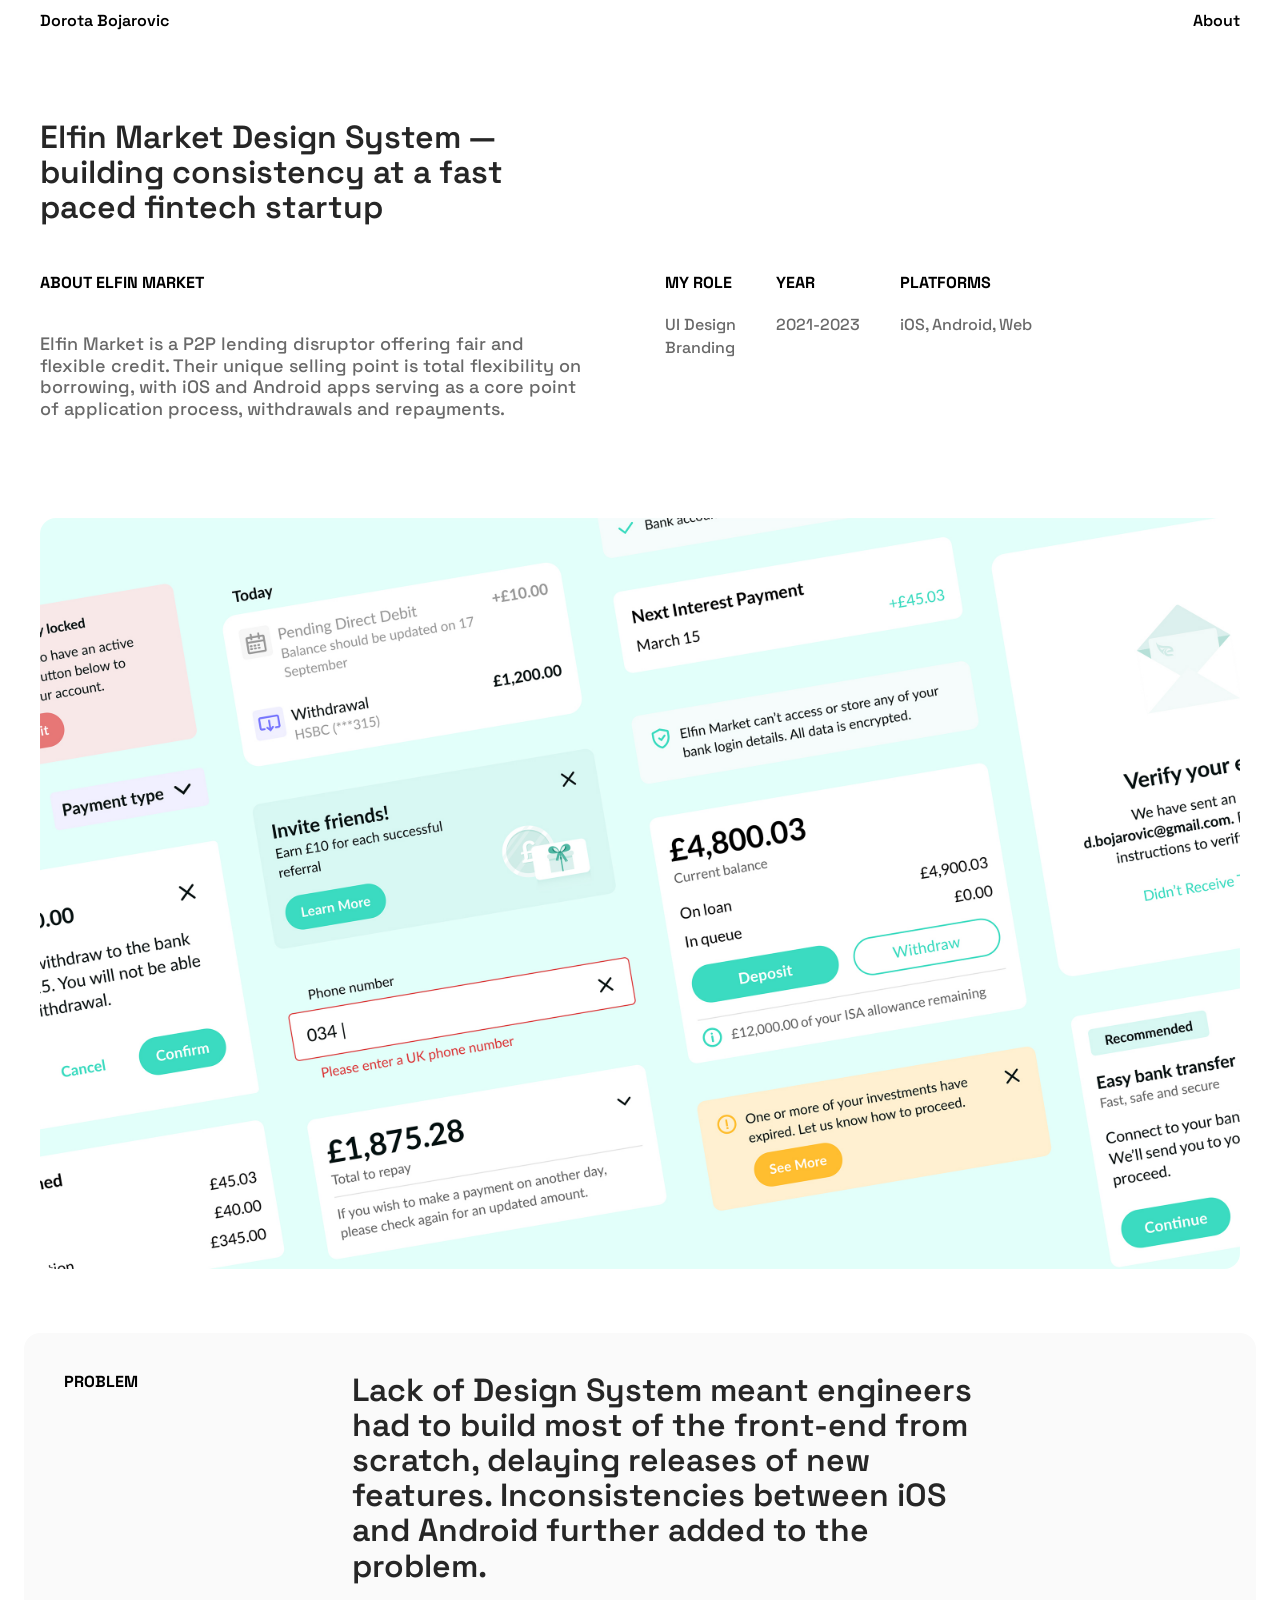
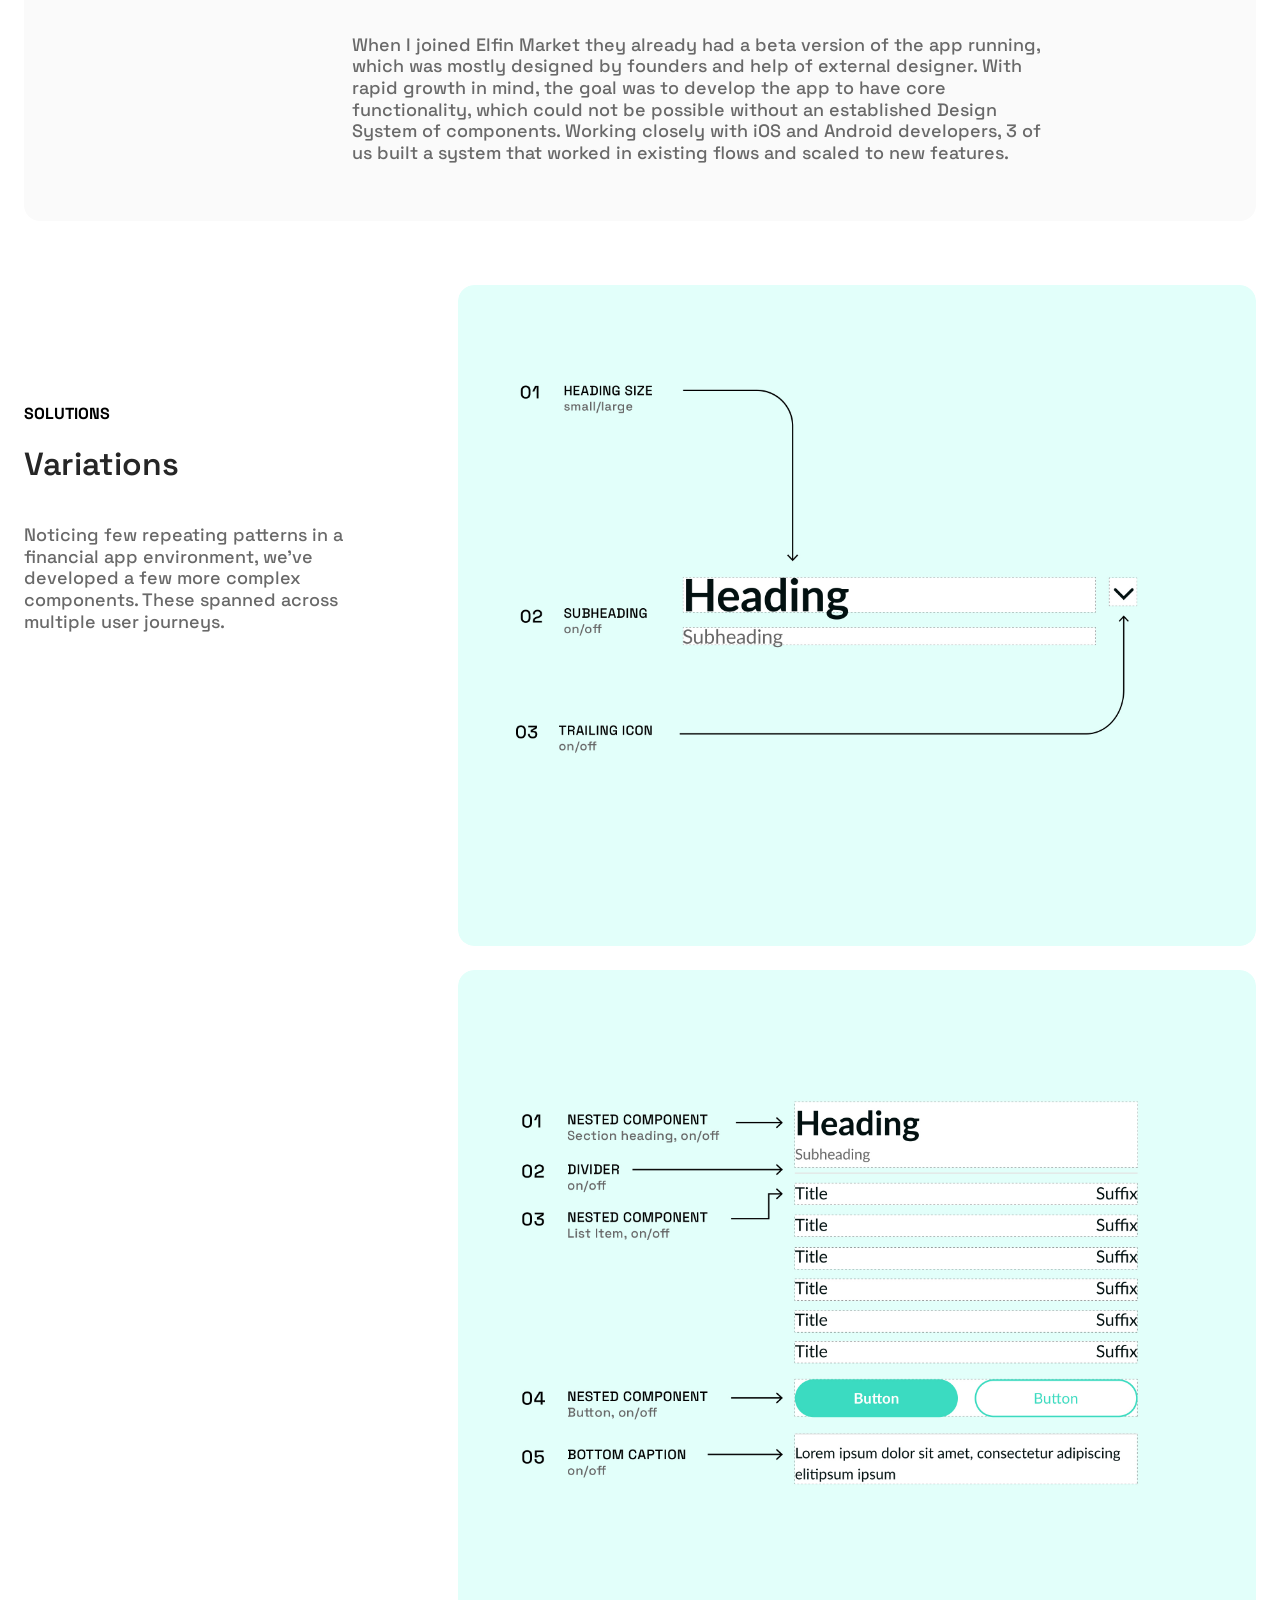
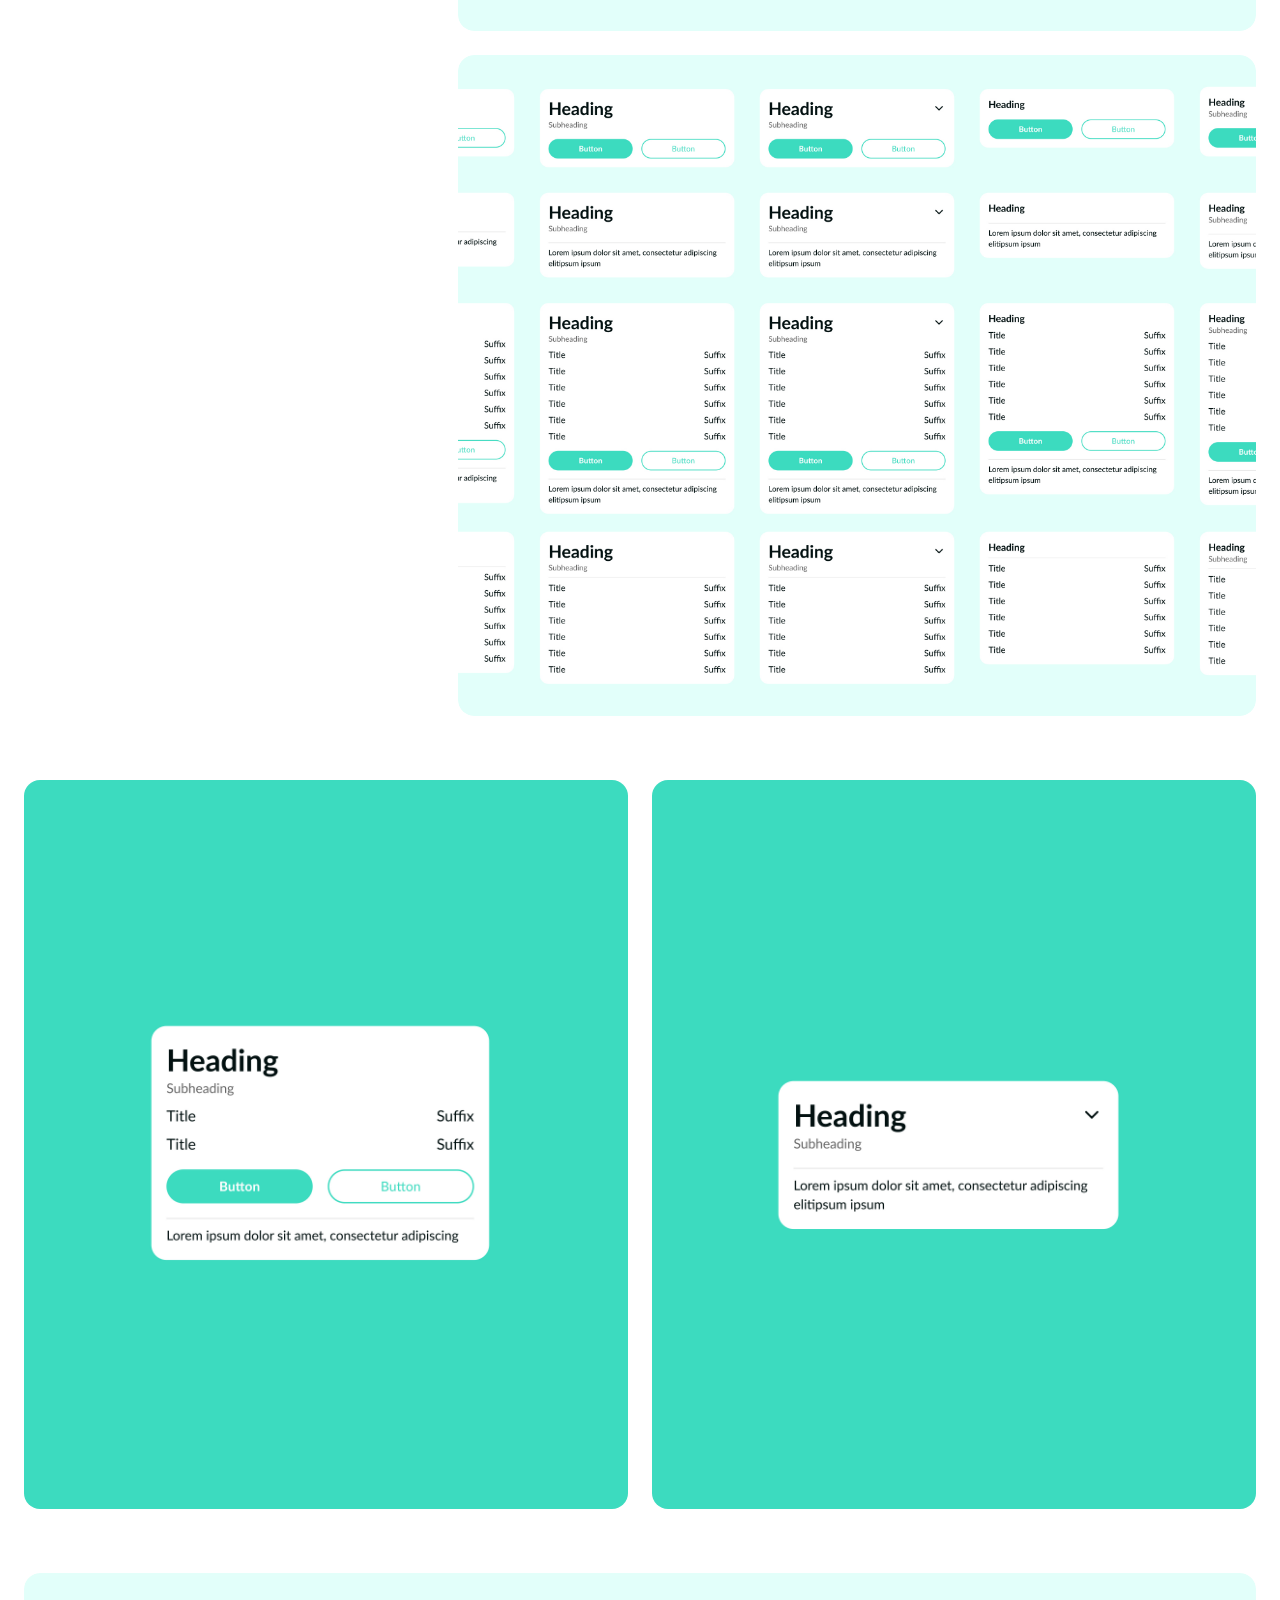
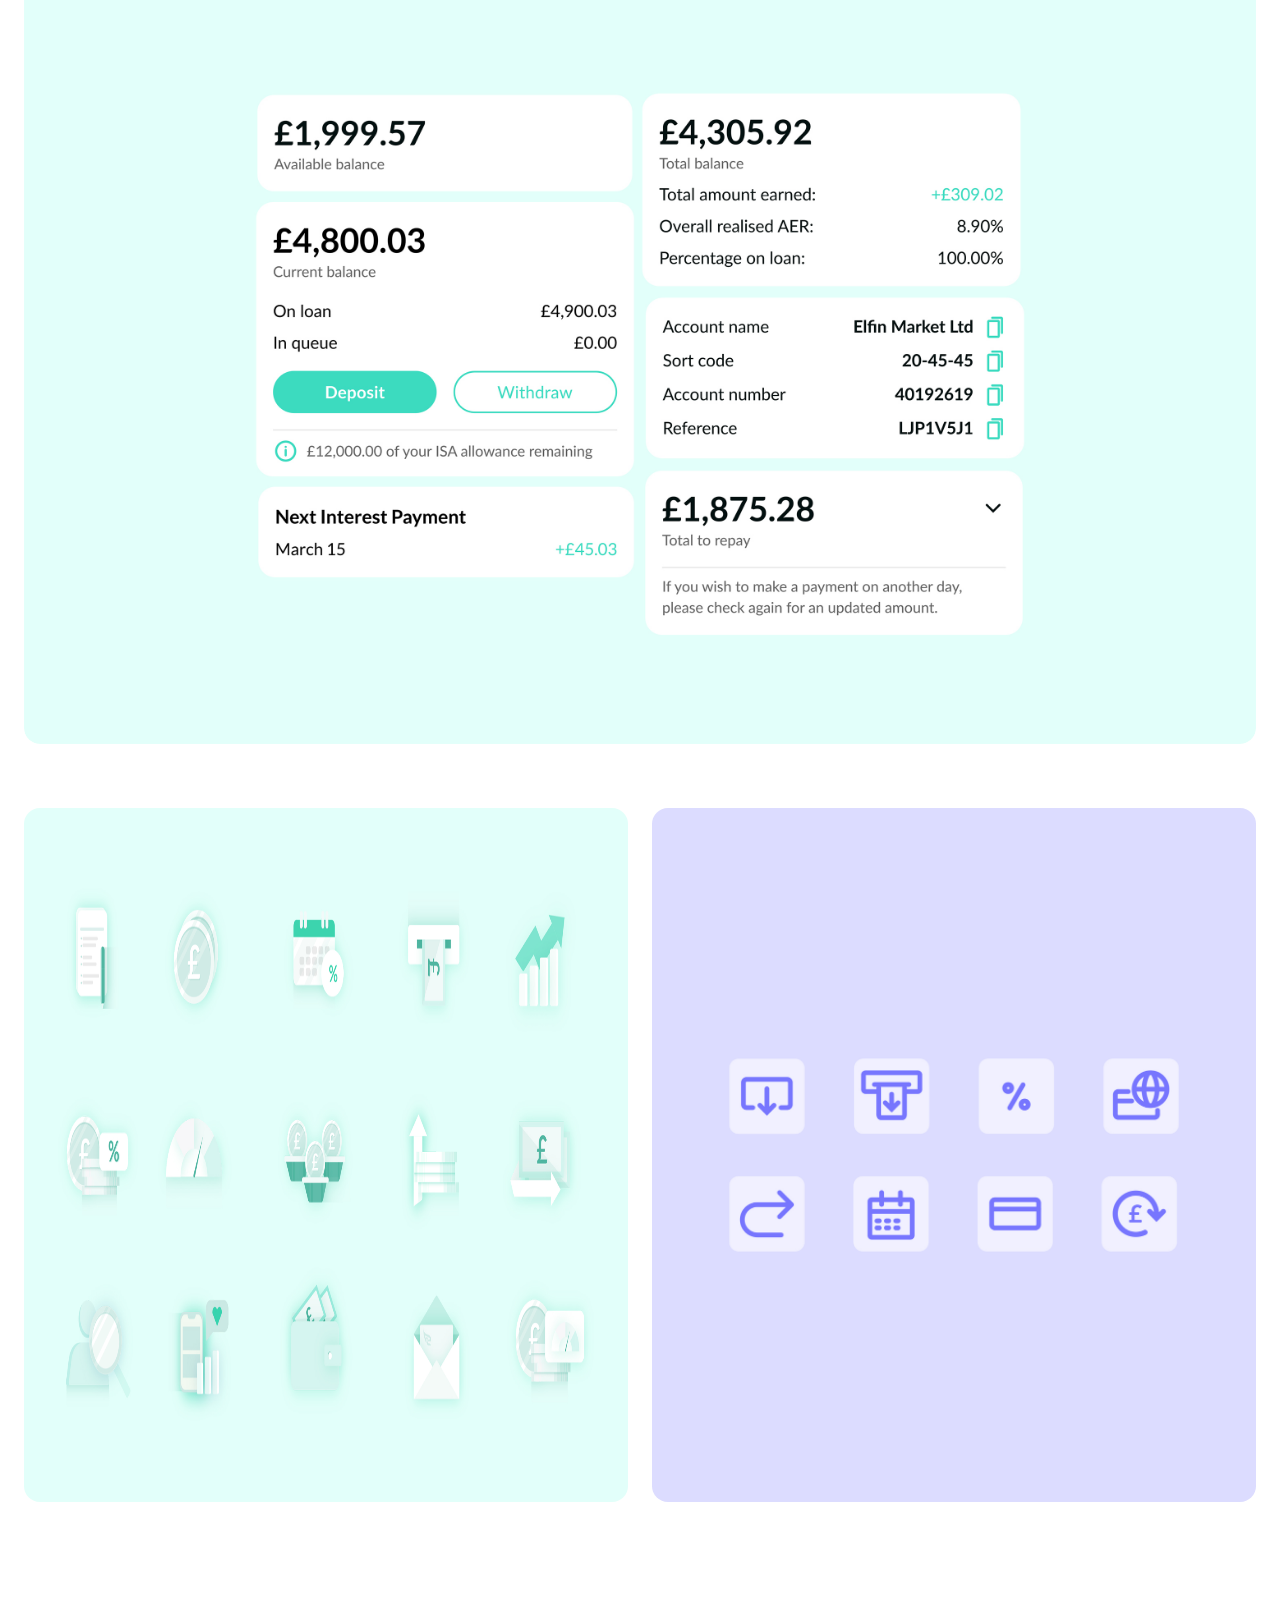
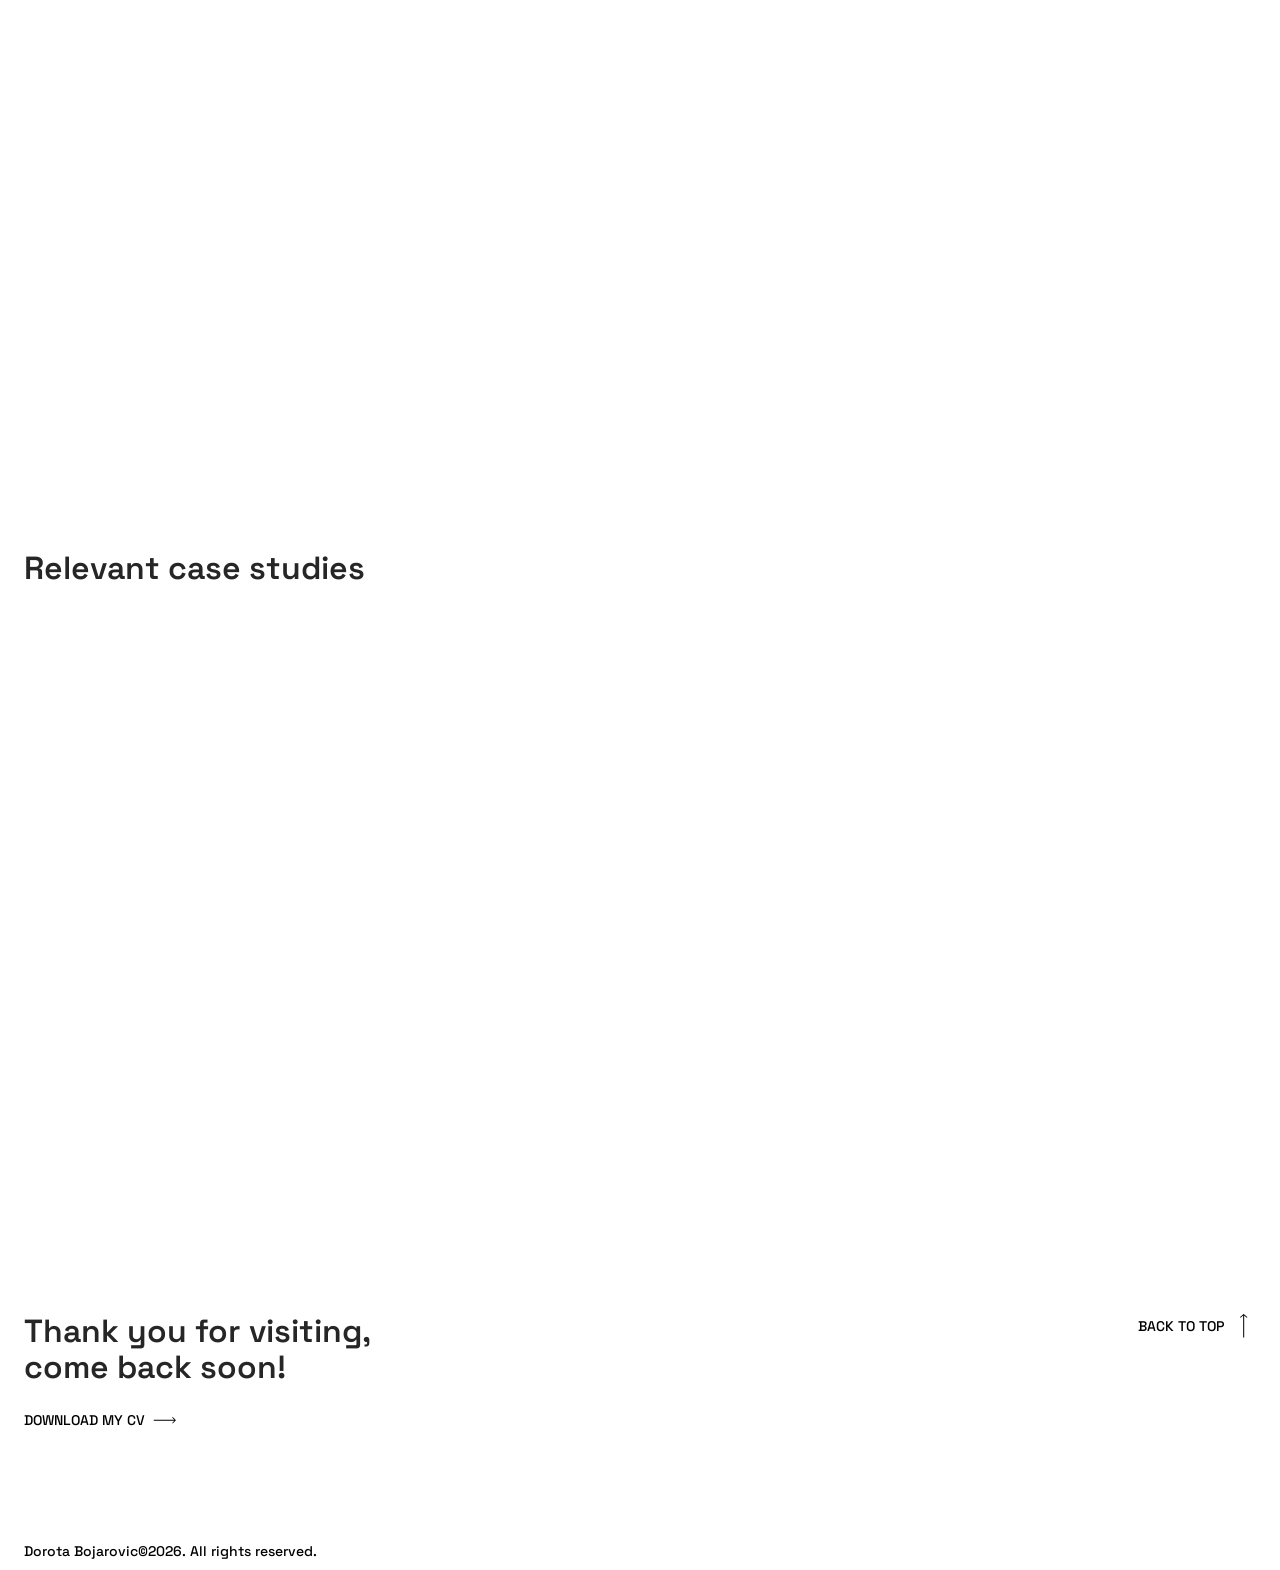
==== design-system.html @ 251085e8 "Add text-b2 utility class and apply to all cs-problem__item-desc elements Co-Authored-By: Claude Son" ====
<!DOCTYPE html>
<html lang="en">
  <head>
    <meta charset="UTF-8" />
    <meta name="viewport" content="width=device-width, initial-scale=1" />
    <meta name="theme-color" content="#ffffff">
    <meta name="apple-mobile-web-app-status-bar-style" content="default">
    <title>Elfin Market Design System — Dorota Bojarovic</title>
    <meta name="description" content="Building and evolving Elfin Market's design system as the product scaled from 4,000 to 24,000 customers.">
    <meta property="og:title" content="Elfin Market Design System — Dorota Bojarovic">
    <meta property="og:description" content="Building and evolving Elfin Market's design system as the product scaled from 4,000 to 24,000 customers.">
    <meta property="og:url" content="https://dorota.co/design-system">
    <meta property="og:type" content="website">
    <link rel="preconnect" href="https://fonts.googleapis.com" />
    <link rel="preconnect" href="https://fonts.gstatic.com" crossorigin />
    <link
      href="https://fonts.googleapis.com/css2?family=Space+Grotesk:wght@500;600&display=swap"
      rel="stylesheet"
    />
    <link rel="icon" type="image/png" href="favicon.png" />
    <link rel="stylesheet" href="style.css" />
    <link rel="stylesheet" href="transactions.css" />
    <link rel="stylesheet" href="case-studies.css" />
    <script defer src="/_vercel/insights/script.js"></script>
  </head>
  <body>
    <div class="frame">

      <header class="header">
        <div class="header__left">
          <a href="index.html" class="text-h3 header__logo">Dorota Bojarovic</a>
        </div>
        <div class="header__right">
          <p class="text-h3">About</p>
        </div>
      </header>

      <main class="cs-page">

        <!-- Introduction -->
        <section class="cs-intro">
          <h1 class="text-h1 cs-intro__title">
            Elfin Market Design System — building consistency at a fast paced fintech startup
          </h1>
          <div class="cs-intro__columns">
            <div class="cs-intro__left">
              <p class="cs-section-label">ABOUT ELFIN MARKET</p>
              <p class="text-b1">
                Elfin Market is a P2P lending disruptor offering fair and flexible credit.
                Their unique selling point is total flexibility on borrowing, with iOS and
                Android apps serving as a core point of application process, withdrawals
                and repayments.
              </p>
            </div>
            <div class="cs-intro__right">
              <div class="cs-meta-block">
                <p class="cs-section-label">MY ROLE</p>
                <ul class="cs-meta-values">
                  <li>UI Design</li>
                  <li>Branding</li>
                </ul>
              </div>
              <div class="cs-meta-block">
                <p class="cs-section-label">YEAR</p>
                <ul class="cs-meta-values">
                  <li>2021-2023</li>
                </ul>
              </div>
              <div class="cs-meta-block">
                <p class="cs-section-label">PLATFORMS</p>
                <ul class="cs-meta-values">
                  <li>iOS, Android, Web</li>
                </ul>
              </div>
            </div>
          </div>
        </section>

        <!-- Hero -->
        <div class="cs-hero">
          <div class="cs-hero__inner">
            <img
              class="cs-hero__img"
              src="images/design-system/DS-1-hero.jpg"
              alt="Elfin Market Design System hero"
            />
          </div>
        </div>

        <!-- Content -->
        <div class="cs-content">

          <!-- Problem -->
          <div class="cs-card cs-card--problem">
            <div class="cs-problem__cols">
              <div class="cs-problem__col-label">
                <p class="cs-section-label">PROBLEM</p>
              </div>
              <div class="cs-problem__col-body">
                <div class="cs-problem">
                  <h2 class="text-h1 cs-problem__heading">
                    Lack of Design System meant engineers had to build most of the
                    front-end from scratch, delaying releases of new features.
                    Inconsistencies between iOS and Android further added to the problem.
                  </h2>
                  <p class="text-b1">
                    When I joined Elfin Market they already had a beta version of the app
                    running, which was mostly designed by founders and help of external
                    designer. With rapid growth in mind, the goal was to develop the app
                    to have core functionality, which could not be possible without an
                    established Design System of components. Working closely with iOS and
                    Android developers, 3 of us built a system that worked in existing
                    flows and scaled to new features.
                  </p>
                </div>
              </div>
            </div>
          </div>

          <!-- Solutions — Variations (sticky sidebar) -->
          <div class="cs-solution cs-solution--sidebar">
            <div class="cs-solution__left">
              <p class="cs-section-label cs-solution__num">SOLUTIONS</p>
              <h3 class="text-h1 cs-solution__title">Variations</h3>
              <p class="text-b1">
                Noticing few repeating patterns in a financial app environment,
                we've developed a few more complex components. These spanned
                across multiple user journeys.
              </p>
            </div>
            <div class="cs-solution__right">
              <div class="cs-media-wrap">
                <img class="cs-img" src="images/design-system/DS-2.jpg" alt="" />
              </div>
              <div class="cs-media-wrap">
                <img class="cs-img" src="images/design-system/DS-3.jpg" alt="" />
              </div>
              <div class="cs-media-wrap">
                <img class="cs-img" src="images/design-system/DS-4.jpg" alt="" />
              </div>
            </div>
          </div>

          <!-- 2-column grid (tall, 564×800) -->
          <div class="cs-grid-2">
            <div class="cs-grid-2__item">
              <img src="images/design-system/DS-5-1.jpg" alt="" />
            </div>
            <div class="cs-grid-2__item">
              <img src="images/design-system/DS-6-1.jpg" alt="" />
            </div>
          </div>

          <!-- Full-width image -->
          <div class="cs-img-wrap">
            <img class="cs-img" src="images/design-system/DS-7.jpg" alt="" />
          </div>

          <!-- 2-column grid (shorter, 564×600) -->
          <div class="cs-grid-2">
            <div class="cs-grid-2__item">
              <img src="images/design-system/DS-8.jpg" alt="" />
            </div>
            <div class="cs-grid-2__item">
              <img src="images/design-system/DS-9.jpg" alt="" />
            </div>
          </div>

          <!-- Impact -->
          <div class="cs-card cs-card--problem">
            <div class="cs-problem__cols">
              <div class="cs-problem__col-label">
                <p class="cs-section-label">IMPACT</p>
              </div>
              <div class="cs-problem__col-body">
                <div class="cs-problem">
                  <h2 class="text-h1 cs-problem__heading">
                    Establishing a solid foundation for Elfin Market's product was
                    crucial for their plans of expansion. A few key wins:
                  </h2>
                  <ul class="cs-problem__list">
                    <li class="cs-problem__item">
                      <div class="cs-problem__item-header">
                        <span class="cs-problem__num">01</span>
                        <span class="cs-problem__item-title">Consistency</span>
                      </div>
                      <p class="text-b2 cs-problem__item-desc">
                        Visually defined colors, typography, spacing, icons and images
                        established Elfin Market's brand and increased trust.
                      </p>
                    </li>
                    <li class="cs-problem__item">
                      <div class="cs-problem__item-header">
                        <span class="cs-problem__num">02</span>
                        <span class="cs-problem__item-title">Efficiency</span>
                      </div>
                      <p class="text-b2 cs-problem__item-desc">
                        Using mostly prebuilt components meant we could ship features
                        much faster.
                      </p>
                    </li>
                    <li class="cs-problem__item">
                      <div class="cs-problem__item-header">
                        <span class="cs-problem__num">03</span>
                        <span class="cs-problem__item-title">Code and design alignment</span>
                      </div>
                      <p class="text-b2 cs-problem__item-desc">
                        Having one source of truth on Figma meant less miscommunication.
                      </p>
                    </li>
                  </ul>
                </div>
              </div>
            </div>
          </div>

          <!-- Relevant case studies -->
          <div class="cs-related">
            <h2 class="text-h1 cs-related__heading">Relevant case studies</h2>
            <div class="cs-related__grid">
              <article class="cs-related__card">
                <a class="cs-related__img-wrap" href="transactions.html">
                  <img
                    src="images/borrower-transactions.png"
                    alt=""
                    class="cs-related__img"
                  />
                  <img
                    src="images/borrower-transactions-hover.jpg"
                    alt=""
                    class="cs-related__hover-img"
                  />
                </a>
                <div class="cs-related__text">
                  <h3 class="cs-related__title">
                    <a href="transactions.html">Borrower transactions: redesign and refine</a>
                  </h3>
                  <p class="text-b1 cs-related__desc">
                    Improved UI and UX for better accessibility and added filtering
                    for seeing borrowing and repayment breakdowns
                  </p>
                </div>
              </article>
              <article class="cs-related__card">
                <a class="cs-related__img-wrap" href="early-repayments.html">
                  <img
                    src="images/early-repayments.png"
                    alt=""
                    class="cs-related__img"
                  />
                  <img
                    src="images/early-repayments-hover.jpg"
                    alt=""
                    class="cs-related__hover-img"
                  />
                </a>
                <div class="cs-related__text">
                  <h3 class="cs-related__title">
                    <a href="early-repayments.html">Early repayments: improved way of repaying the loans</a>
                  </h3>
                  <p class="text-b1 cs-related__desc">
                    Implemented instant bank payments to repayment flow and improved
                    UI, leading to less customer frustration and customer support tickets
                  </p>
                </div>
              </article>
            </div>
          </div>

        </div><!-- /cs-content -->

        <footer class="footer">
          <div class="footer__row">
            <div class="footer__left">
              <div class="heading-block">
                <p class="text-h1">Thank you for visiting, come back soon!</p>
              </div>
              <a class="button-link" href="assets/dorota-bojarovic-cv.pdf">
                <span class="text-button">Download my CV</span>
                <span class="icon icon--chevron-right" aria-hidden="true">
                  <img src="images/chevron-right.svg" alt="" width="24" height="24" />
                </span>
              </a>
            </div>
            <a class="button-link footer__back" href="#">
              <span class="text-button">Back to top</span>
              <span class="icon icon--chevron-top" aria-hidden="true">
                <img src="images/chevron-top.svg" alt="" width="24" height="24" />
              </span>
            </a>
          </div>
          <div class="footer__legal-row">
            <p class="text-h5">Dorota Bojarovic©2026. All rights reserved.</p>
          </div>
        </footer>

      </main>
    </div>

    <div class="close-cursor" id="closeCursor" aria-hidden="true">
      <span class="close-cursor__label">CLOSE</span>
      <svg class="close-cursor__icon" width="7" height="7" viewBox="0 0 7 7" fill="none" xmlns="http://www.w3.org/2000/svg">
        <line x1="0.5" y1="0.5" x2="6.5" y2="6.5" stroke="white" stroke-width="1.2" stroke-linecap="round"/>
        <line x1="6.5" y1="0.5" x2="0.5" y2="6.5" stroke="white" stroke-width="1.2" stroke-linecap="round"/>
      </svg>
    </div>
    <script src="script.js"></script>
    <script>
      (function () {
        var header = document.querySelector(".header");
        if (!header) return;
        function syncHeaderBackground() {
          header.classList.toggle("header--scrolled", window.scrollY > 0);
        }
        syncHeaderBackground();
        window.addEventListener("scroll", syncHeaderBackground, { passive: true });
      })();
    </script>
  </body>
</html>
---- style.css ----
/* Design tokens from Figma (Portfolio Website — 1440w) */

:root {
  --color-yellow-white: #ffffff;
  --color-yellow-primary: #fffb91;
  --color-yellow-primary-80: #fffedb;
  --color-yellow-grey-80: #262626;
  --color-yellow-grey-50: #696969;
  --color-black-solid: #000000;
  --item-spacing-20: 20px;
  --item-spacing-md: 16px;
  --item-spacing-xl: 32px;
  --item-spacing-2xl: 40px;
  --font-size-32: 32px;
  --font-size-24: 24px;
  --font-size-18: 18px;
  --font-size-16: 16px;
  --font-size-14: 14px;
  --line-height-22-4: 22.4px;
  --font-family-font-1: "Space Grotesk", sans-serif;
  --font-weight-600: 600;
}

*,
*::before,
*::after {
  box-sizing: border-box;
}

html {
  overflow-x: auto;
}

body {
  margin: 0;
  background: var(--color-yellow-white);
  font-family: var(--font-family-font-1);
  color: var(--color-black-solid);
  -webkit-font-smoothing: antialiased;
}

/* H1 — 32 / semibold 600 / 1.1 / grey-80 */
.text-h1 {
  margin: 0;
  font-family: var(--font-family-font-1);
  font-weight: var(--font-weight-600);
  font-size: var(--font-size-32);
  line-height: 1.1;
  color: var(--color-yellow-grey-80);
}

.text-h1--prewrap {
  font-family: var(--font-family-font-1);
  font-weight: var(--font-weight-600);
  font-size: var(--font-size-32);
  line-height: 1.1;
  color: var(--color-yellow-grey-80);
}

.text-h1--prewrap p {
  margin: 0;
}

/* H2 — 24 / semibold 600 / 1.1 (H1 stand-in ≤1023px) */
.text-h2 {
  margin: 0;
  font-family: var(--font-family-font-1);
  font-weight: var(--font-weight-600);
  font-size: var(--font-size-24);
  line-height: 1.1;
  color: var(--color-yellow-grey-80);
}

/* H3 — 16 / semibold 600 / 1.1 */
.text-h3 {
  margin: 0;
  font-family: var(--font-family-font-1);
  font-weight: var(--font-weight-600);
  font-size: var(--font-size-16);
  line-height: 1.1;
  color: var(--color-black-solid);
}

.text-h3--black {
  color: var(--color-black-solid);
}

/* H4 — 14 / semibold 600 / 1.1 (project card date line) */
.text-h4 {
  margin: 0;
  font-family: var(--font-family-font-1);
  font-weight: var(--font-weight-600);
  font-size: var(--font-size-14);
  line-height: 1.1;
  color: var(--color-black-solid);
  white-space: nowrap;
}

/* B1 — Figma: size 18, line height 120%, Medium, grey-50 */
.text-b1 {
  font-family: var(--font-family-font-1);
  font-weight: 500;
  font-size: var(--font-size-18);
  line-height: 120%;
  color: var(--color-yellow-grey-50);
}

.text-b1 p {
  margin: 0;
  font-size: inherit;
  line-height: inherit;
}

.text-b2 {
  font-size: 16px;
  line-height: 150%;
}

/* Button / filter label — 14 / Medium / 1.1 / uppercase */
.text-button {
  font-family: var(--font-family-font-1);
  font-weight: 500;
  font-size: var(--font-size-14);
  line-height: 1.1;
  color: var(--color-black-solid);
  text-transform: uppercase;
  white-space: nowrap;
}

.text-filter {
  margin: 0;
  font-family: var(--font-family-font-1);
  font-weight: 500;
  font-size: var(--font-size-14);
  line-height: 1.1;
  color: var(--color-black-solid);
  text-transform: uppercase;
  white-space: nowrap;
}

/* H5 / footer legal — 14 / Medium / line-height 22.4 */
.text-h5 {
  margin: 0;
  font-family: var(--font-family-font-1);
  font-weight: 500;
  font-size: var(--font-size-14);
  line-height: var(--line-height-22-4);
  color: var(--color-black-solid);
  white-space: nowrap;
}

.button-link {
  display: inline-flex;
  align-items: center;
  gap: 8px;
  text-decoration: none;
  color: inherit;
}

.icon {
  display: flex;
  flex-direction: column;
  align-items: center;
  justify-content: center;
  width: 24px;
  height: 24px;
  flex-shrink: 0;
  overflow: hidden;
}

.icon--chevron-right {
  flex-direction: column;
}

.icon--chevron-right img {
  display: block;
  width: 23.5px;
  height: 7.364px;
  max-width: none;
}

.icon--chevron-top img {
  display: block;
  width: 24px;
  height: 24px;
}

/* Page shell — fluid width; breakpoint layouts below (Figma: 1920 / 1440 / 1024 / 768 / 422) */
.frame {
  position: relative;
  width: 100%;
  min-width: 0;
  max-width: 1920px;
  margin: 0 auto;
  min-height: 100vh;
  background: var(--color-yellow-white);
  display: flex;
  flex-direction: column;
  align-items: stretch;
}

/* Header — fixed; transparent at top, white when scrolled */
.header {
  position: fixed;
  top: 0;
  left: 0;
  right: 0;
  z-index: 2;
  display: flex;
  width: 100%;
  max-width: 1920px;
  margin-left: auto;
  margin-right: auto;
  align-items: center;
  justify-content: space-between;
  padding: 10.41px 40px 10.39px;
  overflow: hidden;
  background-color: transparent;
  transition: background-color 0.2s ease;
}

.header--scrolled {
  background-color: var(--color-yellow-white);
}

.header__logo {
  font-size: var(--font-size-16);
  line-height: 1.1;
  text-decoration: none;
  color: inherit;
}

/* Body — node 17:1099 */
.body {
  display: flex;
  flex-direction: column;
  align-items: center;
  min-height: 1200px;
  width: 100%;
  overflow: hidden;
  background: var(--color-yellow-white);
  flex: 1 1 auto;
}

.section {
  width: 100%;
}

/* Section 1 — node 17:1100 */
.section--hero {
  display: flex;
  height: 600px;
  align-items: center;
  justify-content: center;
  background: var(--color-yellow-primary);
  overflow: hidden;
}

.section-hero__container {
  flex: 1 1 0;
  min-width: 0;
  max-width: 1280px;
  display: flex;
  flex-direction: column;
  align-items: flex-start;
  gap: var(--item-spacing-2xl);
  padding: 0 40px;
  overflow: hidden;
}

.section-hero__copy-wrap {
  display: flex;
  flex-direction: column;
  align-items: flex-start;
  max-width: 700px;
  width: 100%;
}

.heading-block {
  display: flex;
  flex-direction: column;
  align-items: flex-start;
  width: 100%;
}

/* Section 2 — node 17:1106 */
.section--case-studies {
  display: flex;
  flex-direction: column;
  align-items: center;
  justify-content: center;
  gap: var(--item-spacing-2xl);
  max-width: 1280px;
  width: 100%;
  padding: 80px 40px;
  overflow: hidden;
}

.section-title {
  display: flex;
  flex-direction: column;
  align-items: flex-start;
  gap: var(--item-spacing-20);
  width: 100%;
  overflow: hidden;
}

.section-title__subtitle-wrap {
  display: flex;
  flex-direction: column;
  align-items: flex-start;
  max-width: 700px;
  width: 100%;
}

.project-list {
  display: flex;
  flex-direction: column;
  align-items: flex-start;
  gap: var(--item-spacing-2xl);
  width: 100%;
}

.filter-tab-group {
  display: flex;
  align-items: center;
  gap: var(--item-spacing-md);
}

.filter-tab {
  display: flex;
  height: 31px;
  align-items: center;
  justify-content: center;
  padding: 8px 16px;
  border-radius: 4px;
  flex-shrink: 0;
}

.filter-tab--active {
  background: var(--color-yellow-primary);
}

.filter-tab--inactive {
  background: var(--color-yellow-primary-80);
}

/* Project card — node 15:783 pattern */
.project-card {
  display: flex;
  align-items: flex-start;
  gap: var(--item-spacing-2xl);
  width: 100%;
}

.project-card__image {
  flex: 1 1 0;
  min-width: 0;
  height: 360px;
  border-radius: 16px;
  overflow: hidden;
  display: flex;
  align-items: flex-start;
}

.project-card__image-inner {
  position: relative;
  flex: 1 1 0;
  min-width: 0;
  height: 100%;
}

.project-card__image-inner img {
  position: absolute;
  inset: 0;
  width: 100%;
  height: 100%;
  object-fit: cover;
  pointer-events: none;
}

.project-card__content {
  flex: 1 1 0;
  min-width: 0;
  display: flex;
  flex-direction: column;
  align-items: flex-start;
  justify-content: center;
  gap: var(--item-spacing-md);
  padding-left: 24px;
  overflow: hidden;
  align-self: stretch;
}

.project-card__vertical {
  display: flex;
  flex-direction: column;
  align-items: flex-start;
  justify-content: center;
  gap: var(--item-spacing-xl);
  width: 100%;
}

.project-card__title {
  width: 100%;
}

.project-card__body {
  display: flex;
  flex-direction: column;
  align-items: flex-start;
  max-width: 500px;
  width: 100%;
}

/* Footer — node 15:1075 (instance on 1440w) */
.footer {
  display: flex;
  flex-direction: column;
  align-items: center;
  justify-content: center;
  gap: var(--item-spacing-2xl);
  width: 100%;
  overflow: hidden;
  background: var(--color-yellow-white);
}

.footer__row {
  display: flex;
  align-items: flex-start;
  justify-content: space-between;
  width: 100%;
  padding: 67px 24px;
}

.footer__left {
  display: flex;
  flex-direction: column;
  align-items: flex-start;
  gap: 24px;
  width: 400px;
}

.footer__back {
  flex-shrink: 0;
}

.footer__legal-row {
  display: flex;
  align-items: center;
  width: 100%;
  padding: 0 24px 8px;
  overflow: hidden;
}

/* Same tier as tablet/mobile layout (max-width 1023px): H1 copy uses H2 scale */
@media (max-width: 1023px) {
  .text-h1,
  .text-h1--prewrap {
    font-size: var(--font-size-24);
  }
}

/* ---------------------------------------------------------------------------
   Responsive (Figma frames — metadata already reviewed, no live MCP):
   1920w 16:650 | 1440w 17:1098 | 1024w 17:1320 | 768w 17:1431 | 422w 17:1713
   Base = 1440w. Then: min-width 1920 → 1920 header inset.
   max 1439 & min 1024 → 1024 (40px gutters, row cards).
   max 1023 & min 768 → 768 (24px gutters, stacked cards, list gap 44).
   max 767 → 422 (24px gutters, copy max 374, tabs wrap min-height 70, gap 44).
   --------------------------------------------------------------------------- */

/* 1920w: column 1280px centred; x=320 outer inset → header aligns at 320+40=360 */
@media (min-width: 1920px) {
  .header {
    padding: 10.41px 360px 10.39px;
  }
}

/* 1440w: default rules above (centred 1280, header 40px, row cards). */

/* 1024w: section/hero full width; inner padding 40px; cards stay row 360px tall */
@media (max-width: 1439px) and (min-width: 1024px) {
  .section-hero__container {
    max-width: none;
    width: 100%;
    padding: 0 40px;
  }

  .section--case-studies {
    max-width: none;
    width: 100%;
    padding: 80px 40px;
  }

  .project-card__image {
    height: 360px;
  }
}

/* 768w: 24px gutters; stacked cards; filter→first card gap 44px in Figma (y 31→75) */
@media (max-width: 1023px) and (min-width: 768px) {
  .header {
    padding: 10.41px 24px 10.39px;
  }

  .section-hero__container {
    max-width: none;
    width: 100%;
    padding: 0 24px;
  }

  .section--case-studies {
    max-width: none;
    width: 100%;
    padding: 80px 24px;
  }

  .section-hero__copy-wrap {
    max-width: none;
    width: 100%;
  }

  .section-title__subtitle-wrap {
    max-width: none;
    width: 100%;
  }

  .project-list {
    gap: 44px;
  }

  .project-card {
    flex-direction: column;
    align-items: stretch;
    gap: 24px;
  }

  .project-card__image {
    flex: none;
    width: 100%;
    height: 360px;
  }

  .project-card__content {
    flex: none;
    width: 100%;
    padding-left: 0;
    align-self: auto;
  }

  .project-card__body {
    max-width: 100%;
  }

  .footer__row {
    flex-direction: column;
    align-items: flex-start;
    gap: 40px;
  }

  .footer__left {
    width: 100%;
    max-width: 400px;
  }

  .body {
    min-height: 0;
  }
}

/* 422w: narrow column; filter group 70px tall (two rows) */
@media (max-width: 767px) {
  .header {
    padding: 10.41px 24px 10.39px;
  }

  .section-hero__container {
    max-width: none;
    width: 100%;
    padding: 0 24px;
  }

  .section--case-studies {
    max-width: none;
    width: 100%;
    padding: 80px 24px;
  }

  .section-hero__copy-wrap {
    max-width: none;
    width: 100%;
  }

  .section-title__subtitle-wrap {
    max-width: none;
    width: 100%;
  }

  .filter-tab-group {
    flex-wrap: wrap;
    width: 100%;
    min-height: 70px;
    align-content: flex-start;
    row-gap: 16px;
  }

  .project-list {
    gap: 44px;
  }

  .project-card {
    flex-direction: column;
    align-items: stretch;
    gap: 24px;
  }

  .project-card__image {
    flex: none;
    width: 100%;
    height: 360px;
  }

  .project-card__content {
    flex: none;
    width: 100%;
    padding-left: 0;
    align-self: auto;
  }

  .project-card__body {
    max-width: 100%;
  }

  .footer__row {
    flex-direction: column;
    align-items: flex-start;
    gap: 40px;
  }

  .footer__left {
    width: 100%;
    max-width: none;
  }

  .footer__back {
    align-self: flex-start;
  }

  .text-h5 {
    white-space: normal;
  }

  .body {
    min-height: 0;
  }
}

/* Filter tab interaction */
.filter-tab {
  cursor: pointer;
}

.project-card[hidden] {
  display: none;
}

@keyframes card-fade-in {
  from { opacity: 0; }
  to   { opacity: 1; }
}

.project-card--visible {
  animation: card-fade-in 300ms ease both;
}

/* Project card hover image swap */
.project-card__hover-img {
  position: absolute;
  inset: 0;
  width: 100%;
  height: 100%;
  object-fit: cover;
  opacity: 0;
}

.project-card__image:hover .project-card__hover-img {
  opacity: 1;
  animation: hover-zoom 800ms cubic-bezier(0.25, 0.46, 0.45, 0.94) forwards;
}

@keyframes hover-zoom {
  from { transform: scale(1); }
  to   { transform: scale(1.05); }
}

/* Scroll entrance animation */
.card-animate {
  opacity: 0;
  transform: translateY(20px);
}

.card-animate--visible {
  opacity: 1;
  transform: translateY(0);
  transition: opacity 600ms ease-out, transform 600ms ease-out;
  transition-delay: 100ms;
}

.card-animate--body.card-animate--visible {
  transition-delay: 250ms;
}

/* ─── About trigger ─────────────────────────────────────────────────────── */

.header__right .text-h3 {
  cursor: pointer;
}

/* ─── About Overlay ─────────────────────────────────────────────────────── */

.about-overlay {
  position: fixed;
  top: 0;
  left: 0;
  right: 0;
  bottom: 0;
  width: 100%;
  height: 100vh;
  min-height: 100vh;
  z-index: 100;
  display: none;
  flex-direction: column;
  align-items: center;
  justify-content: center;
  background-color: #fffb91;
  cursor: none;
  overflow: hidden;
}

.about-overlay--open {
  display: flex;
}

.about-overlay__header {
  position: absolute;
  top: 0;
  left: 0;
  right: 0;
  z-index: 1;
  display: flex;
  align-items: center;
  justify-content: space-between;
  padding: 10.41px 40px 10.39px;
}

.about-overlay__inner {
  width: 100%;
  max-width: 1280px;
  padding: 0 40px;
  display: flex;
  justify-content: space-between;
  align-items: flex-start;
}

.about-overlay__left {
  flex: 1;
  min-width: 0;
  max-width: 600px;
  display: flex;
  flex-direction: column;
  gap: 24px;
}

.about-overlay__heading {
  margin: 0;
  font-family: var(--font-family-font-1);
  font-weight: 700;
  font-size: 24px;
  line-height: 1.1;
  color: #262626;
}

.about-overlay__body {
  font-family: var(--font-family-font-1);
  font-weight: 500;
  font-size: 18px;
  line-height: 1.4;
  color: #262626;
}

.about-overlay__body p {
  margin: 0;
}

.about-overlay__body p + p {
  margin-top: 25px;
}

.about-overlay__cv {
  cursor: pointer;
}

.about-overlay__right {
  flex-shrink: 0;
  display: flex;
  flex-direction: column;
  gap: 20px;
  font-family: var(--font-family-font-1);
  font-weight: 600;
  font-size: 16px;
  line-height: 1.1;
  color: #262626;
  white-space: nowrap;
}

.about-overlay__entry {
  display: flex;
  flex-direction: column;
  gap: 8px;
}

@media (max-width: 767px) {
  .about-overlay {
    justify-content: flex-start;
    overflow-y: auto;
    padding-top: 72px;
    padding-bottom: 40px;
  }

  .about-overlay__header {
    padding: 10.41px 24px 10.39px;
  }

  .about-overlay__inner {
    flex-direction: column;
    gap: 32px;
    padding: 0 24px;
  }

  .about-overlay__left {
    max-width: 100%;
  }

  .about-overlay__heading {
    font-size: 20px;
  }

  .about-overlay__body {
    font-size: 16px;
  }

  .about-overlay__right {
    white-space: normal;
    font-size: 14px;
  }
}

/* Custom cursor trailer */
.cursor-trailer {
  position: fixed;
  top: 0;
  left: 0;
  width: 10px;
  height: 10px;
  background: var(--color-black-solid);
  border-radius: 50%;
  pointer-events: none;
  z-index: 9999;
  will-change: transform;
}

/* Close cursor — shown only when About overlay is open */
.close-cursor {
  position: fixed;
  top: 0;
  left: 0;
  width: 72px;
  height: 23px;
  background: var(--color-black-solid);
  border-radius: 50px;
  display: none;
  align-items: center;
  padding: 0 8px;
  gap: 6px;
  pointer-events: none;
  z-index: 200;
  will-change: transform;
}

.close-cursor--visible {
  display: flex;
}

.close-cursor__label {
  font-family: var(--font-family-font-1);
  font-weight: 600;
  font-size: 11px;
  line-height: 1;
  color: #fff;
  text-transform: uppercase;
  letter-spacing: 0.04em;
  white-space: nowrap;
}

.close-cursor__icon {
  flex-shrink: 0;
}
---- transactions.css ----
/* transactions.css — Case Study: Borrower Transactions
   Relies on custom properties and typography classes from style.css.
   Base layout: 1440w Figma frame. */

/* ─── Page shell ─────────────────────────────────────────────────────────── */

.cs-page {
  display: flex;
  flex-direction: column;
  align-items: center;
  width: 100%;
  background: var(--color-yellow-white);
}

/* ─── Shared label (CONTEXT / PROBLEM / SOLUTION / IMPACT / MY ROLE …) ─── */

.cs-section-label {
  margin: 0;
  font-family: var(--font-family-font-1);
  font-weight: 700;
  font-size: var(--font-size-16);
  line-height: 1.1;
  color: var(--color-black-solid);
  text-transform: uppercase;
  white-space: nowrap;
}

/* ─── Introduction ───────────────────────────────────────────────────────── */

.cs-intro {
  width: 100%;
  max-width: 1200px;
  display: flex;
  flex-direction: column;
  gap: 48px;
  padding: 120px 40px 0;
}

.cs-intro__title {
  margin: 0;
}

.cs-intro__columns {
  display: flex;
  align-items: flex-start;
  gap: 80px;
}

.cs-intro__left {
  flex: 0 0 545px;
  display: flex;
  flex-direction: column;
  gap: 24px;
}

.cs-intro__right {
  display: flex;
  align-items: flex-start;
  gap: 40px;
}

.cs-meta-block {
  display: flex;
  flex-direction: column;
  gap: 24px;
}

.cs-meta-values {
  list-style: none;
  margin: 0;
  padding: 0;
  display: flex;
  flex-direction: column;
  gap: 4px;
}

.cs-meta-values li {
  font-family: var(--font-family-font-1);
  font-weight: 500;
  font-size: var(--font-size-16);
  line-height: 1.2;
  color: var(--color-yellow-grey-50);
}

/* ─── Hero ───────────────────────────────────────────────────────────────── */

.cs-hero {
  width: 100%;
  padding: 80px 40px 0;
}

.cs-hero__inner {
  width: 100%;
  border-radius: 16px;
  overflow: hidden;
  background: var(--color-yellow-primary);
  display: flex;
  align-items: center;
  justify-content: center;
}

.cs-hero__img {
  display: block;
  width: 100%;
  height: auto;
}

/* ─── Content wrapper ────────────────────────────────────────────────────── */

.cs-content {
  width: 100%;
  max-width: 1200px;
  display: flex;
  flex-direction: column;
  gap: 64px;
  padding: 64px 24px 0;
}

/* ─── Section cards ──────────────────────────────────────────────────────── */

.cs-card {
  background: #fafafa;
  border-radius: 16px;
  padding: 56px 40px;
}

.cs-card__inner {
  display: flex;
  flex-direction: column;
  gap: 32px;
}

/* Problem two-column layout */
.cs-card--problem {
  padding: 40px;
}

.cs-problem__cols {
  display: flex;
  align-items: flex-start;
  gap: 0;
}

.cs-problem__col-label {
  flex: 0 0 25%;
}

.cs-problem__col-body {
  flex: 0 0 75%;
  max-width: 700px;
}

/* ─── Problem list ───────────────────────────────────────────────────────── */

.cs-problem {
  display: flex;
  flex-direction: column;
  gap: 32px;
}

.cs-problem__heading {
  margin: 0;
  max-width: 652px;
}

.cs-problem__list {
  list-style: none;
  margin: 0;
  padding: 0;
  display: flex;
  flex-direction: column;
  gap: 32px;
}

.cs-problem__item {
  display: flex;
  flex-direction: column;
  gap: 8px;
}

.cs-problem__item-header {
  display: flex;
  align-items: baseline;
  gap: 16px;
}

.cs-problem__num {
  font-family: var(--font-family-font-1);
  font-weight: 700;
  font-size: var(--font-size-24);
  line-height: 1.1;
  color: var(--color-yellow-grey-80);
  flex-shrink: 0;
}

.cs-problem__item-title {
  font-family: var(--font-family-font-1);
  font-weight: 700;
  font-size: var(--font-size-24);
  line-height: 1.1;
  color: var(--color-yellow-grey-80);
}

.cs-problem__item-desc {
  margin: 0;
  font-family: var(--font-family-font-1);
  font-weight: 500;
  color: var(--color-yellow-grey-50);
  max-width: 678px;
}

/* ─── Image / video containers ───────────────────────────────────────────── */

.cs-img-wrap {
  width: 100%;
  border-radius: 16px;
  overflow: hidden;
}

.cs-img-wrap--centered {
  max-width: 1000px;
  align-self: center;
}

.cs-img,
.cs-media-wrap video {
  display: block;
  width: 100%;
  height: auto;
  border-radius: 16px;
}

.cs-media-wrap {
  border-radius: 16px;
  overflow: hidden;
}

/* ─── Solution intro (no-bg card) ────────────────────────────────────────── */

.cs-solution-intro {
  display: flex;
  flex-direction: column;
  gap: 16px;
  border-radius: 16px;
  padding: 39px 40px 40px;
  max-width: 900px;
  margin: 0 auto;
}

.cs-solution-intro .text-h1 {
  margin: 0;
}

/* ─── Solution 01 — sticky sidebar layout ────────────────────────────────── */

.cs-solution--sidebar {
  display: flex;
  gap: 54px;
  align-items: flex-start;
}

.cs-solution__left {
  flex: 0 0 488px;
  position: sticky;
  top: 80px;
  display: flex;
  flex-direction: column;
  gap: 24px;
  padding-top: 120px;
}

.cs-solution__num {
  white-space: nowrap;
}

.cs-solution__title {
  margin: 0;
}

.cs-solution__right {
  flex: 0 0 610px;
  display: flex;
  flex-direction: column;
  gap: 24px;
}

/* ─── Solution 02 / 03 — stacked layout ─────────────────────────────────── */

.cs-solution--stacked {
  display: flex;
  flex-direction: column;
  gap: 12px;
}

.cs-solution-intro--numbered {
  padding: 39px 40px 40px;
}

.cs-solution-intro--numbered .cs-solution__title {
  margin-top: 10px;
}

/* ─── 3×2 image grid ─────────────────────────────────────────────────────── */

.cs-grid-3 {
  display: grid;
  grid-template-columns: repeat(3, 1fr);
  gap: 10px;
}

.cs-grid-3__item {
  border-radius: 16px;
  overflow: hidden;
}

.cs-grid-3__item img {
  display: block;
  width: 100%;
  height: auto;
}

/* ─── Impact card ────────────────────────────────────────────────────────── */

.cs-card--impact {
  padding: 80px 40px;
}

.cs-impact {
  display: flex;
  align-items: center;
  gap: 24px;
}

.cs-impact__left {
  flex: 1 1 0;
  display: flex;
  flex-direction: column;
  gap: 24px;
}

.cs-impact__left .text-h1 {
  margin: 0;
}

.cs-impact__right {
  flex: 0 0 524px;
  border-radius: 16px;
  overflow: hidden;
  height: 600px;
}

.cs-impact__right video {
  display: block;
  width: 524px;
  height: 600px;
  object-fit: cover;
  border-radius: 16px;
}

/* ─── Relevant case studies ──────────────────────────────────────────────── */

.cs-related {
  display: flex;
  flex-direction: column;
  gap: 24px;
  padding: 40px 0 80px;
}

.cs-related__heading {
  margin: 0;
}

.cs-related__grid {
  display: grid;
  grid-template-columns: repeat(2, 1fr);
  gap: 24px;
}

.cs-related__card {
  display: flex;
  flex-direction: column;
  gap: 32px;
}

.cs-related__img-wrap {
  position: relative;
  border-radius: 16px;
  overflow: hidden;
  height: 400px;
}

.cs-related__img {
  display: block;
  width: 100%;
  height: 100%;
  object-fit: cover;
}

.cs-related__hover-img {
  position: absolute;
  inset: 0;
  width: 100%;
  height: 100%;
  object-fit: cover;
  opacity: 0;
}

.cs-related__img-wrap:hover .cs-related__hover-img {
  opacity: 1;
  animation: hover-zoom 800ms cubic-bezier(0.25, 0.46, 0.45, 0.94) forwards;
}

.cs-related__text {
  display: flex;
  flex-direction: column;
  gap: 8px;
}

.cs-related__title {
  margin: 0;
  font-family: var(--font-family-font-1);
  font-weight: 700;
  font-size: var(--font-size-24);
  line-height: 1.1;
  color: var(--color-yellow-grey-80);
}

.cs-related__desc {
  margin: 0;
}

/* ─── Responsive ─────────────────────────────────────────────────────────── */

/* 1024w */
@media (max-width: 1439px) and (min-width: 1024px) {
  .cs-intro {
    max-width: none;
    padding: 120px 40px 0;
  }

  .cs-content {
    max-width: none;
  }

  .cs-solution__left {
    flex: 0 0 380px;
  }

  .cs-solution__right {
    flex: 1 1 0;
  }
}

/* 768w */
@media (max-width: 1023px) and (min-width: 768px) {
  .cs-intro {
    max-width: none;
    padding: 80px 24px 0;
  }

  .cs-intro__columns {
    flex-direction: column;
    gap: 40px;
  }

  .cs-intro__left {
    flex: none;
    width: 100%;
  }

  .cs-hero {
    padding: 48px 24px 0;
  }

  .cs-content {
    max-width: none;
    padding: 48px 24px 0;
    gap: 48px;
  }

  .cs-solution--sidebar {
    flex-direction: column;
    gap: 32px;
  }

  .cs-solution__left {
    flex: none;
    width: 100%;
    position: static;
    padding-top: 0;
  }

  .cs-solution__right {
    flex: none;
    width: 100%;
  }

  .cs-impact {
    flex-direction: column;
    align-items: stretch;
  }

  .cs-impact__right {
    flex: none;
    width: 100%;
  }

  .cs-related__img-wrap {
    height: 280px;
  }
}

/* 422w (mobile) */
@media (max-width: 767px) {
  .cs-intro {
    padding: 80px 24px 0;
  }

  .cs-intro__columns {
    flex-direction: column;
    gap: 40px;
  }

  .cs-intro__left {
    flex: none;
    width: 100%;
  }

  .cs-intro__right {
    flex-wrap: wrap;
    gap: 24px;
  }

  .cs-hero {
    padding: 40px 24px 0;
  }

  .cs-content {
    padding: 40px 24px 0;
    gap: 40px;
  }

  .cs-card {
    padding: 24px;
  }

  .cs-card--impact {
    padding: 40px 24px;
  }

  .cs-solution-intro {
    padding: 24px;
  }

  .cs-solution--sidebar {
    flex-direction: column;
    gap: 32px;
  }

  .cs-solution__left {
    flex: none;
    width: 100%;
    position: static;
    padding-top: 0;
  }

  .cs-solution__right {
    flex: none;
    width: 100%;
  }

  .cs-grid-3 {
    grid-template-columns: repeat(2, 1fr);
    gap: 8px;
  }

  .cs-impact {
    flex-direction: column;
    align-items: stretch;
  }

  .cs-impact__right {
    flex: none;
    width: 100%;
  }

  .cs-related__grid {
    grid-template-columns: 1fr;
  }

  .cs-related__img-wrap {
    height: 220px;
  }

  .cs-related {
    padding-bottom: 40px;
  }
}
---- case-studies.css ----
/* case-studies.css — shared additions for Design System, Early Repayments, Elfin Website
   Relies on style.css + transactions.css base classes. */

/* ─── Intro title max-width ─────────────────────────────────────────────── */

.cs-intro__title {
  max-width: 560px;
}

/* ─── 2-column image grid ────────────────────────────────────────────────── */

.cs-grid-2 {
  display: grid;
  grid-template-columns: repeat(2, 1fr);
  gap: 24px;
}

.cs-grid-2__item {
  border-radius: 16px;
  overflow: hidden;
  display: flex;
}

.cs-grid-2__item img {
  display: block;
  width: 100%;
  height: auto;
}

.cs-grid-2__item video {
  display: block;
  flex: 1;
  width: 100%;
  height: 100%;
  object-fit: cover;
}

/* ─── Centred 900 px text block — no card background ────────────────────── */

.cs-centered-section {
  max-width: 900px;
  width: 100%;
  margin: 0 auto;
  display: flex;
  flex-direction: column;
  gap: 34px;
}

.cs-centered-section .text-h1 {
  margin: 0;
}

/* ─── Full-width yellow background section (ER Solutions intro) ──────────── */

.cs-solutions-bg {
  width: 100%;
  background: var(--color-yellow-primary);
  display: flex;
  flex-direction: column;
  align-items: center;
}

.cs-solutions-bg__inner {
  width: 100%;
  max-width: 1200px;
  padding: 40px 24px 24px;
  display: flex;
  flex-direction: column;
  gap: 16px;
}

.cs-solutions-bg__inner .text-h1 {
  margin: 0;
}

.cs-solutions-bg__image {
  width: 100%;
  max-width: 1200px;
  padding: 0 0 40px;
}

.cs-solutions-bg__image img {
  display: block;
  width: 100%;
  height: auto;
}

/* ─── "Focus of this case study" pill badge ─────────────────────────────── */

.cs-phase-badge {
  display: inline-block;
  padding: 4px 10px;
  border-radius: 40px;
  background: var(--color-yellow-primary);
  font-family: var(--font-family-font-1);
  font-weight: 500;
  font-size: var(--font-size-14);
  line-height: 1.6;
  color: var(--color-black-solid);
  margin-bottom: 12px;
}

/* ─── Side-by-side text columns (ER Solution 01 sub-section) ─────────────── */

.cs-text-cols {
  display: flex;
  gap: 12px;
}

.cs-text-cols__col {
  flex: 1 1 0;
  min-width: 0;
}

/* ─── Equal-split sidebar (ER Solution 02: 564 / 564 px) ────────────────── */

.cs-solution--equal {
  gap: 24px;
}

.cs-solution--equal .cs-solution__left {
  flex: 0 0 564px;
}

.cs-solution--equal .cs-solution__right {
  flex: 0 0 564px;
}

/* ─── Full-width text + 2-col body block (DS-reveal pattern) ────────────── */

.cs-full-section {
  width: 100%;
  display: flex;
  flex-direction: column;
  gap: 34px;
}

.cs-full-section__heading {
  margin: 0;
}

/* ─── Link resets for anchor-tag wrappers ────────────────────────────────── */

a.cs-related__img-wrap {
  display: block;
  text-decoration: none;
}

.cs-related__title a {
  text-decoration: none;
  color: inherit;
}

.cs-related__title a:hover {
  text-decoration: underline;
}

/* ─── Responsive ─────────────────────────────────────────────────────────── */

@media (max-width: 1023px) and (min-width: 768px) {
  .cs-solutions-bg__inner {
    padding-left: 24px;
    padding-right: 24px;
  }
}

@media (max-width: 767px) {
  .cs-grid-2 {
    grid-template-columns: 1fr;
  }

  .cs-text-cols {
    flex-direction: column;
  }

  .cs-solutions-bg__inner {
    padding-left: 24px;
    padding-right: 24px;
  }
}
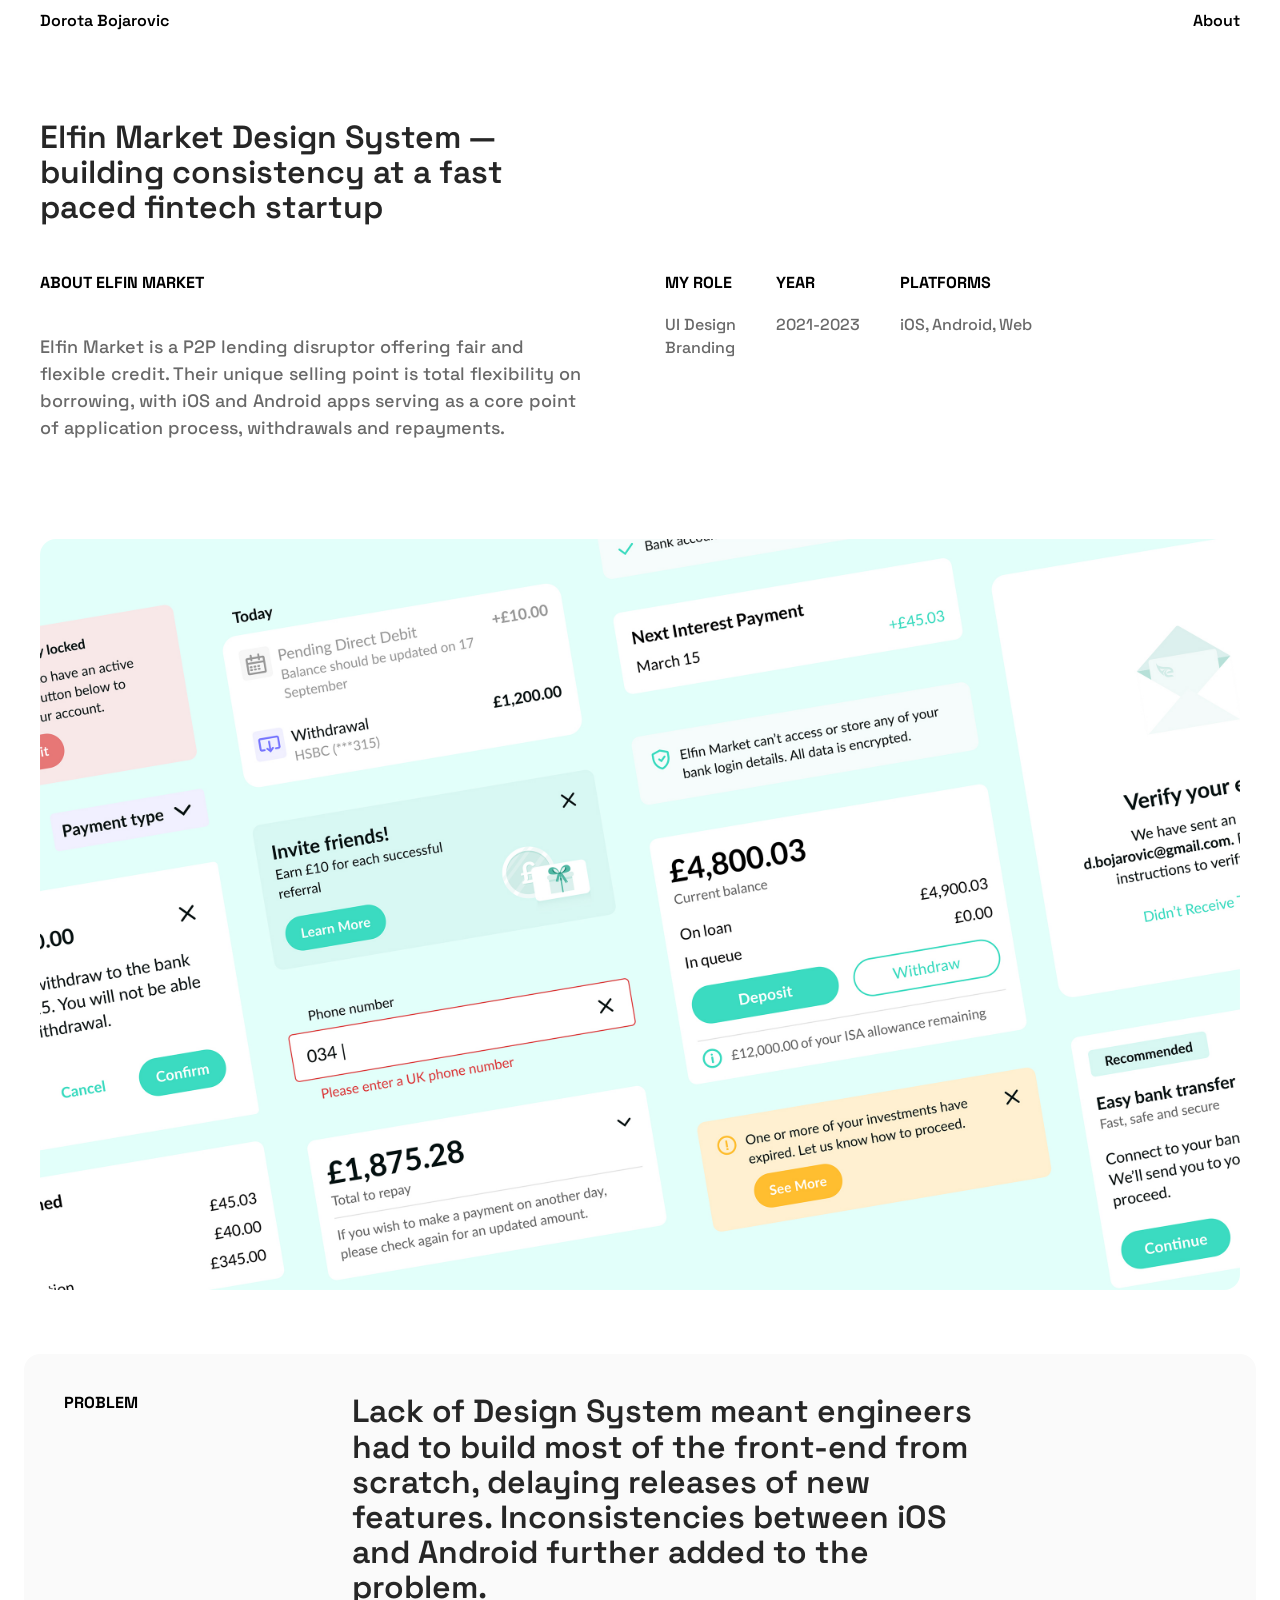
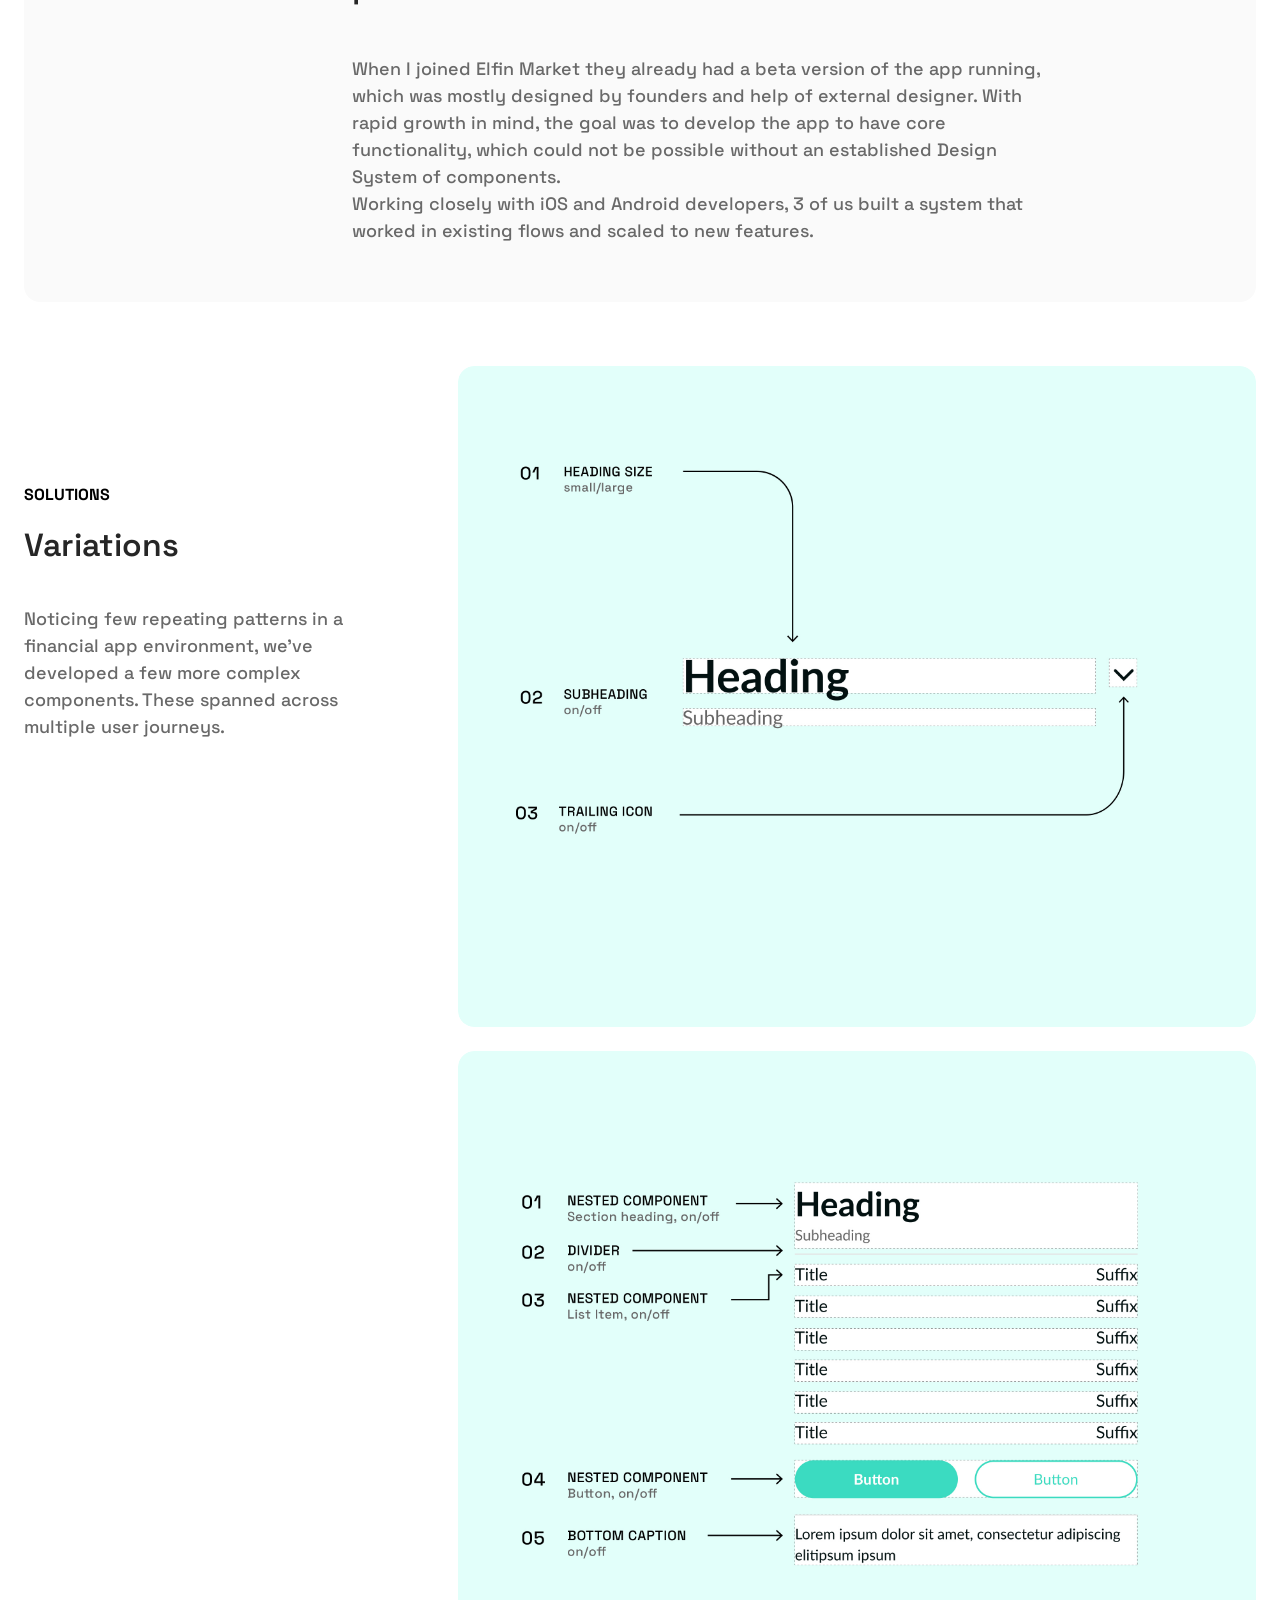
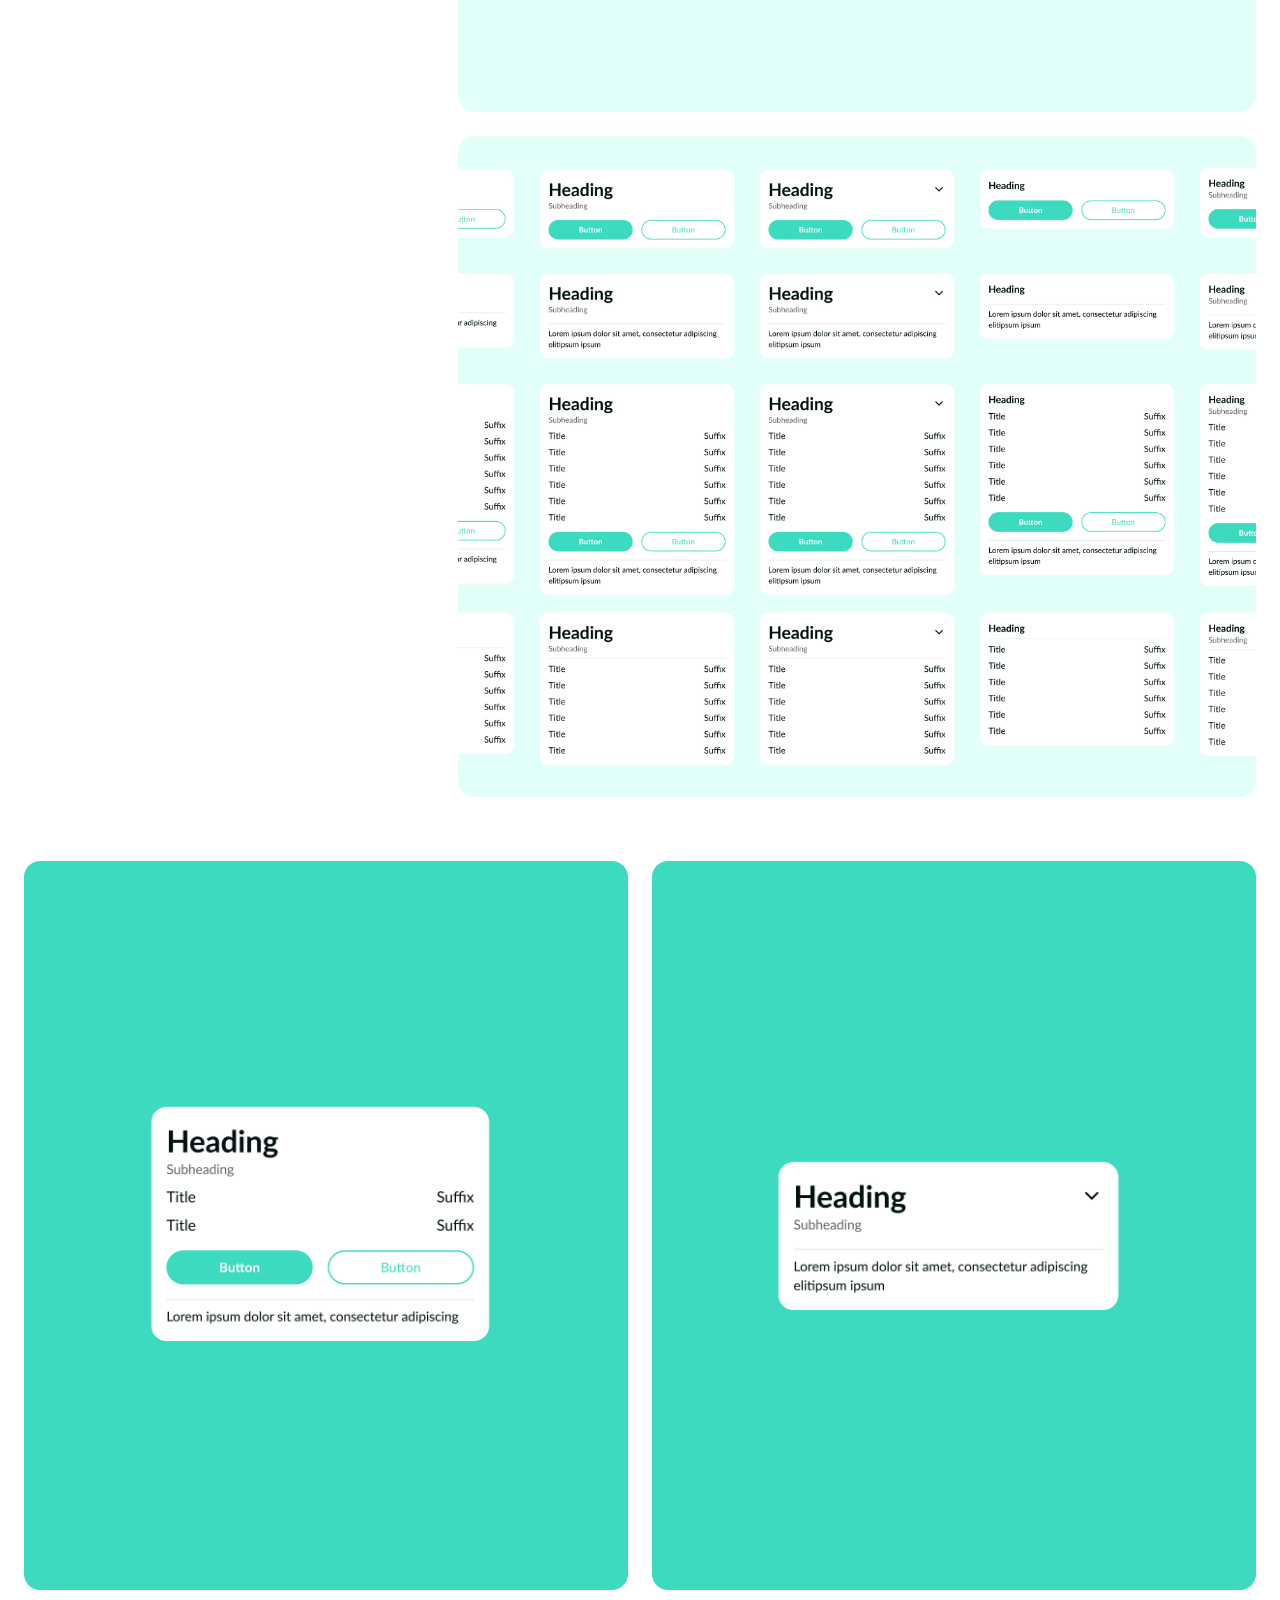
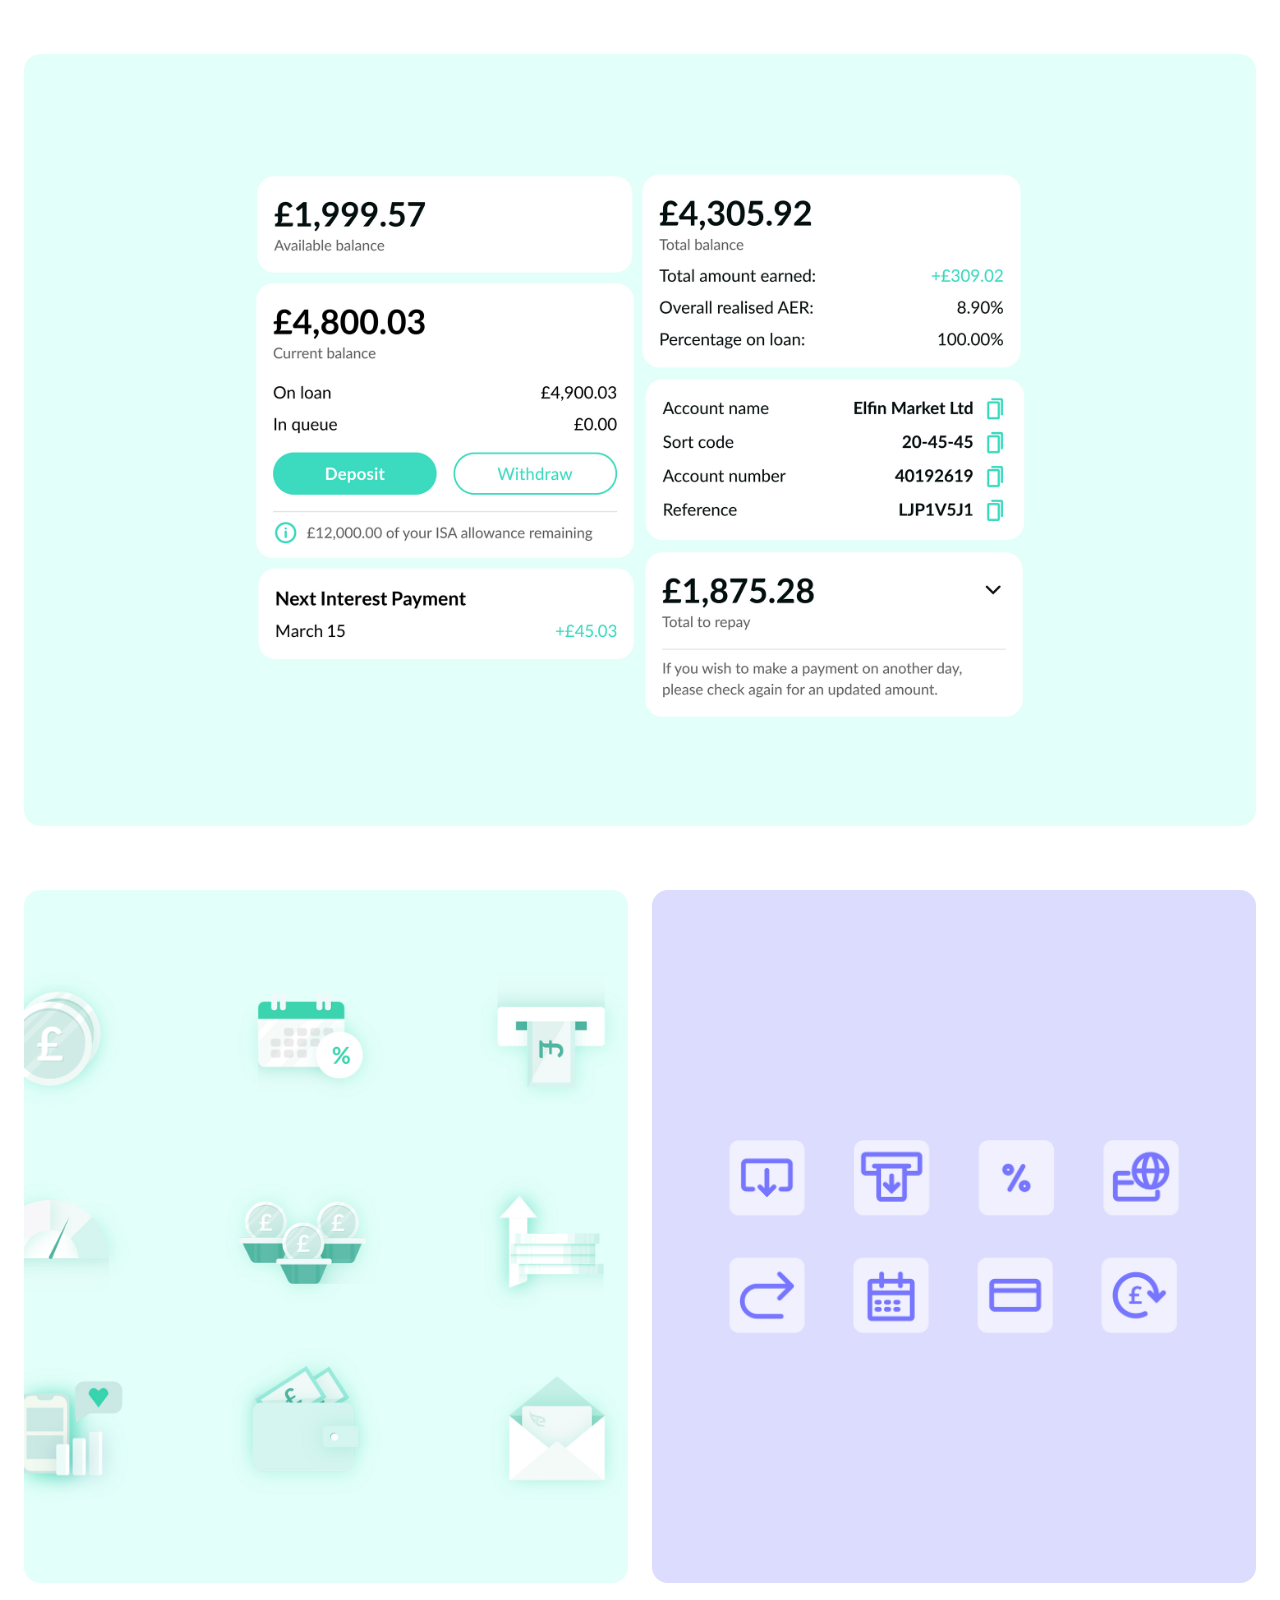
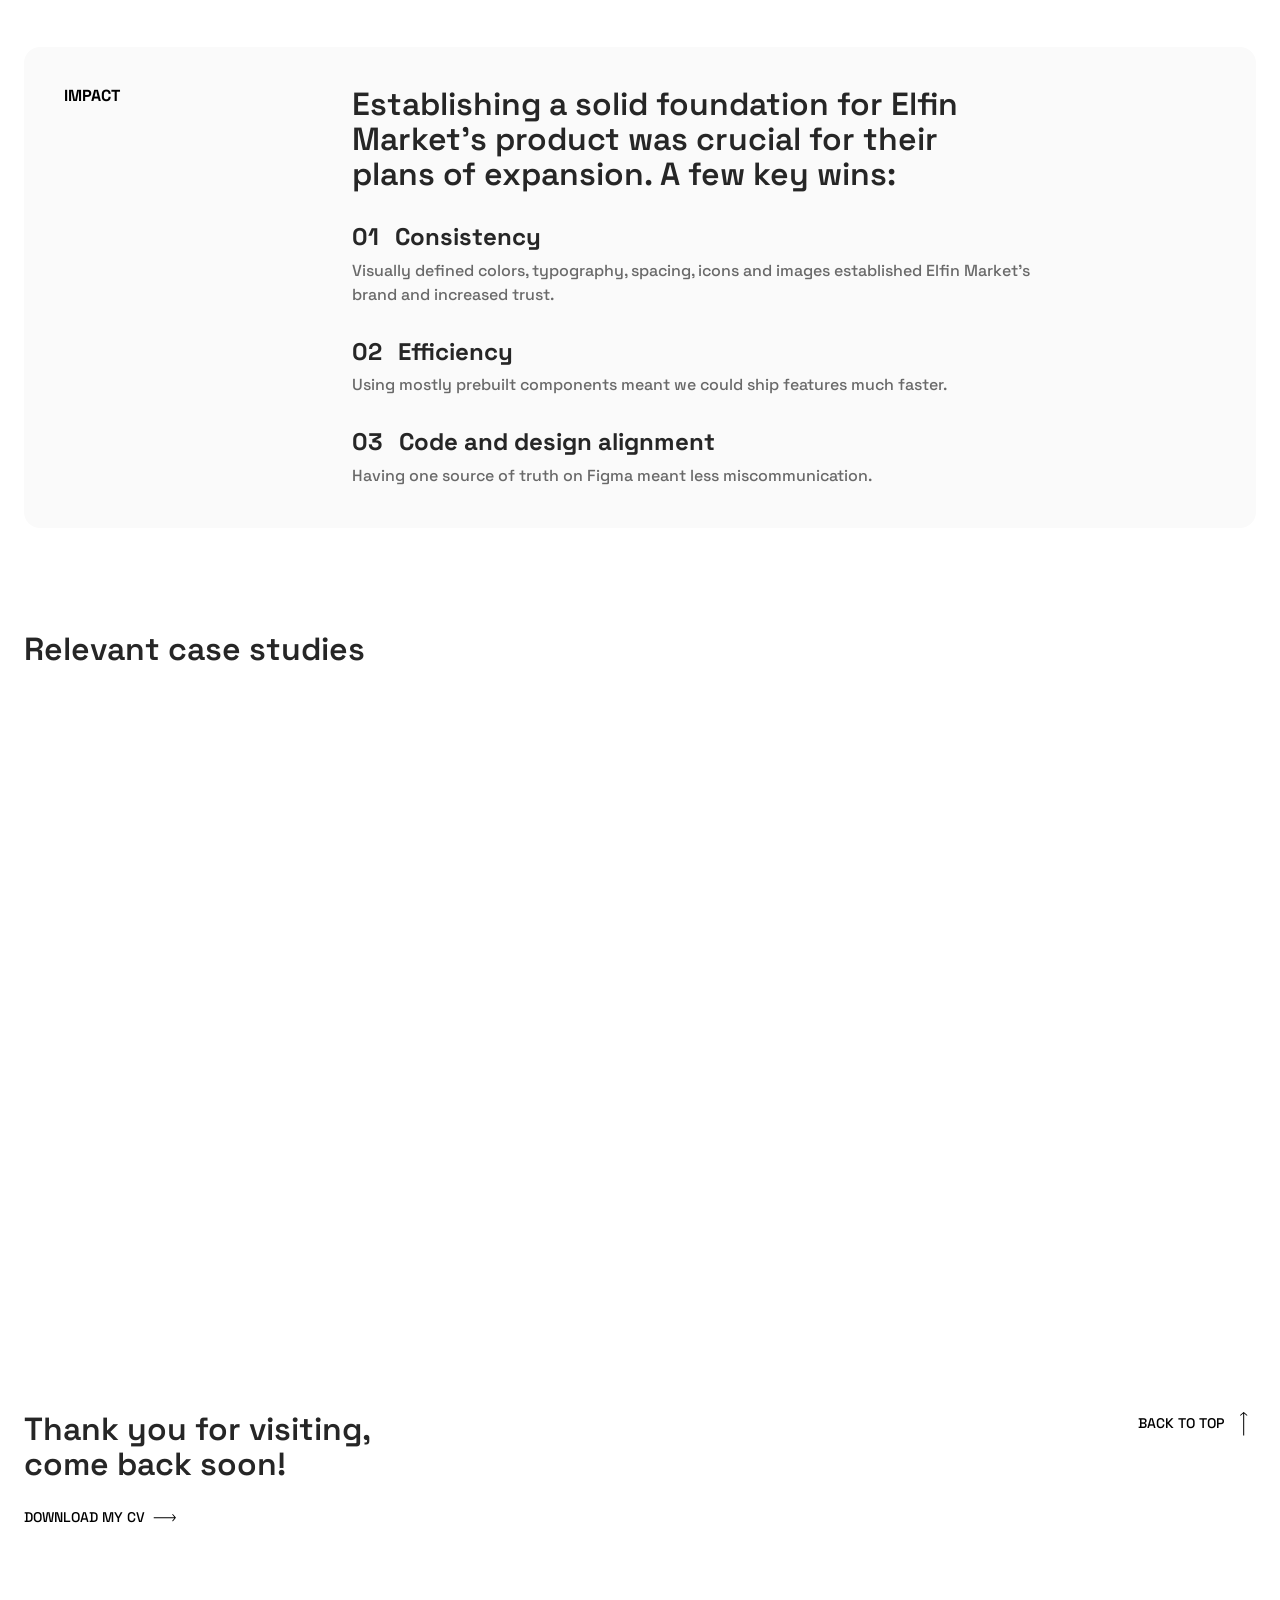
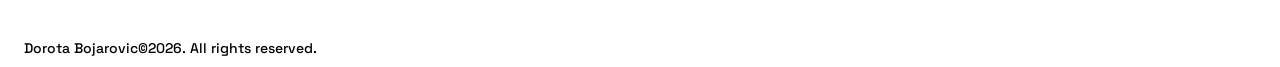
==== commit 2e56e1a2: "Design System page: add br in problem text, hover image swap, fix DS-8 cover Co-Authored-By: Claude " ====
--- a/design-system.html
+++ b/design-system.html
@@ -108,7 +108,7 @@
                     running, which was mostly designed by founders and help of external
                     designer. With rapid growth in mind, the goal was to develop the app
                     to have core functionality, which could not be possible without an
-                    established Design System of components. Working closely with iOS and
+                    established Design System of components.<br> Working closely with iOS and
                     Android developers, 3 of us built a system that worked in existing
                     flows and scaled to new features.
                   </p>
@@ -143,11 +143,13 @@
 
           <!-- 2-column grid (tall, 564×800) -->
           <div class="cs-grid-2">
-            <div class="cs-grid-2__item">
-              <img src="images/design-system/DS-5-1.jpg" alt="" />
-            </div>
-            <div class="cs-grid-2__item">
-              <img src="images/design-system/DS-6-1.jpg" alt="" />
+            <div class="cs-grid-2__item cs-img-swap">
+              <img class="cs-img-swap__default" src="images/design-system/DS-5-1.jpg" alt="" />
+              <img class="cs-img-swap__hover" src="images/design-system/DS-5-2.jpg" alt="" />
+            </div>
+            <div class="cs-grid-2__item cs-img-swap">
+              <img class="cs-img-swap__default" src="images/design-system/DS-6-1.jpg" alt="" />
+              <img class="cs-img-swap__hover" src="images/design-system/DS-6-2.jpg" alt="" />
             </div>
           </div>
 
@@ -159,7 +161,7 @@
           <!-- 2-column grid (shorter, 564×600) -->
           <div class="cs-grid-2">
             <div class="cs-grid-2__item">
-              <img src="images/design-system/DS-8.jpg" alt="" />
+              <img class="cs-img--cover" src="images/design-system/DS-8.jpg" alt="" />
             </div>
             <div class="cs-grid-2__item">
               <img src="images/design-system/DS-9.jpg" alt="" />
--- a/style.css
+++ b/style.css
@@ -101,7 +101,7 @@
   font-family: var(--font-family-font-1);
   font-weight: 500;
   font-size: var(--font-size-18);
-  line-height: 120%;
+  line-height: 150%;
   color: var(--color-yellow-grey-50);
 }
 
@@ -125,6 +125,22 @@
   color: var(--color-black-solid);
   text-transform: uppercase;
   white-space: nowrap;
+  position: relative;
+}
+
+.text-button::after {
+  content: '';
+  position: absolute;
+  bottom: -1px;
+  left: 0;
+  width: 0;
+  height: 1px;
+  background: currentColor;
+  transition: width 300ms ease;
+}
+
+.button-link:hover .text-button::after {
+  width: 100%;
 }
 
 .text-filter {
@@ -343,6 +359,11 @@
 
 .filter-tab--inactive {
   background: var(--color-yellow-primary-80);
+  transition: background 200ms ease;
+}
+
+.filter-tab--inactive:hover {
+  background: var(--color-yellow-primary);
 }
 
 /* Project card — node 15:783 pattern */
@@ -715,6 +736,22 @@
 
 .header__right .text-h3 {
   cursor: pointer;
+  position: relative;
+}
+
+.header__right .text-h3::after {
+  content: '';
+  position: absolute;
+  bottom: -1px;
+  left: 0;
+  width: 0;
+  height: 1px;
+  background: currentColor;
+  transition: width 300ms ease;
+}
+
+.header__right .text-h3:hover::after {
+  width: 100%;
 }
 
 /* ─── About Overlay ─────────────────────────────────────────────────────── */
--- a/transactions.css
+++ b/transactions.css
@@ -290,14 +290,17 @@
   display: flex;
   flex-direction: column;
   gap: 12px;
-}
-
-.cs-solution-intro--numbered {
-  padding: 39px 40px 40px;
-}
-
-.cs-solution-intro--numbered .cs-solution__title {
-  margin-top: 10px;
+  padding-top: 40px;
+  padding-bottom: 40px;
+}
+
+.cs-solution--stacked .cs-centered-section {
+  padding-top: 40px;
+}
+
+.cs-solution--stacked .cs-img-wrap,
+.cs-solution--stacked .cs-grid-3 {
+  margin-top: 40px;
 }
 
 /* ─── 3×2 image grid ─────────────────────────────────────────────────────── */
@@ -425,6 +428,15 @@
   color: var(--color-yellow-grey-80);
 }
 
+.cs-related__title a {
+  text-decoration: none;
+  color: inherit;
+}
+
+.cs-related__title a:hover {
+  text-decoration: underline;
+}
+
 .cs-related__desc {
   margin: 0;
 }
--- a/case-studies.css
+++ b/case-studies.css
@@ -35,6 +35,35 @@
   object-fit: cover;
 }
 
+/* Image cover fill — used on DS-8 to match neighbour height */
+.cs-img--cover {
+  height: 100%;
+  object-fit: cover;
+}
+
+/* Instant hover image swap */
+.cs-img-swap {
+  position: relative;
+}
+
+.cs-img-swap__hover {
+  position: absolute;
+  top: 0;
+  left: 0;
+  width: 100%;
+  height: 100%;
+  object-fit: cover;
+  opacity: 0;
+}
+
+.cs-img-swap:hover .cs-img-swap__default {
+  opacity: 0;
+}
+
+.cs-img-swap:hover .cs-img-swap__hover {
+  opacity: 1;
+}
+
 /* ─── Centred 900 px text block — no card background ────────────────────── */
 
 .cs-centered-section {
@@ -43,11 +72,18 @@
   margin: 0 auto;
   display: flex;
   flex-direction: column;
-  gap: 34px;
+}
+
+.cs-centered-section .cs-section-label {
+  margin-bottom: 8px;
 }
 
 .cs-centered-section .text-h1 {
-  margin: 0;
+  margin: 0 0 24px;
+}
+
+.cs-centered-section > :last-child {
+  margin-bottom: 0;
 }
 
 /* ─── Full-width yellow background section (ER Solutions intro) ──────────── */
@@ -62,21 +98,29 @@
 
 .cs-solutions-bg__inner {
   width: 100%;
+  max-width: 900px;
+  margin: 0 auto;
+  padding: 40px 24px 0;
+  display: flex;
+  flex-direction: column;
+}
+
+.cs-solutions-bg__inner .cs-section-label {
+  margin-bottom: 8px;
+}
+
+.cs-solutions-bg__inner .text-h1 {
+  margin: 0 0 24px;
+}
+
+.cs-solutions-bg__inner > :last-child {
+  margin-bottom: 0;
+}
+
+.cs-solutions-bg__image {
+  width: 100%;
   max-width: 1200px;
-  padding: 40px 24px 24px;
-  display: flex;
-  flex-direction: column;
-  gap: 16px;
-}
-
-.cs-solutions-bg__inner .text-h1 {
-  margin: 0;
-}
-
-.cs-solutions-bg__image {
-  width: 100%;
-  max-width: 1200px;
-  padding: 0 0 40px;
+  padding: 40px 0;
 }
 
 .cs-solutions-bg__image img {
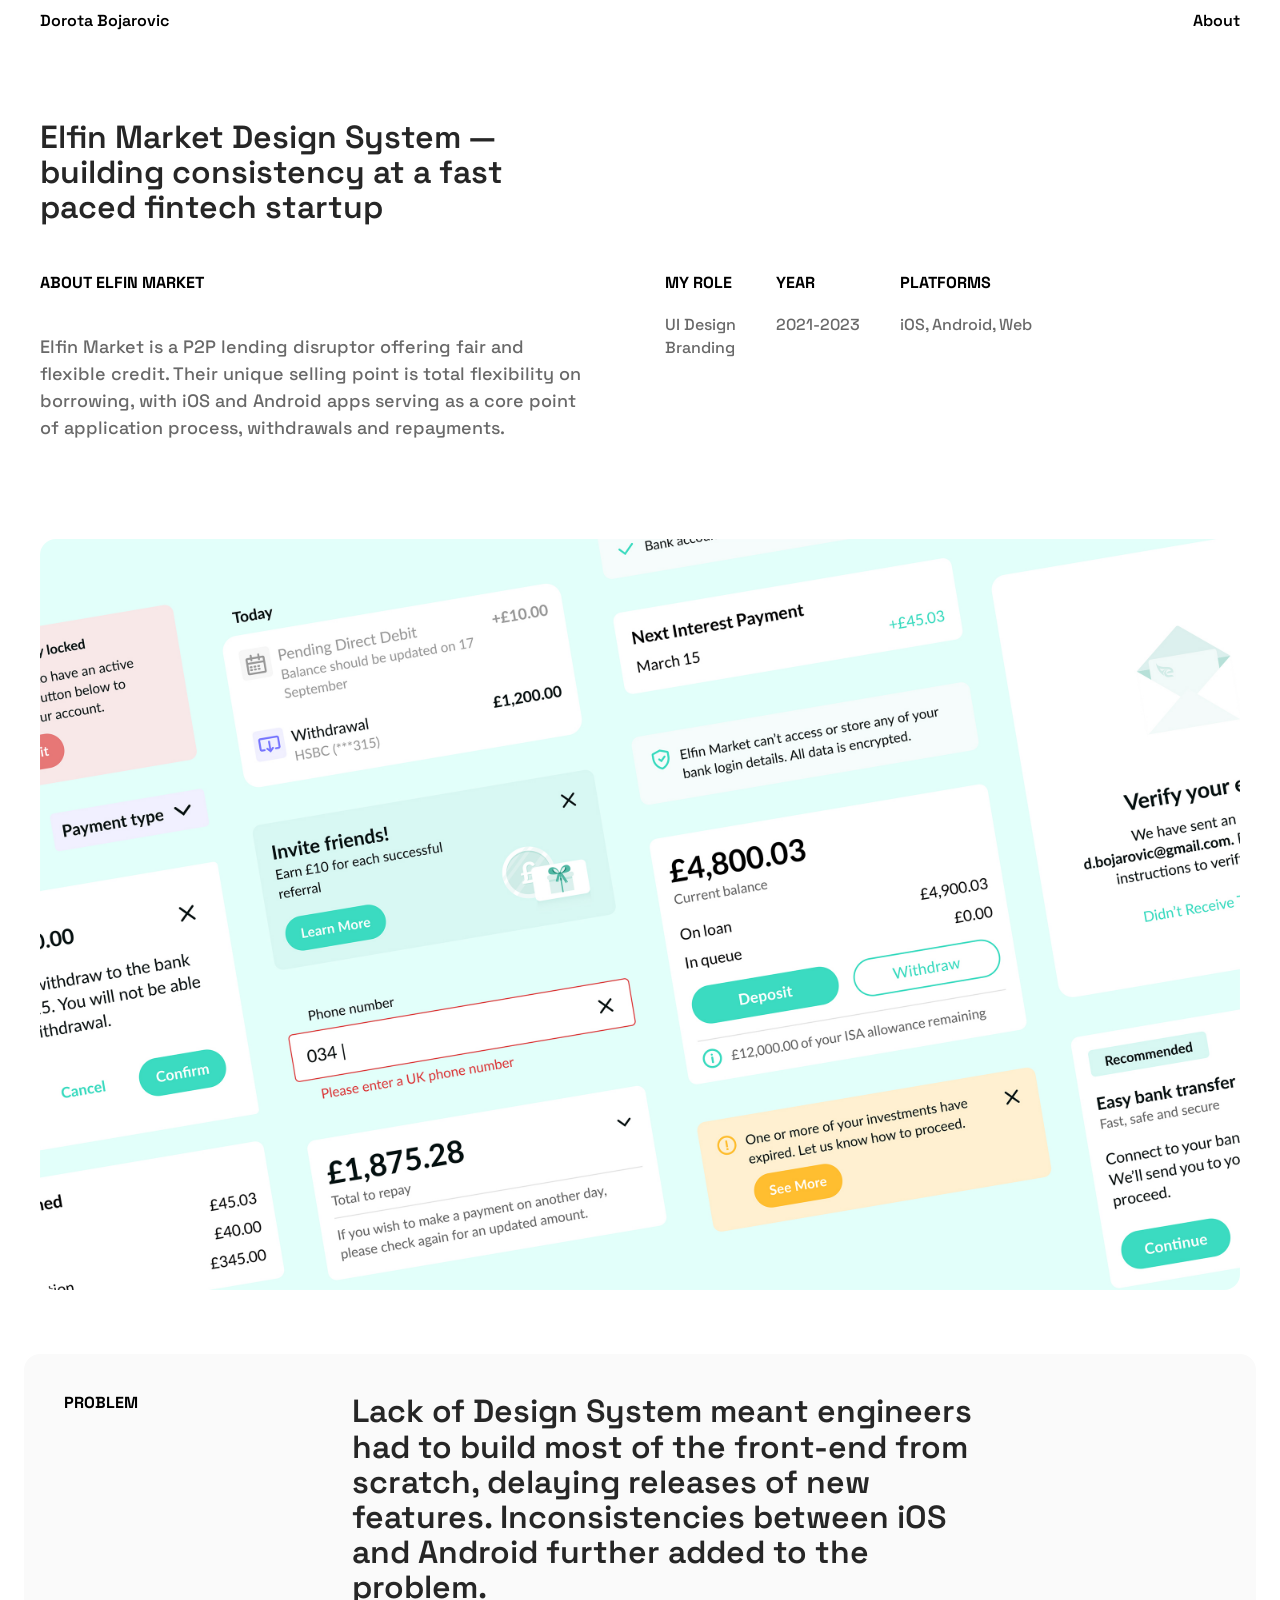
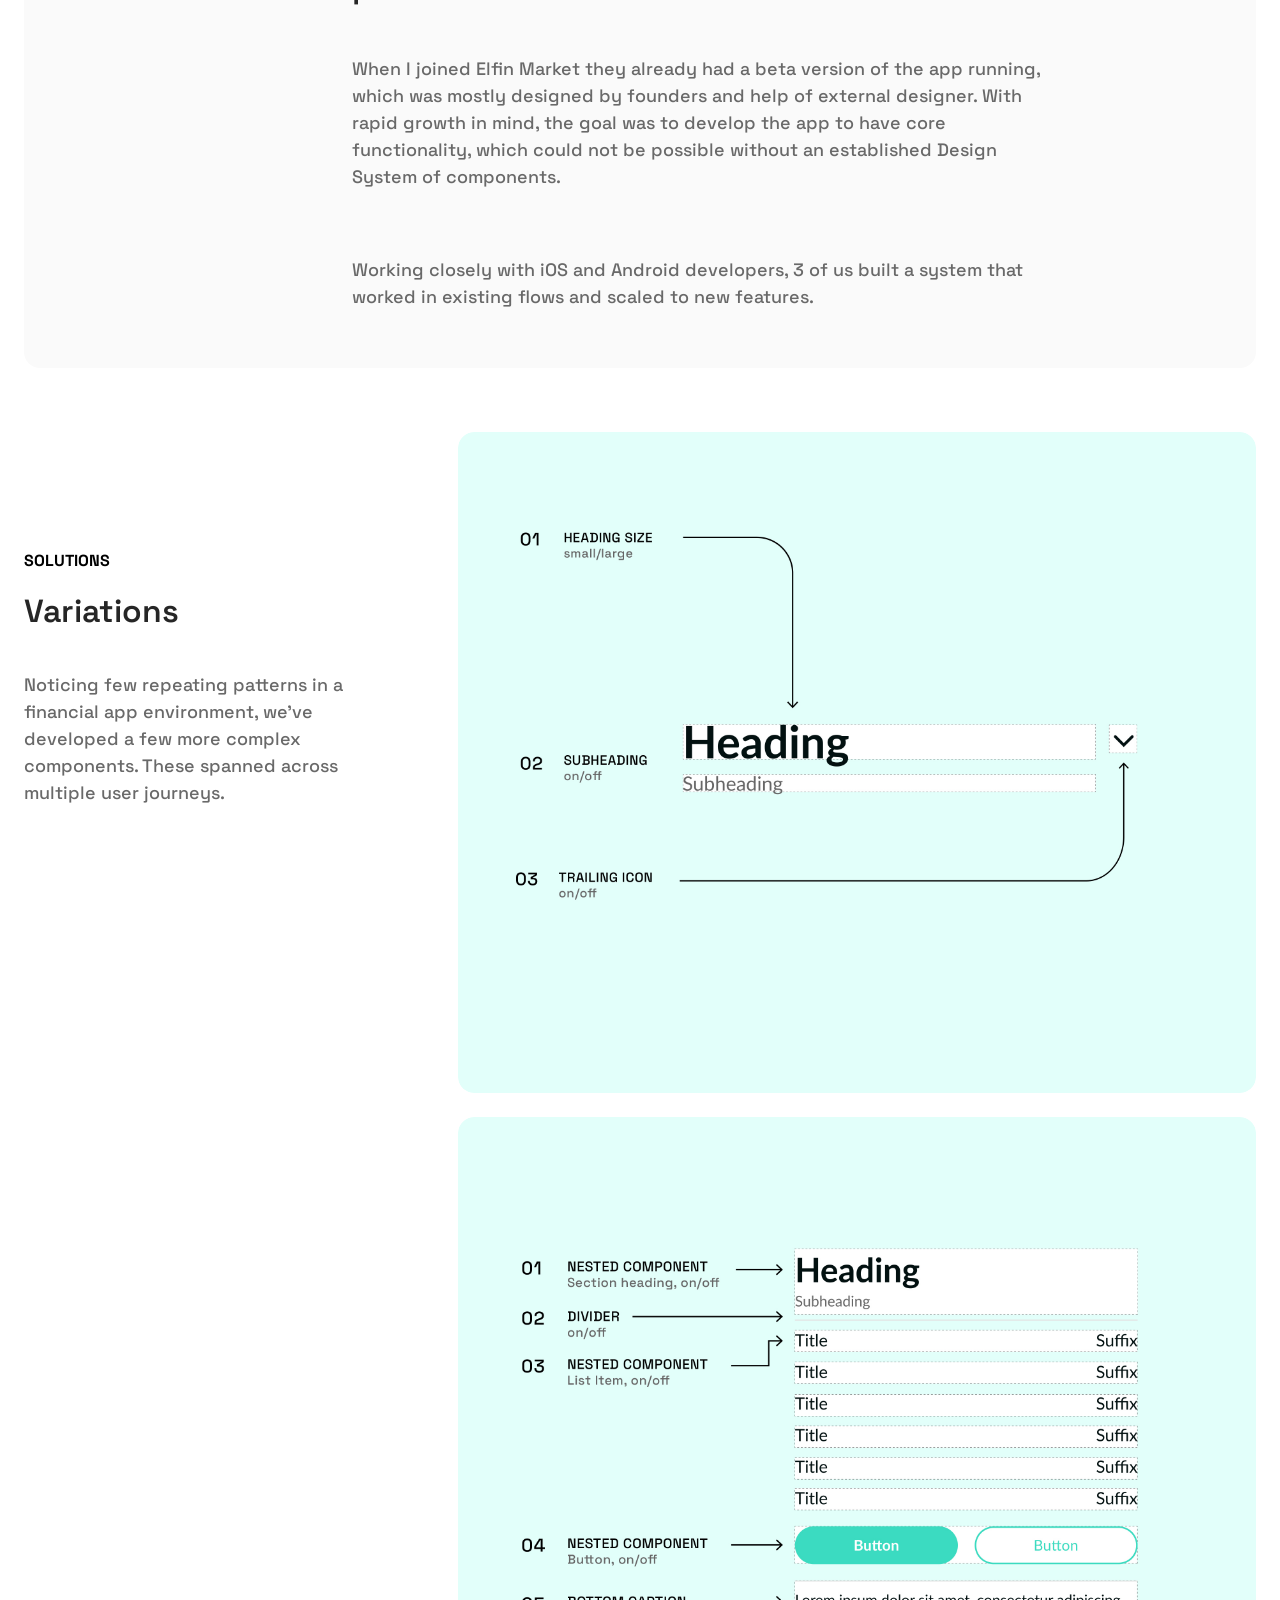
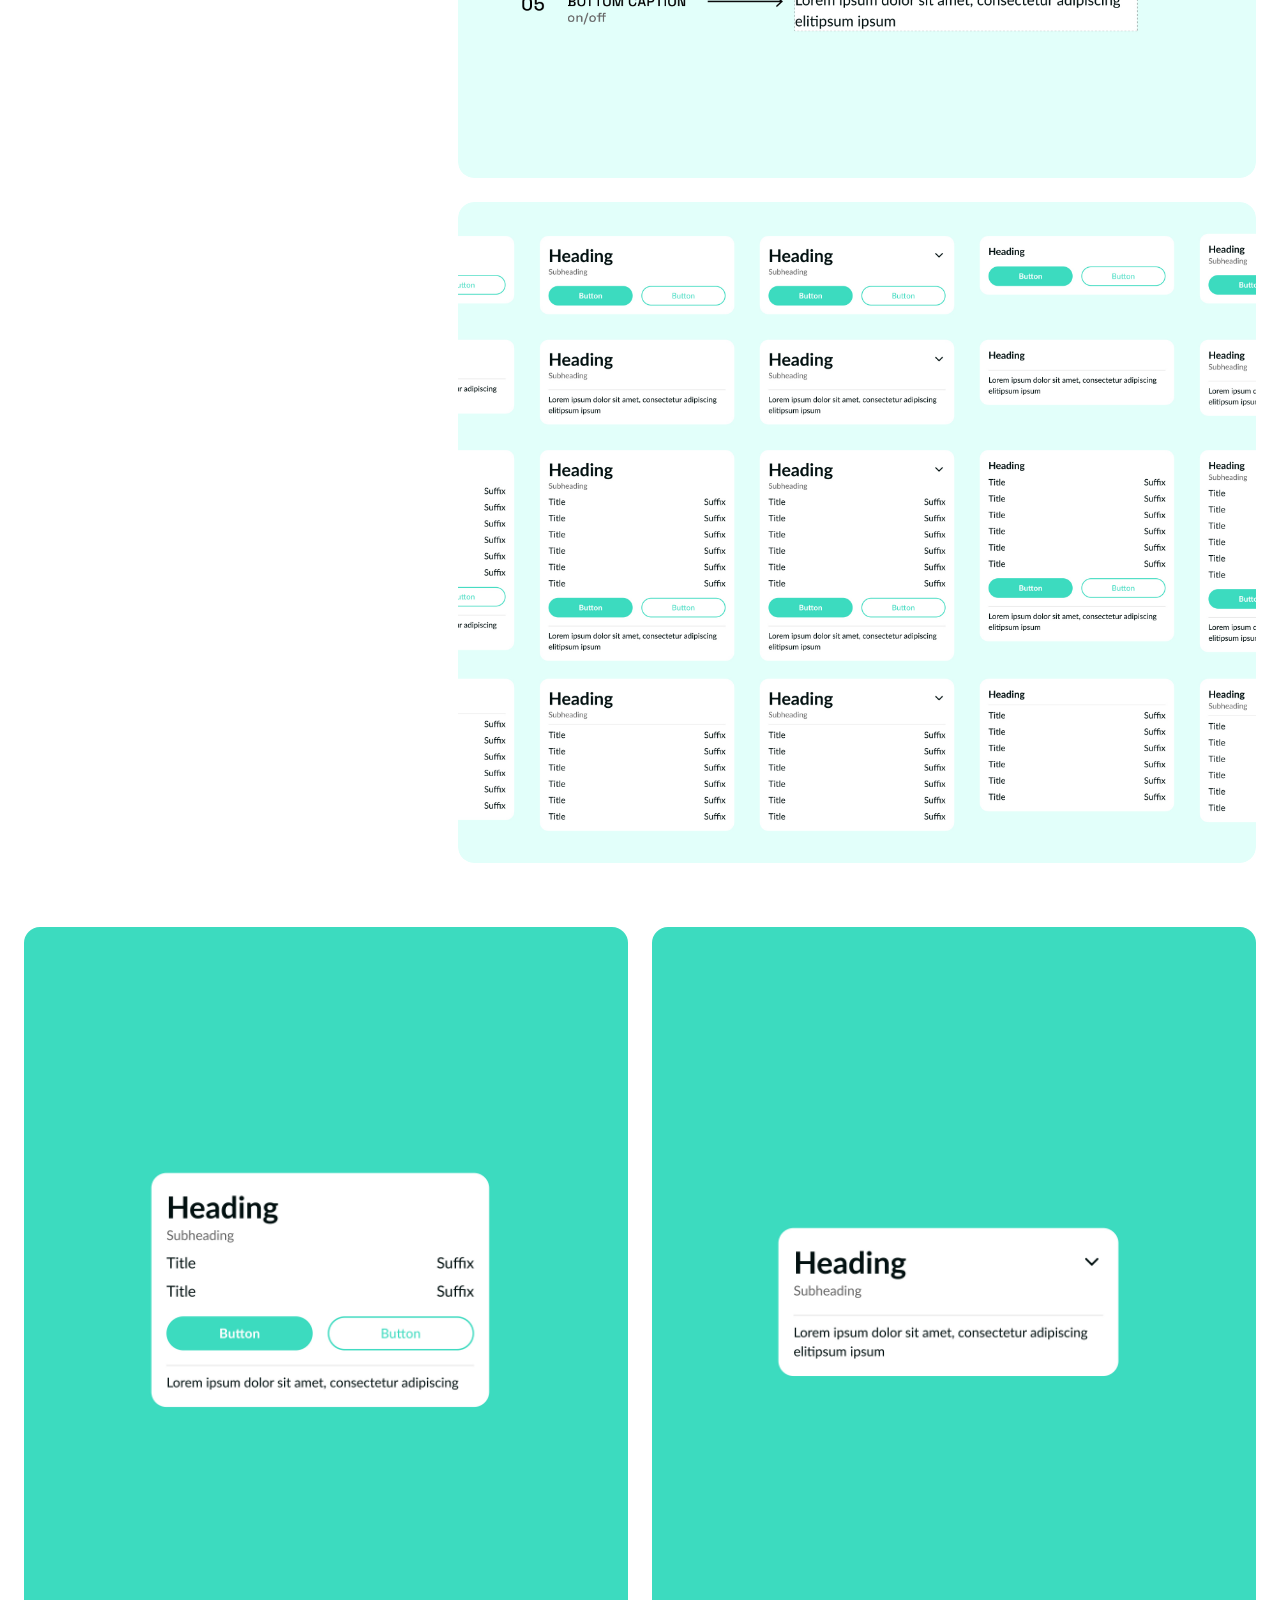
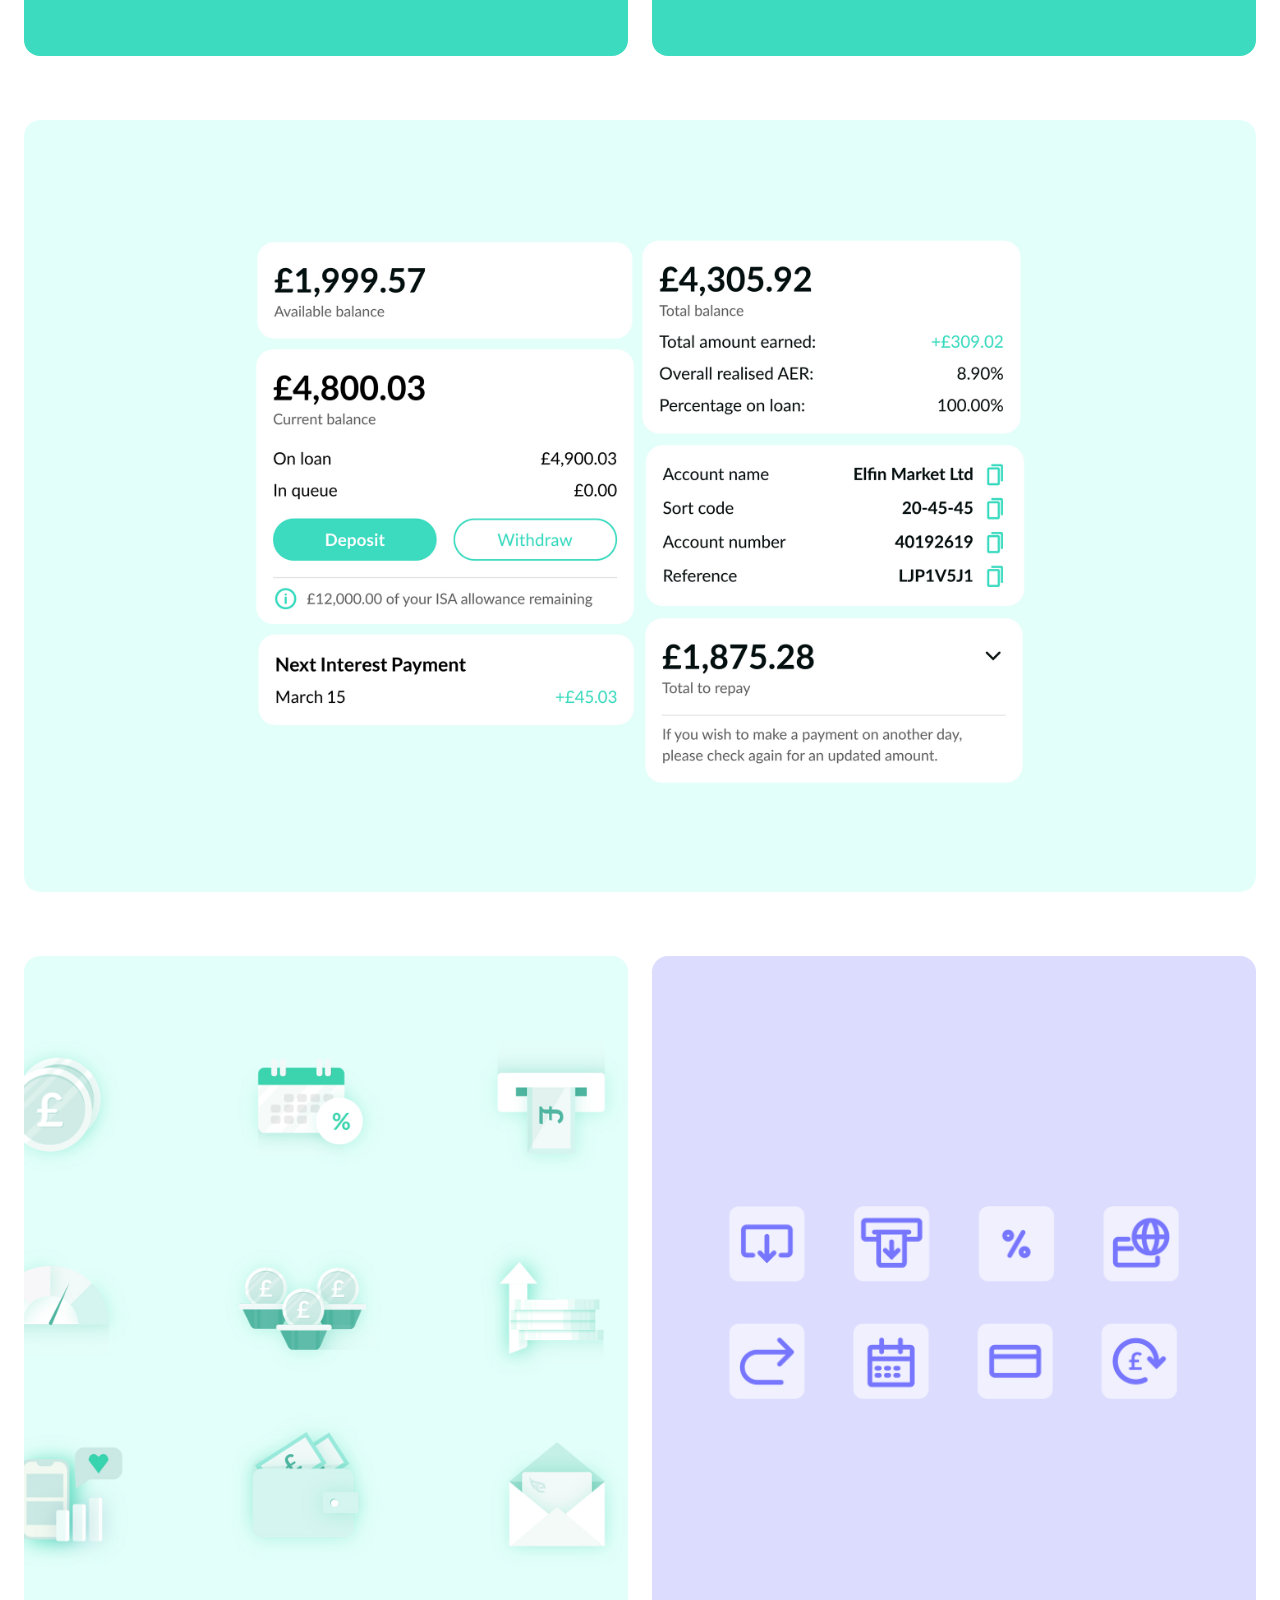
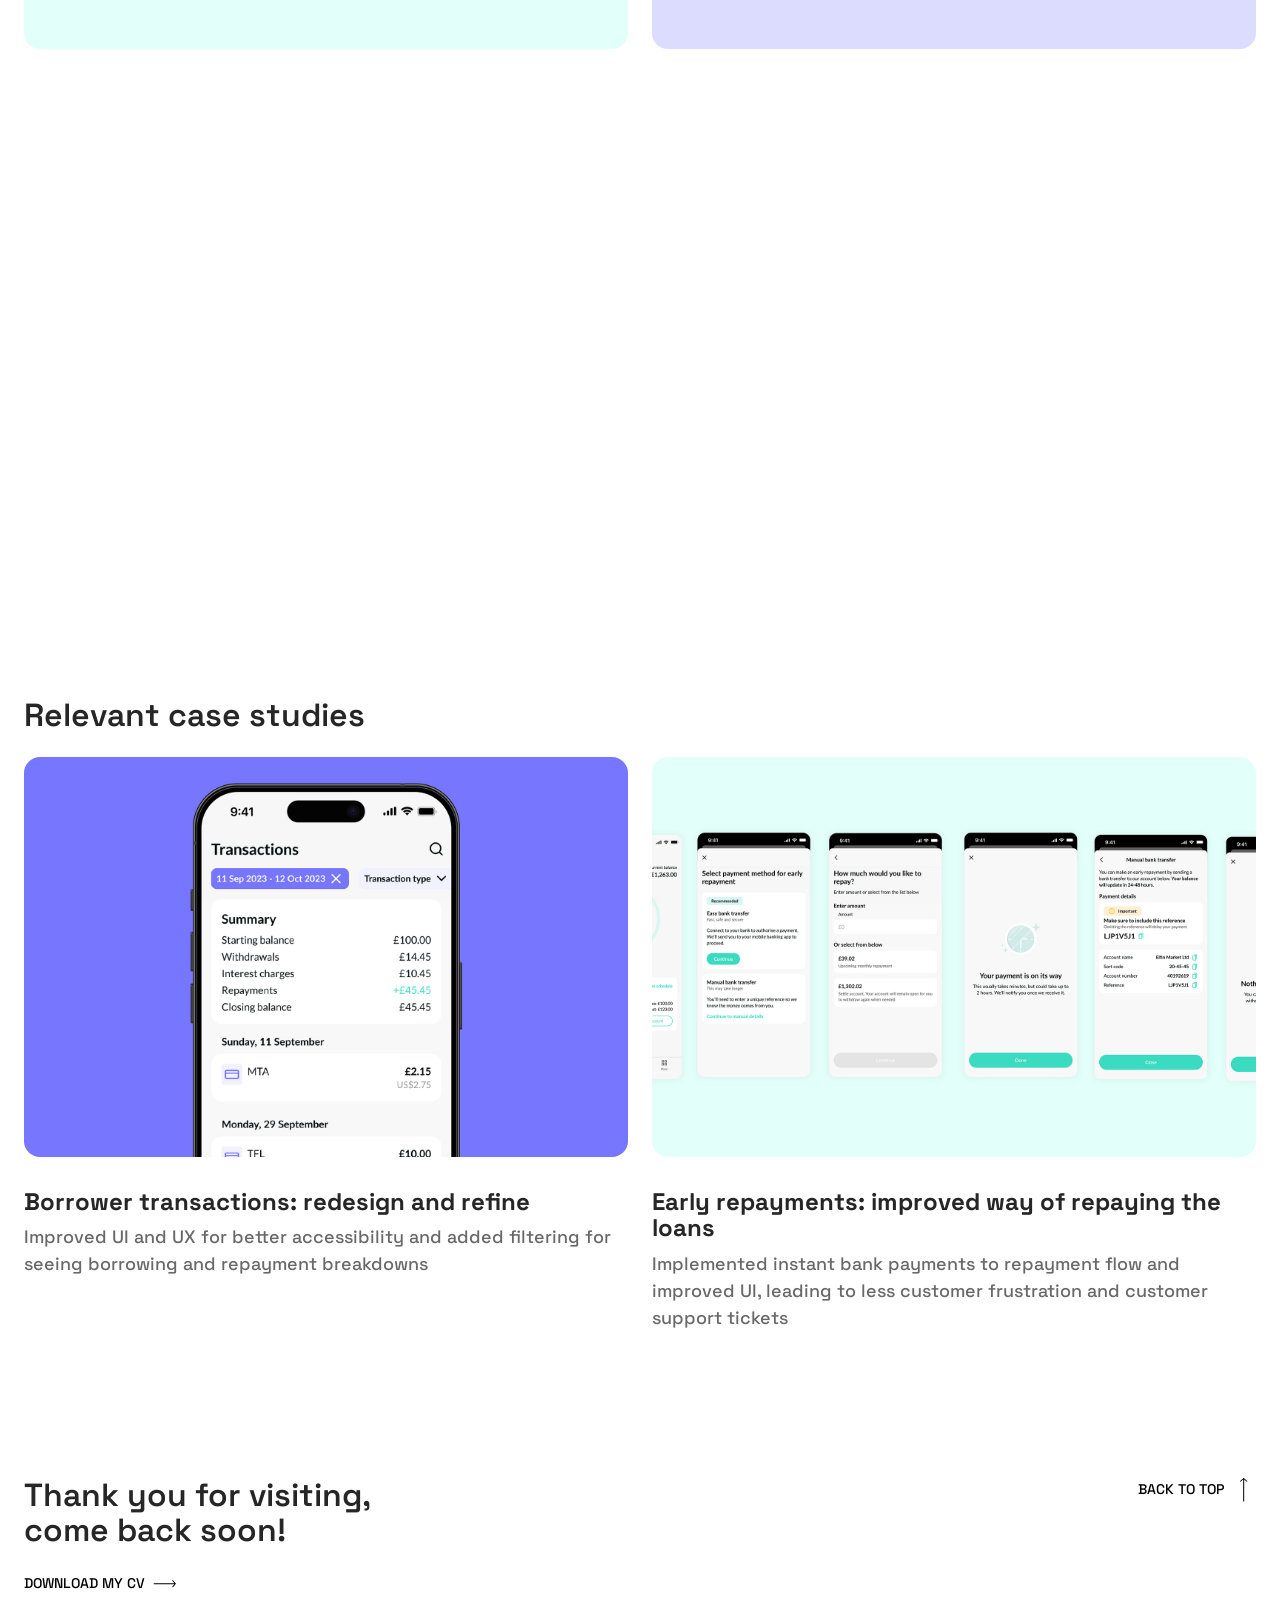
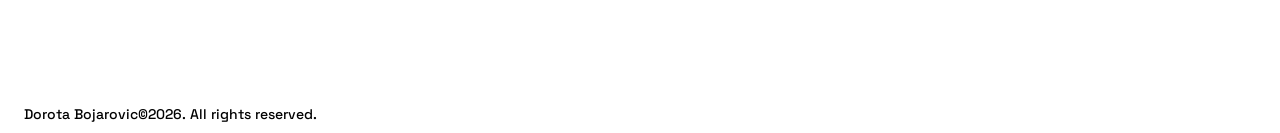
==== commit 81d75691: "Split problem body into two paragraphs with 16px margin between Co-Authored-By: Claude Sonnet 4.6 <n" ====
--- a/design-system.html
+++ b/design-system.html
@@ -108,9 +108,11 @@
                     running, which was mostly designed by founders and help of external
                     designer. With rapid growth in mind, the goal was to develop the app
                     to have core functionality, which could not be possible without an
-                    established Design System of components.<br> Working closely with iOS and
-                    Android developers, 3 of us built a system that worked in existing
-                    flows and scaled to new features.
+                    established Design System of components.
+                  </p>
+                  <p class="text-b1" style="margin-top: 16px;">
+                    Working closely with iOS and Android developers, 3 of us built a
+                    system that worked in existing flows and scaled to new features.
                   </p>
                 </div>
               </div>
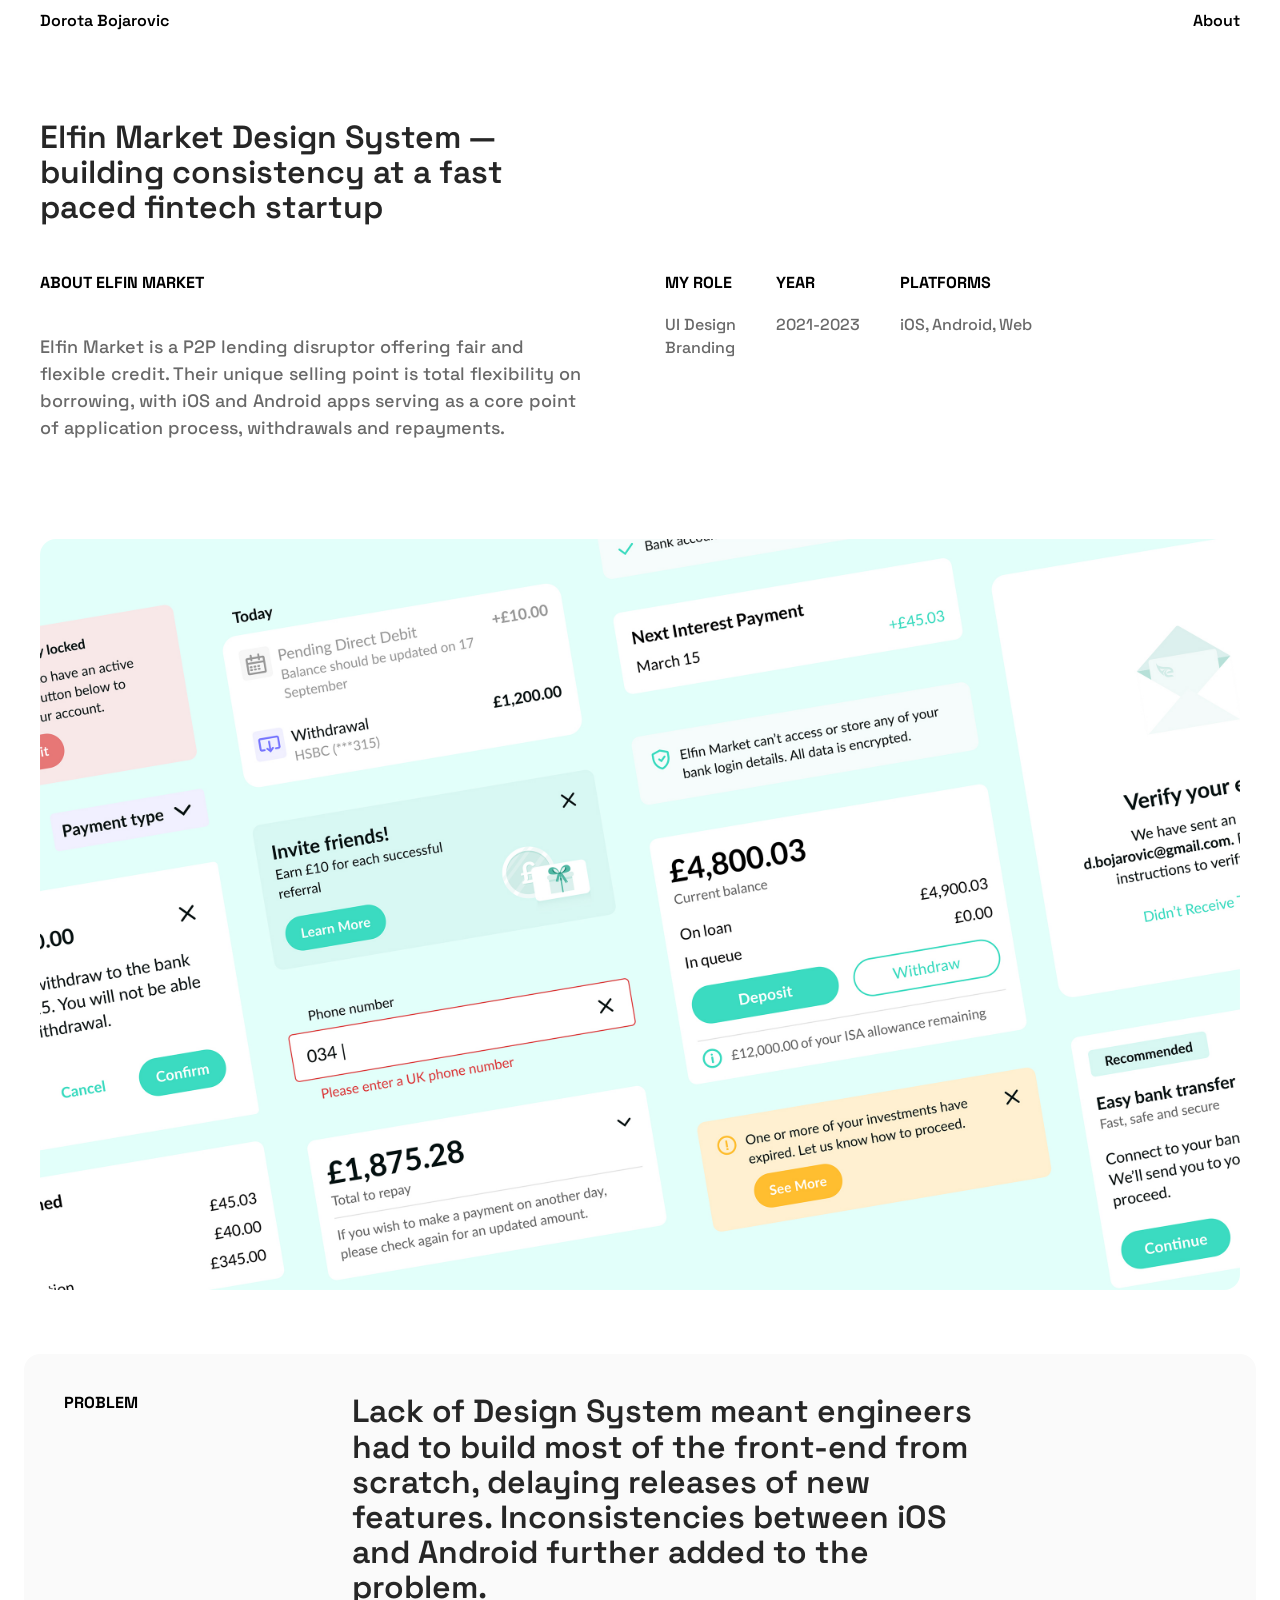
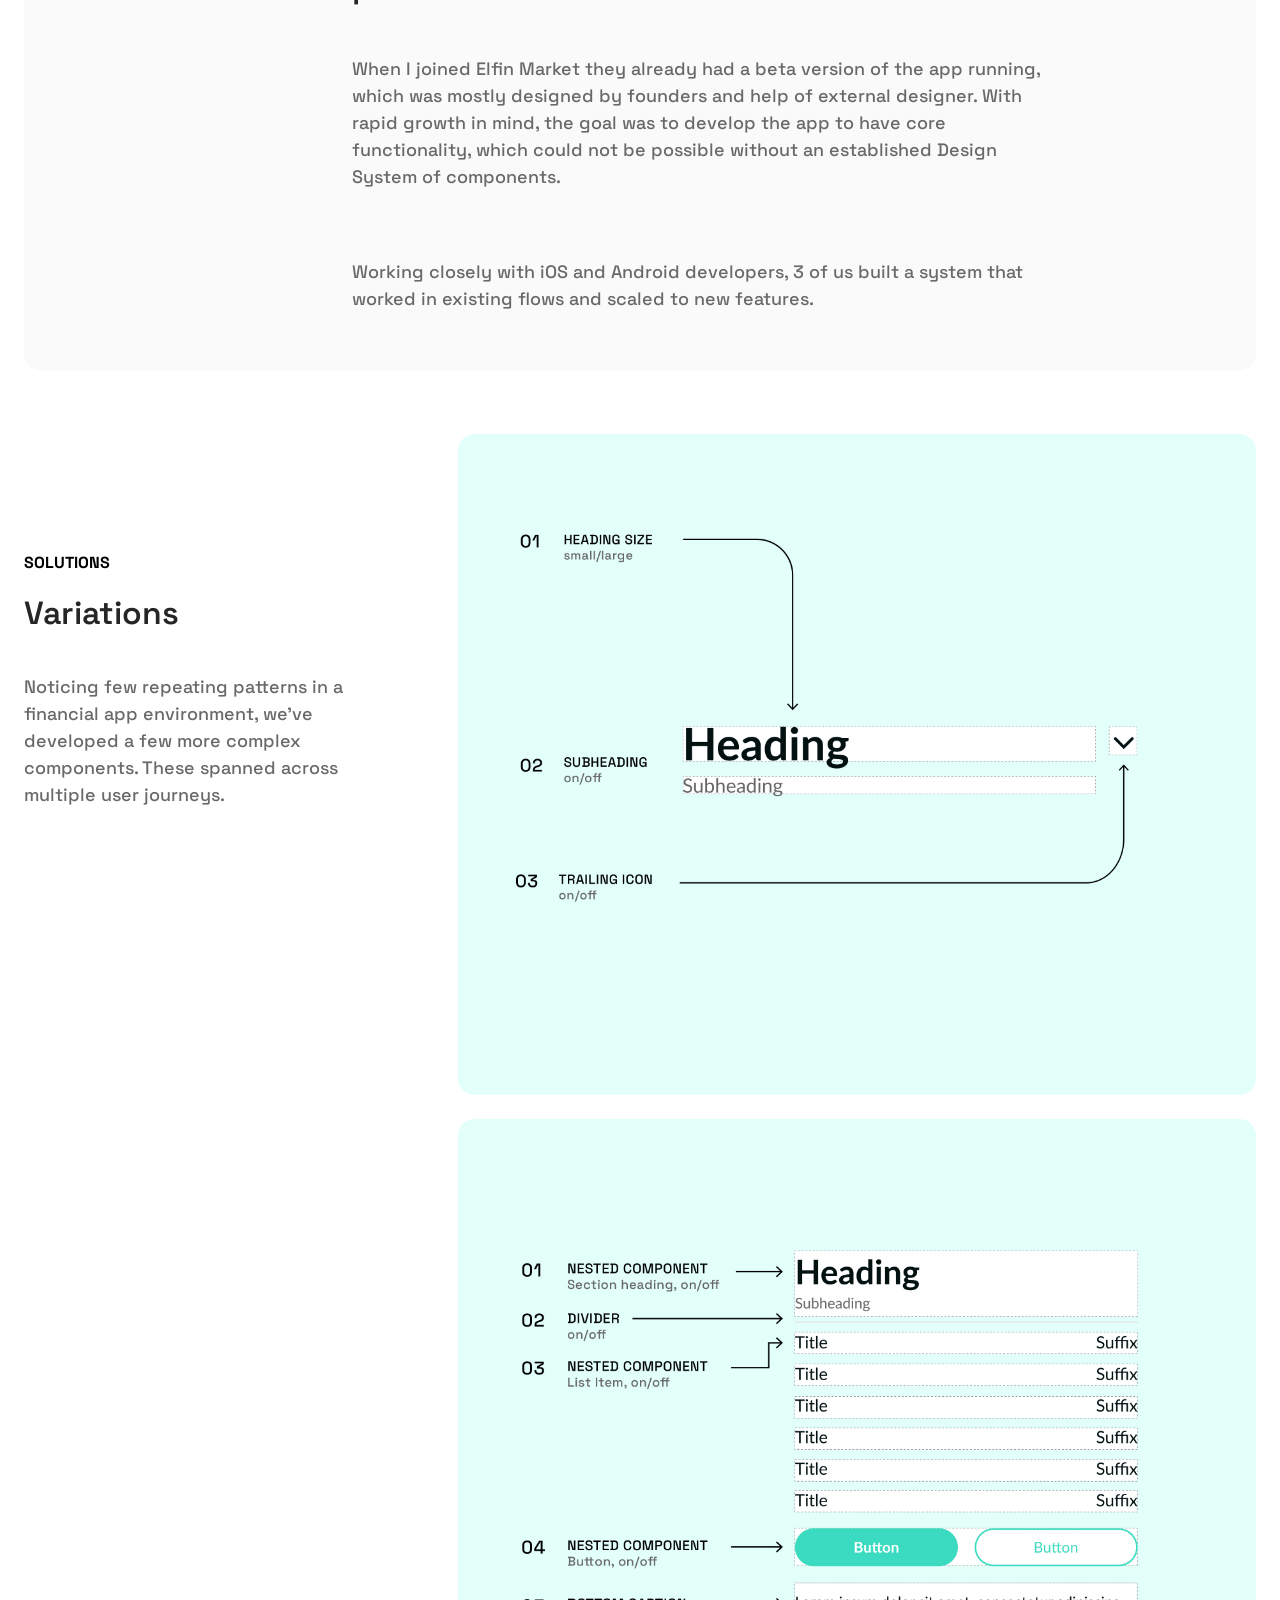
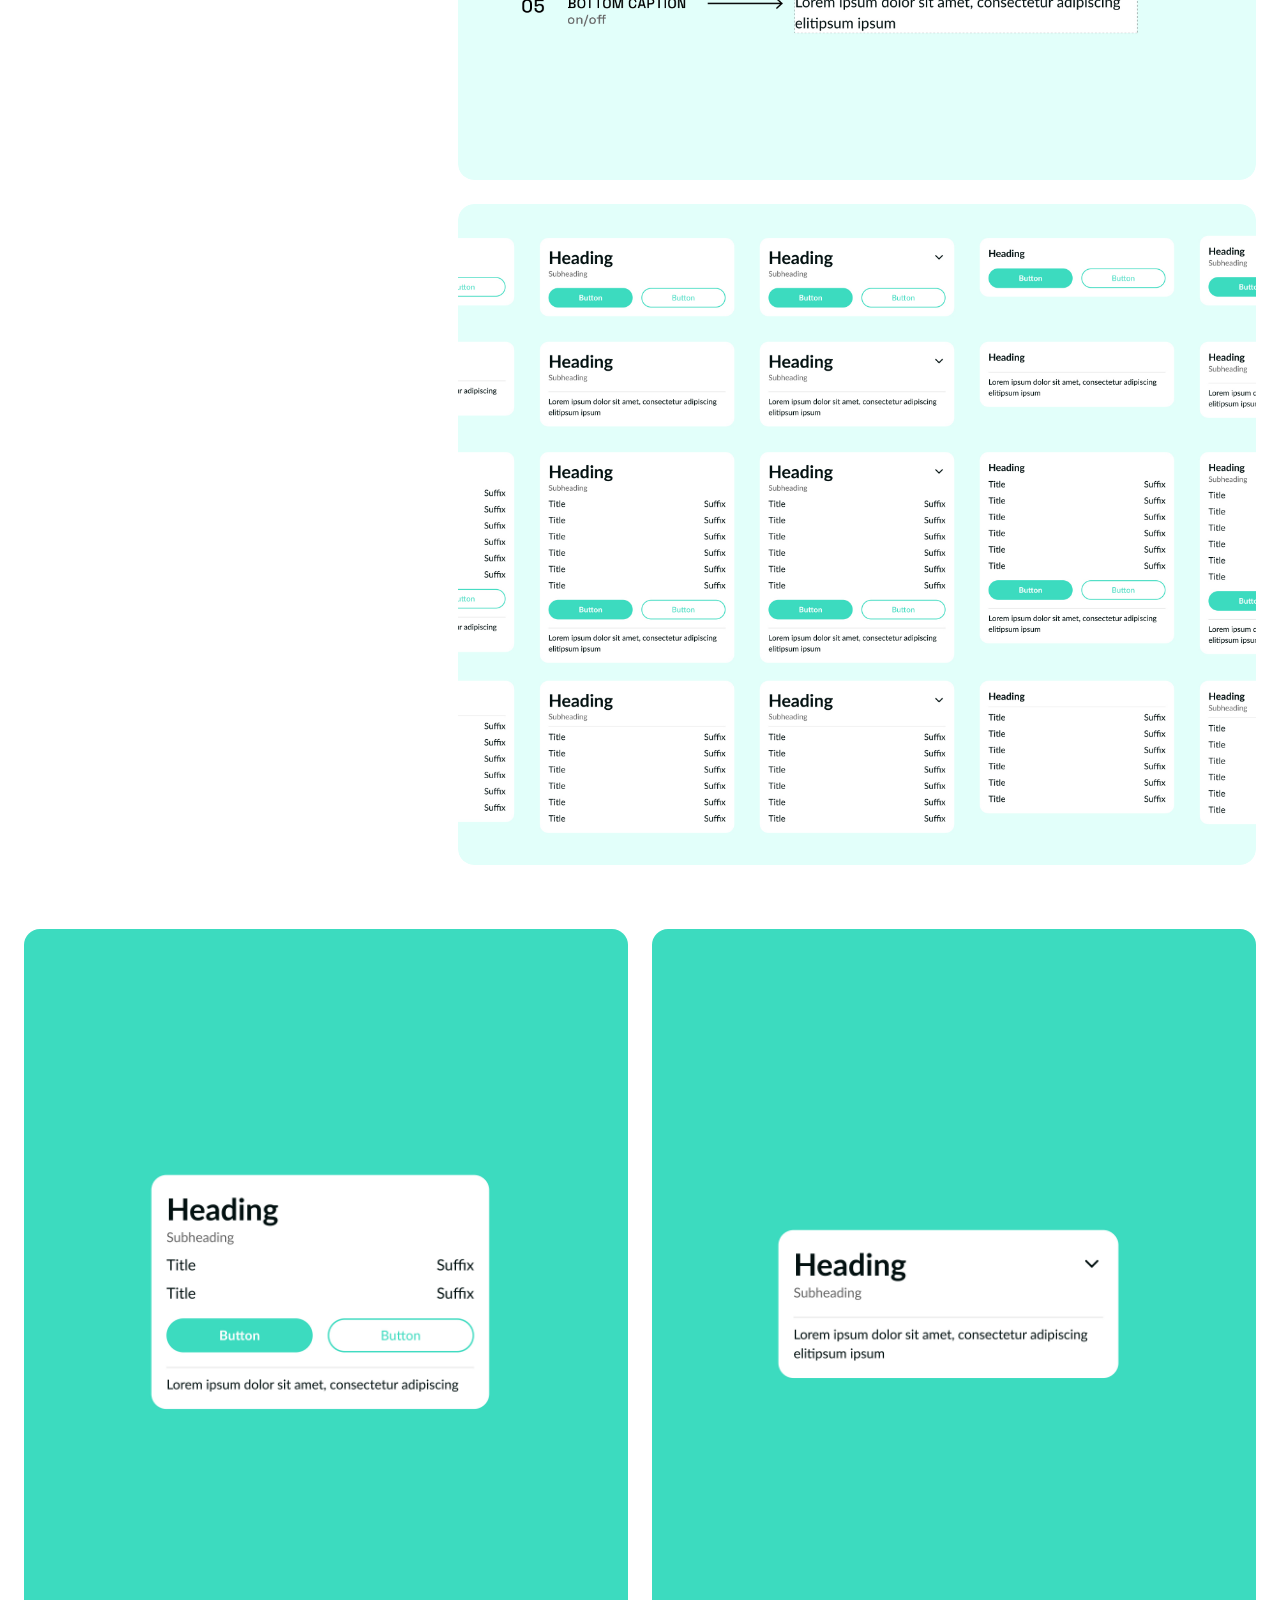
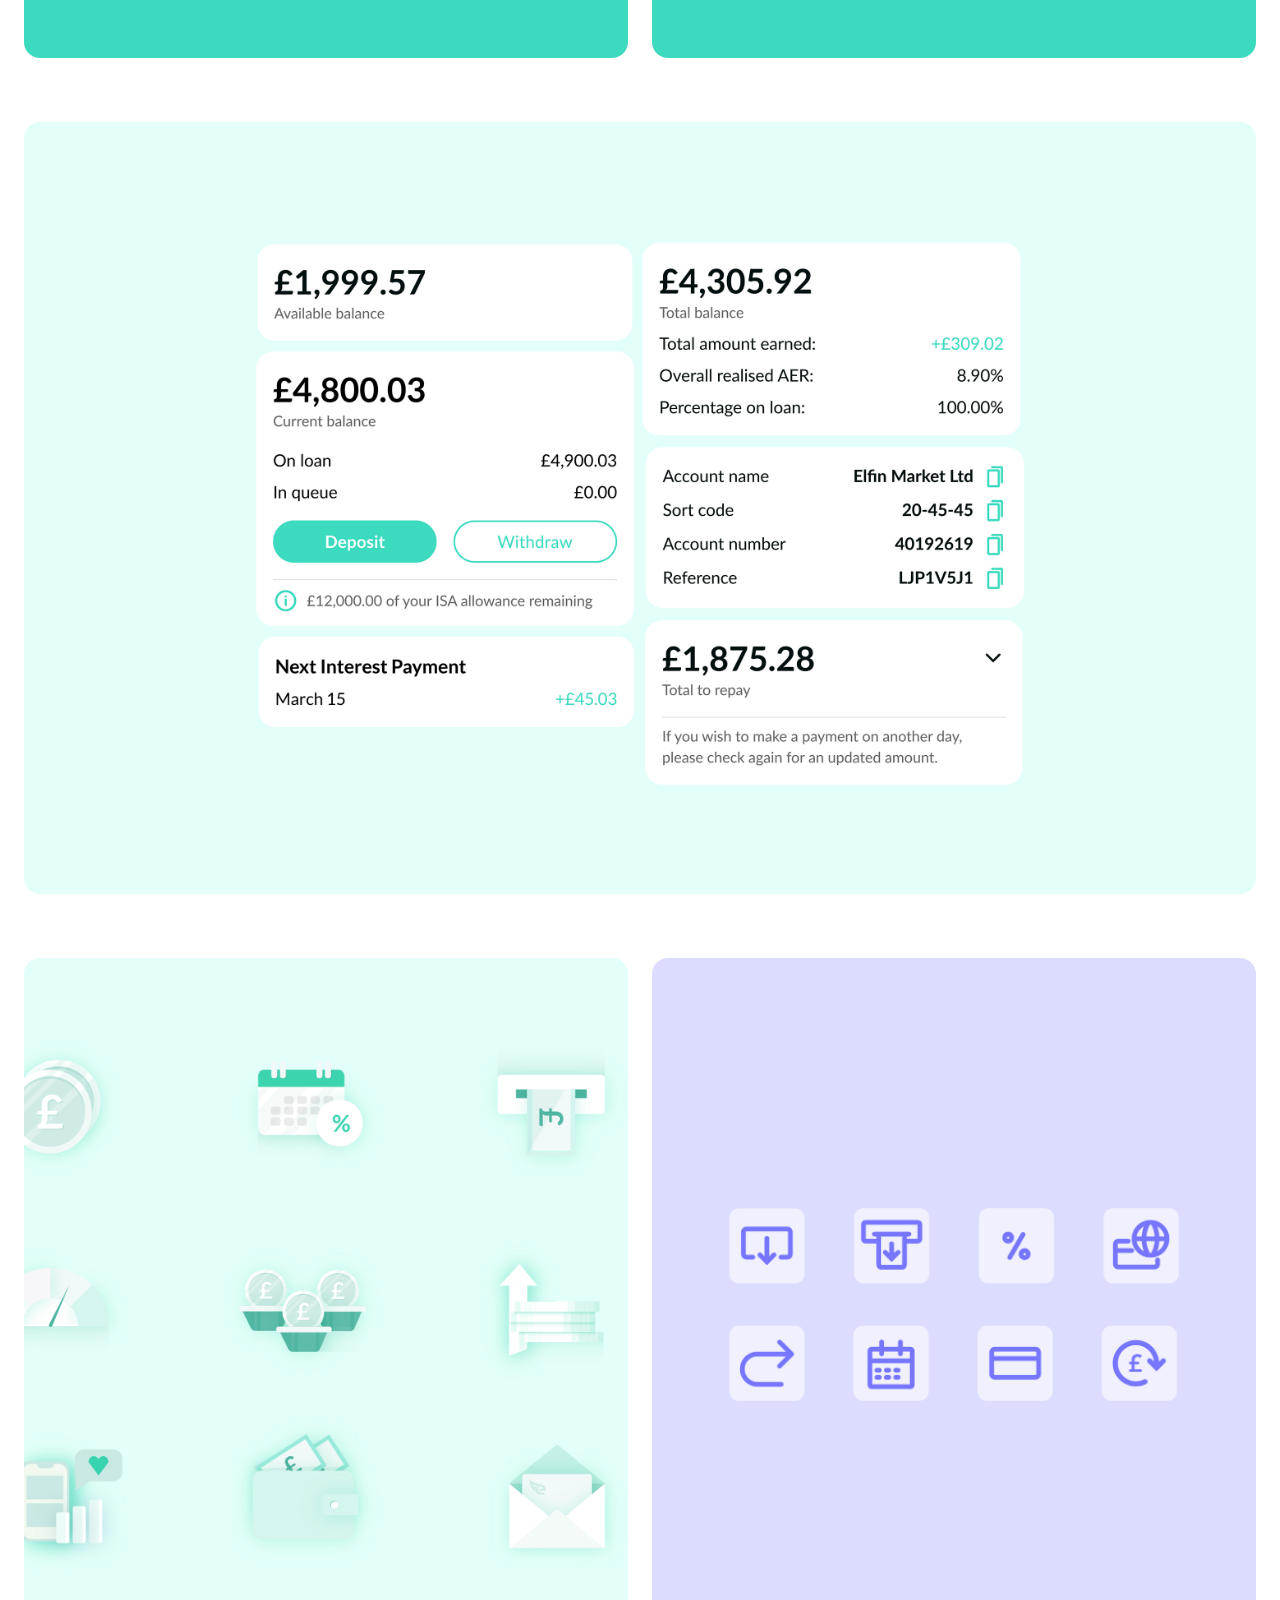
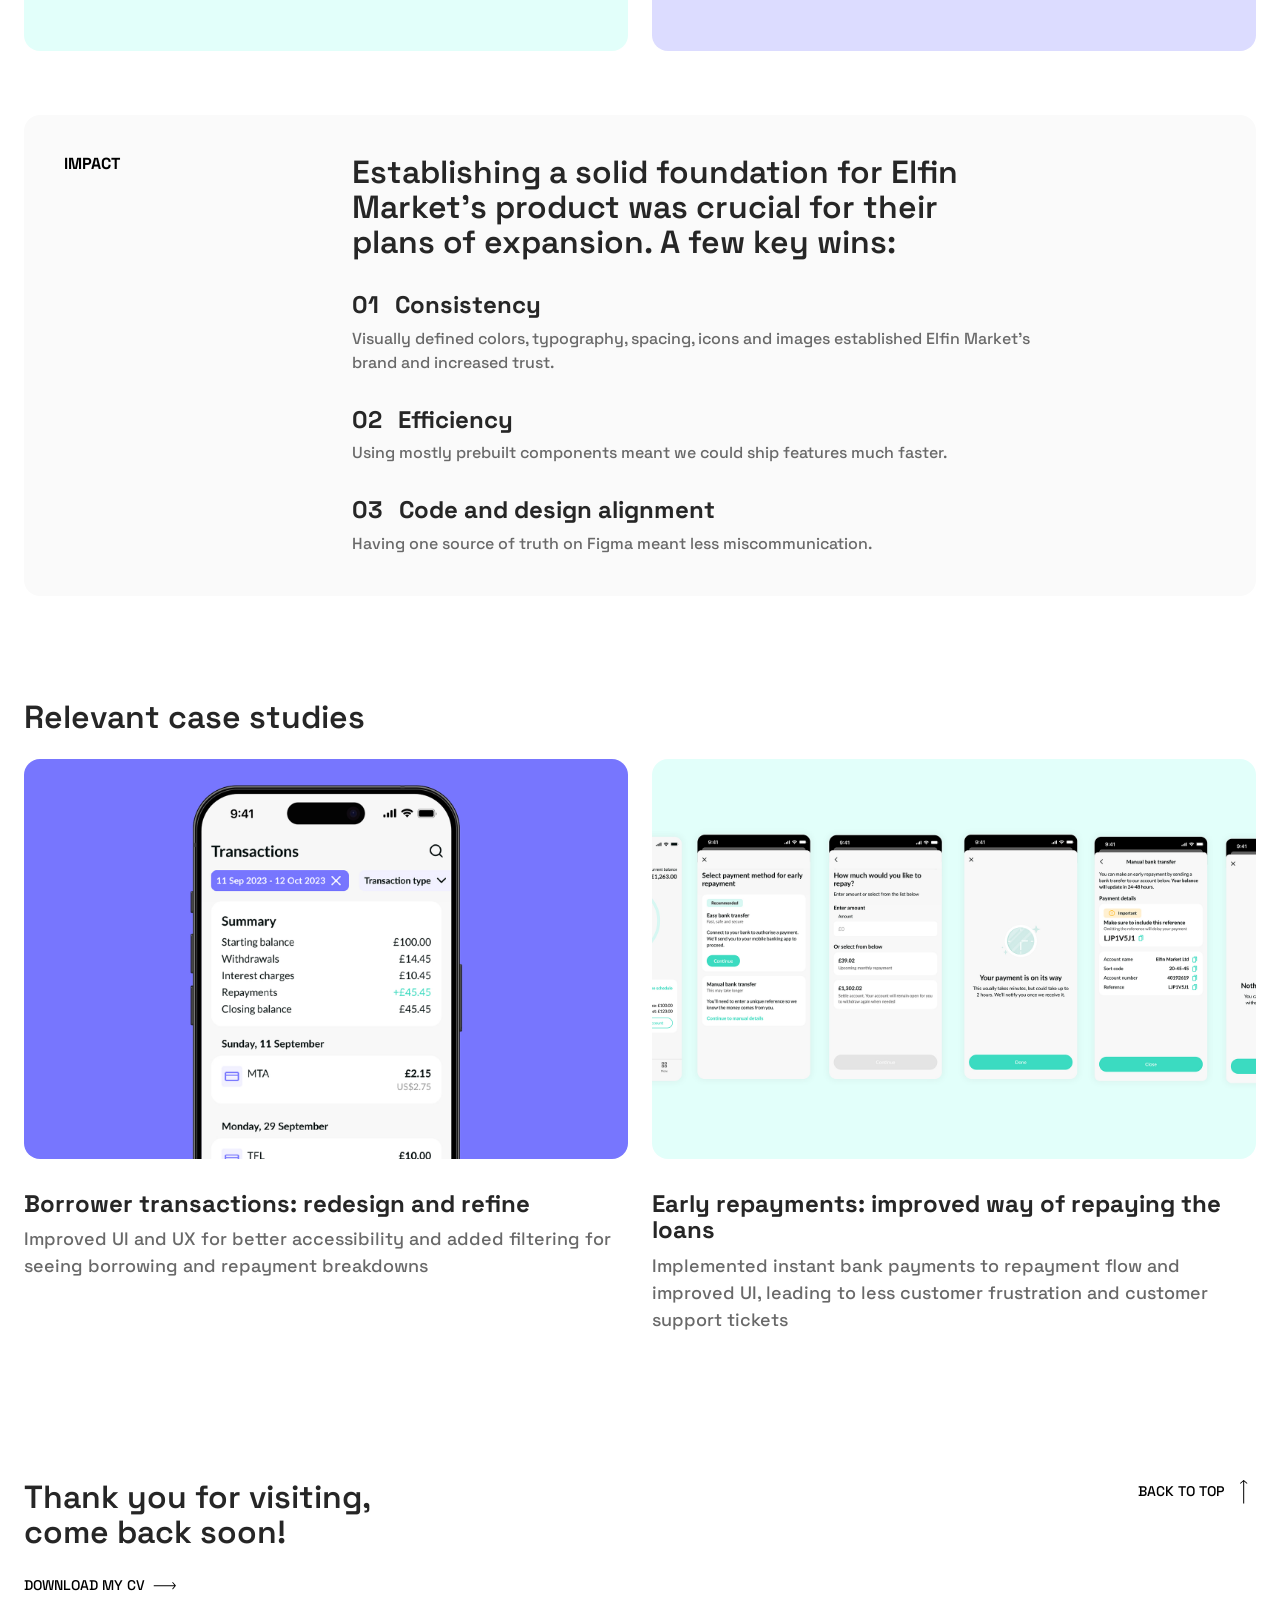
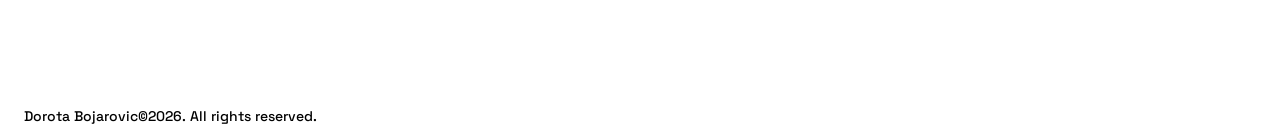
==== commit 174e624c: "Remove inline margin-top from second problem paragraph Co-Authored-By: Claude Sonnet 4.6 <noreply@an" ====
--- a/design-system.html
+++ b/design-system.html
@@ -110,7 +110,7 @@
                     to have core functionality, which could not be possible without an
                     established Design System of components.
                   </p>
-                  <p class="text-b1" style="margin-top: 16px;">
+                  <p class="text-b1">
                     Working closely with iOS and Android developers, 3 of us built a
                     system that worked in existing flows and scaled to new features.
                   </p>
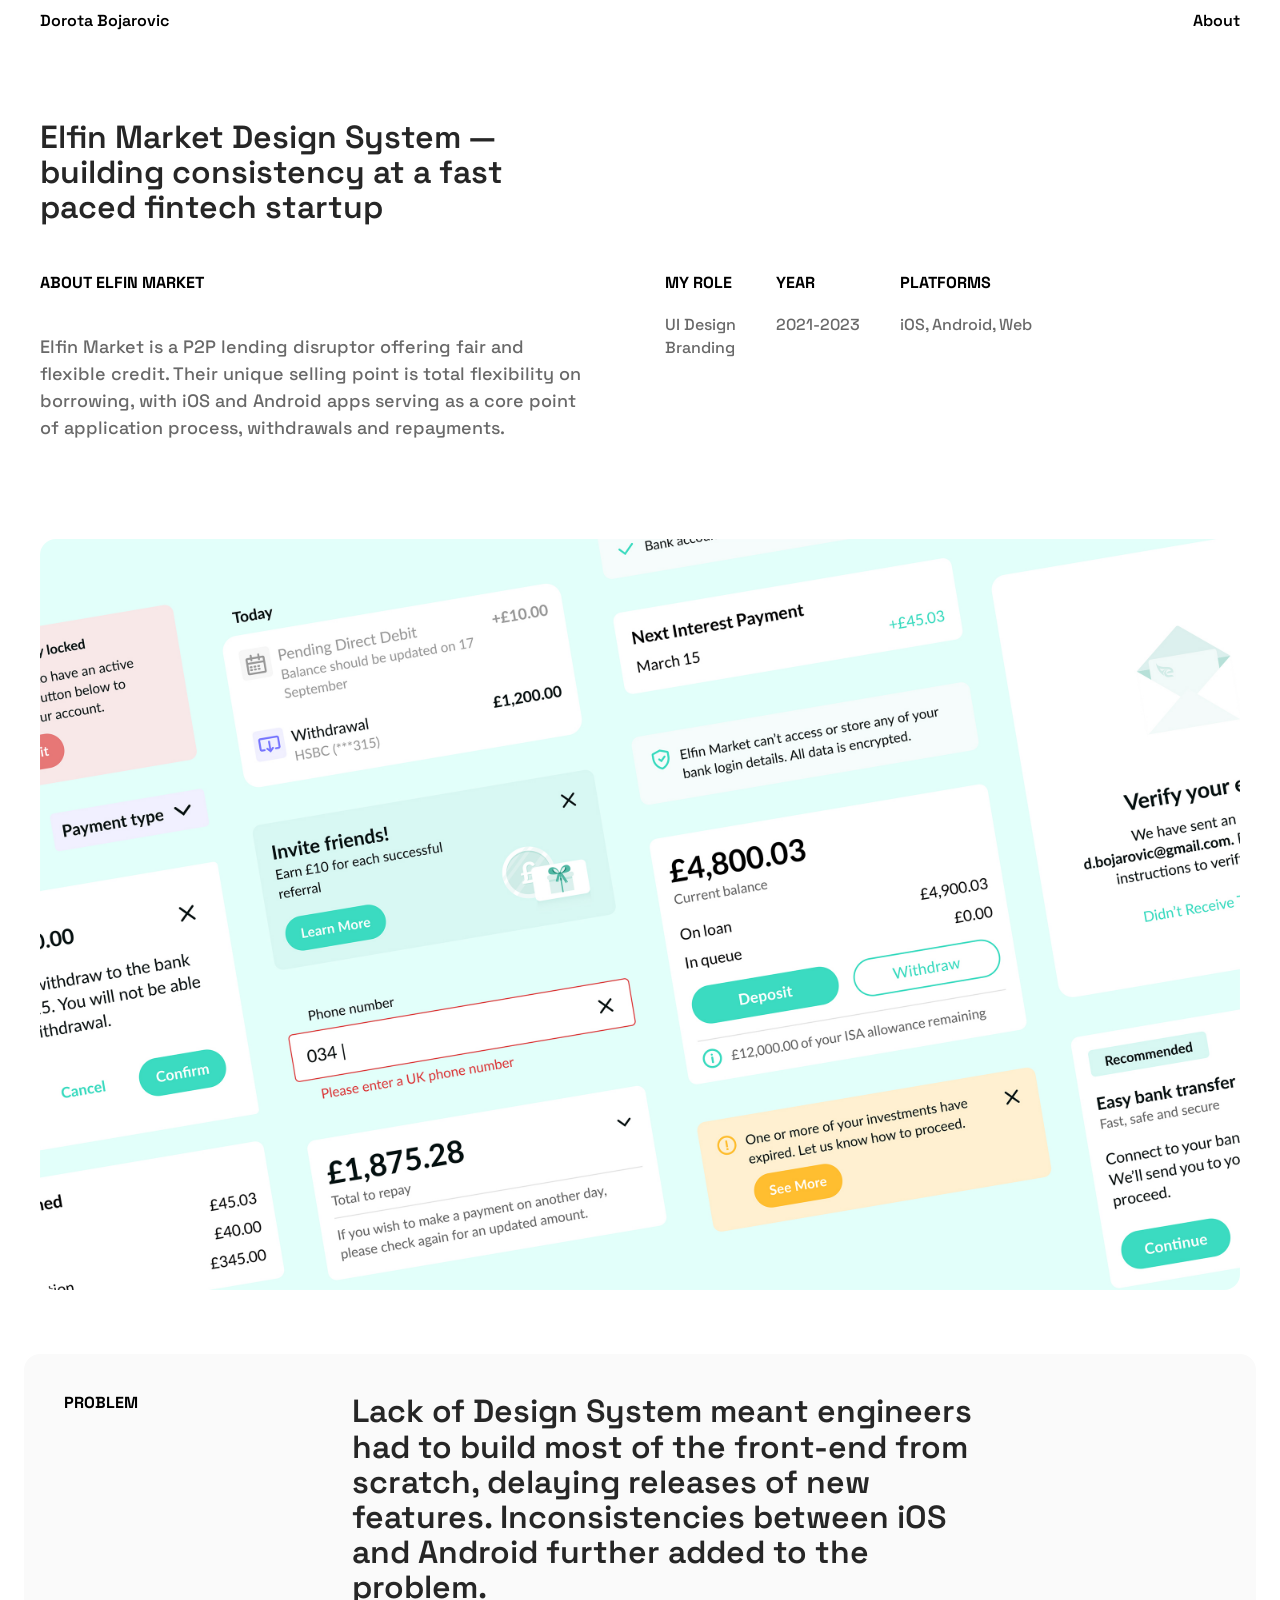
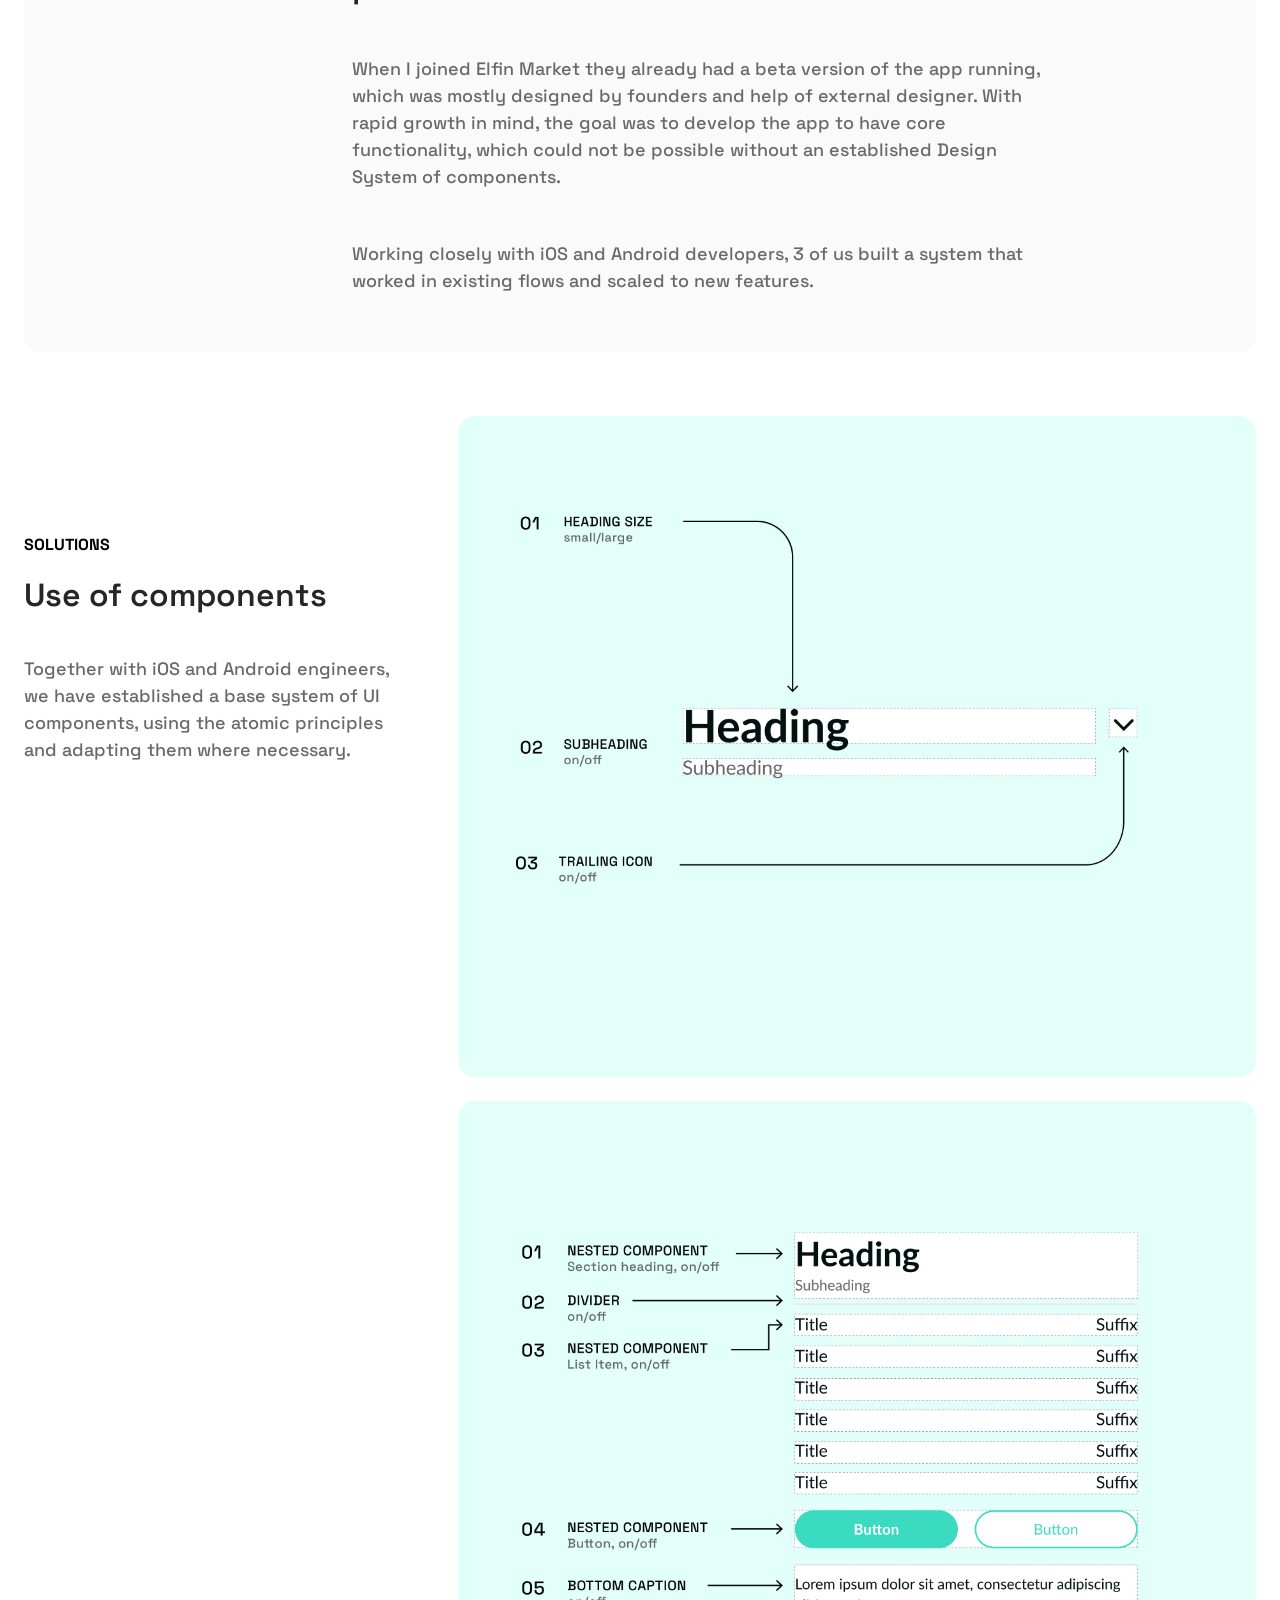
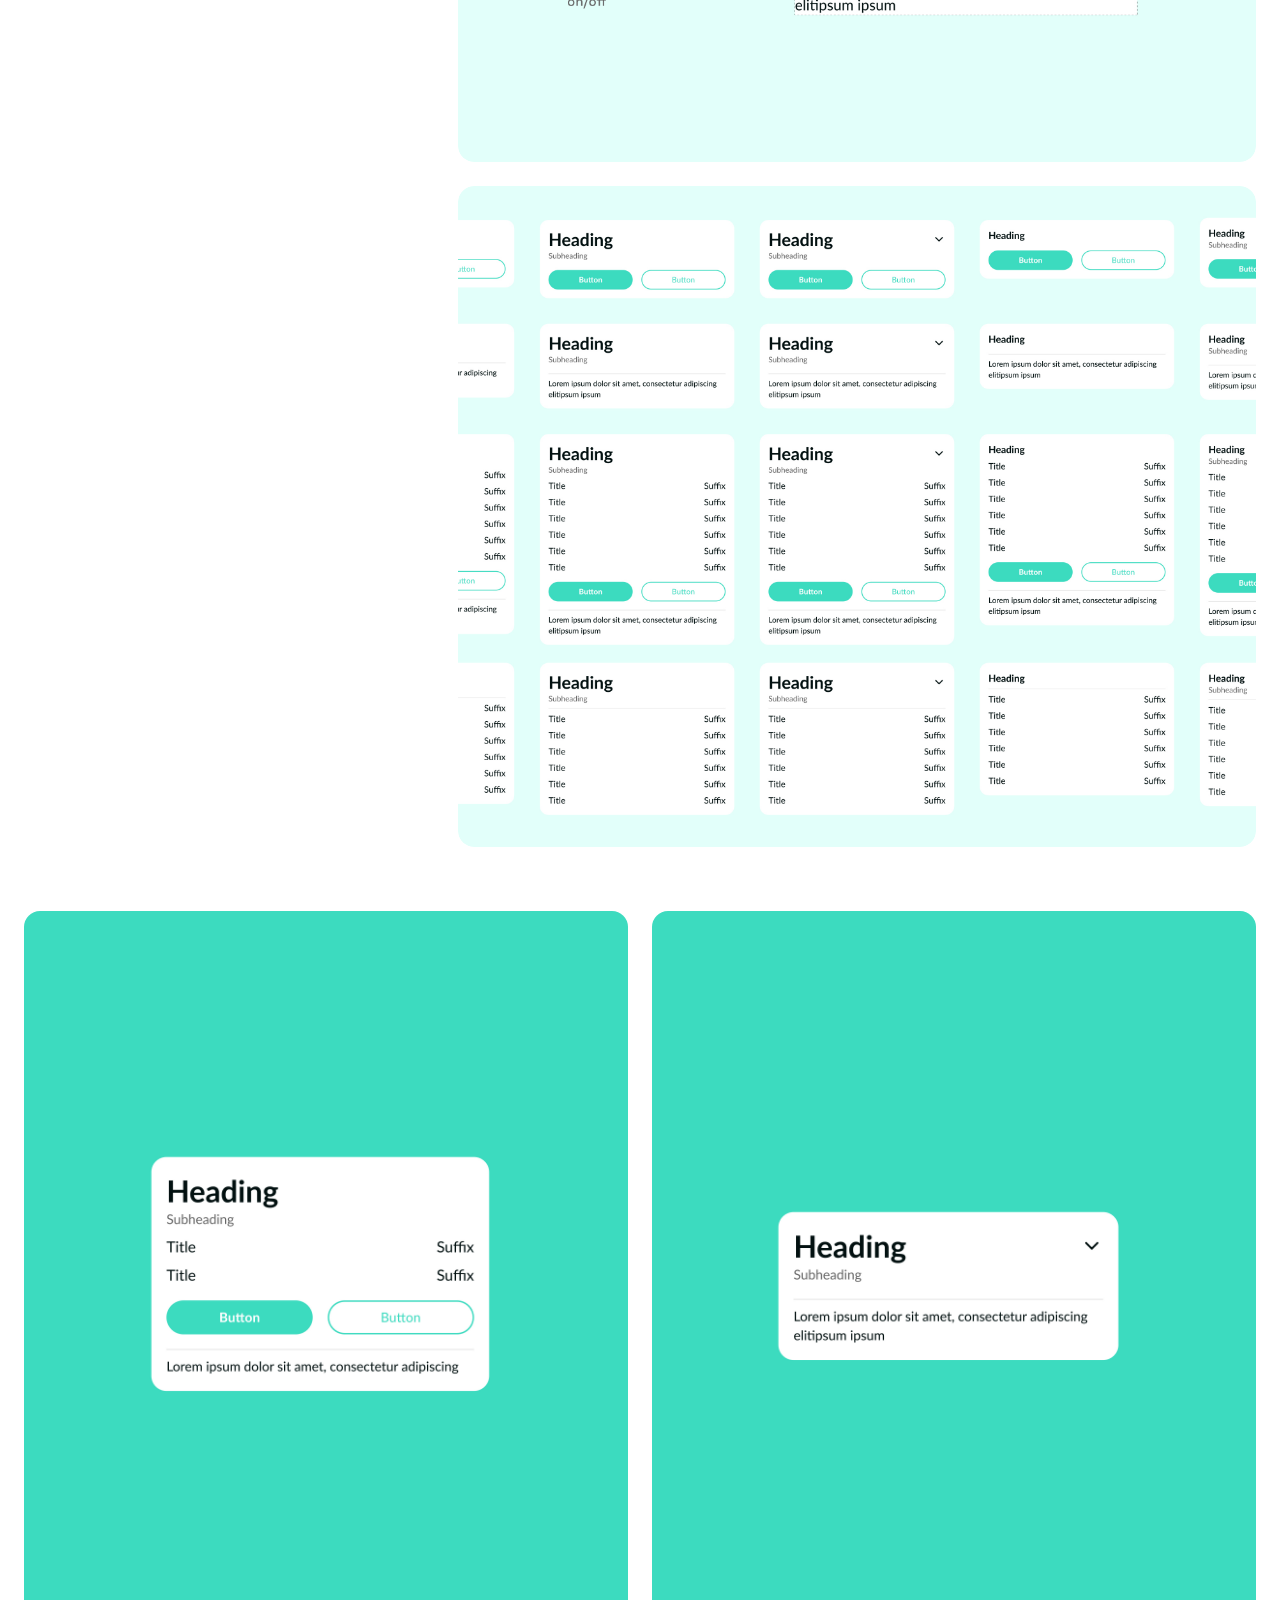
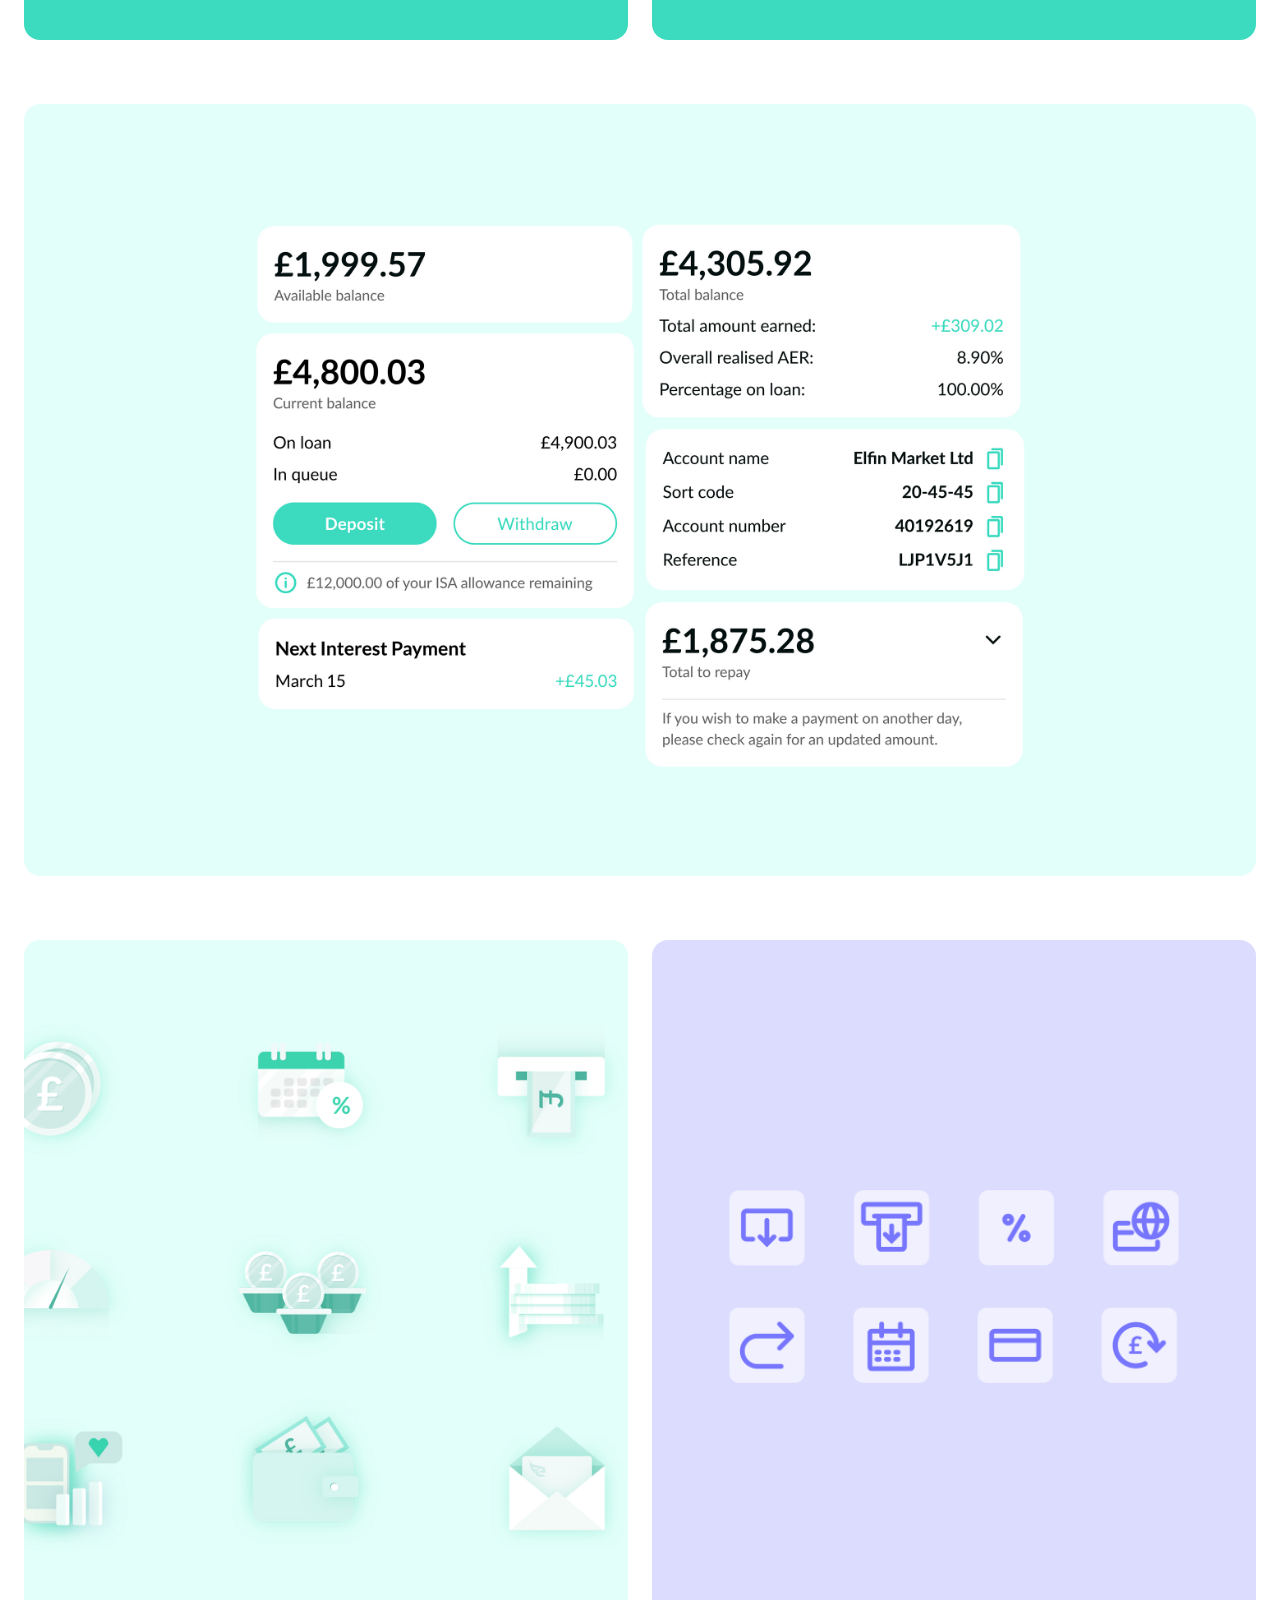
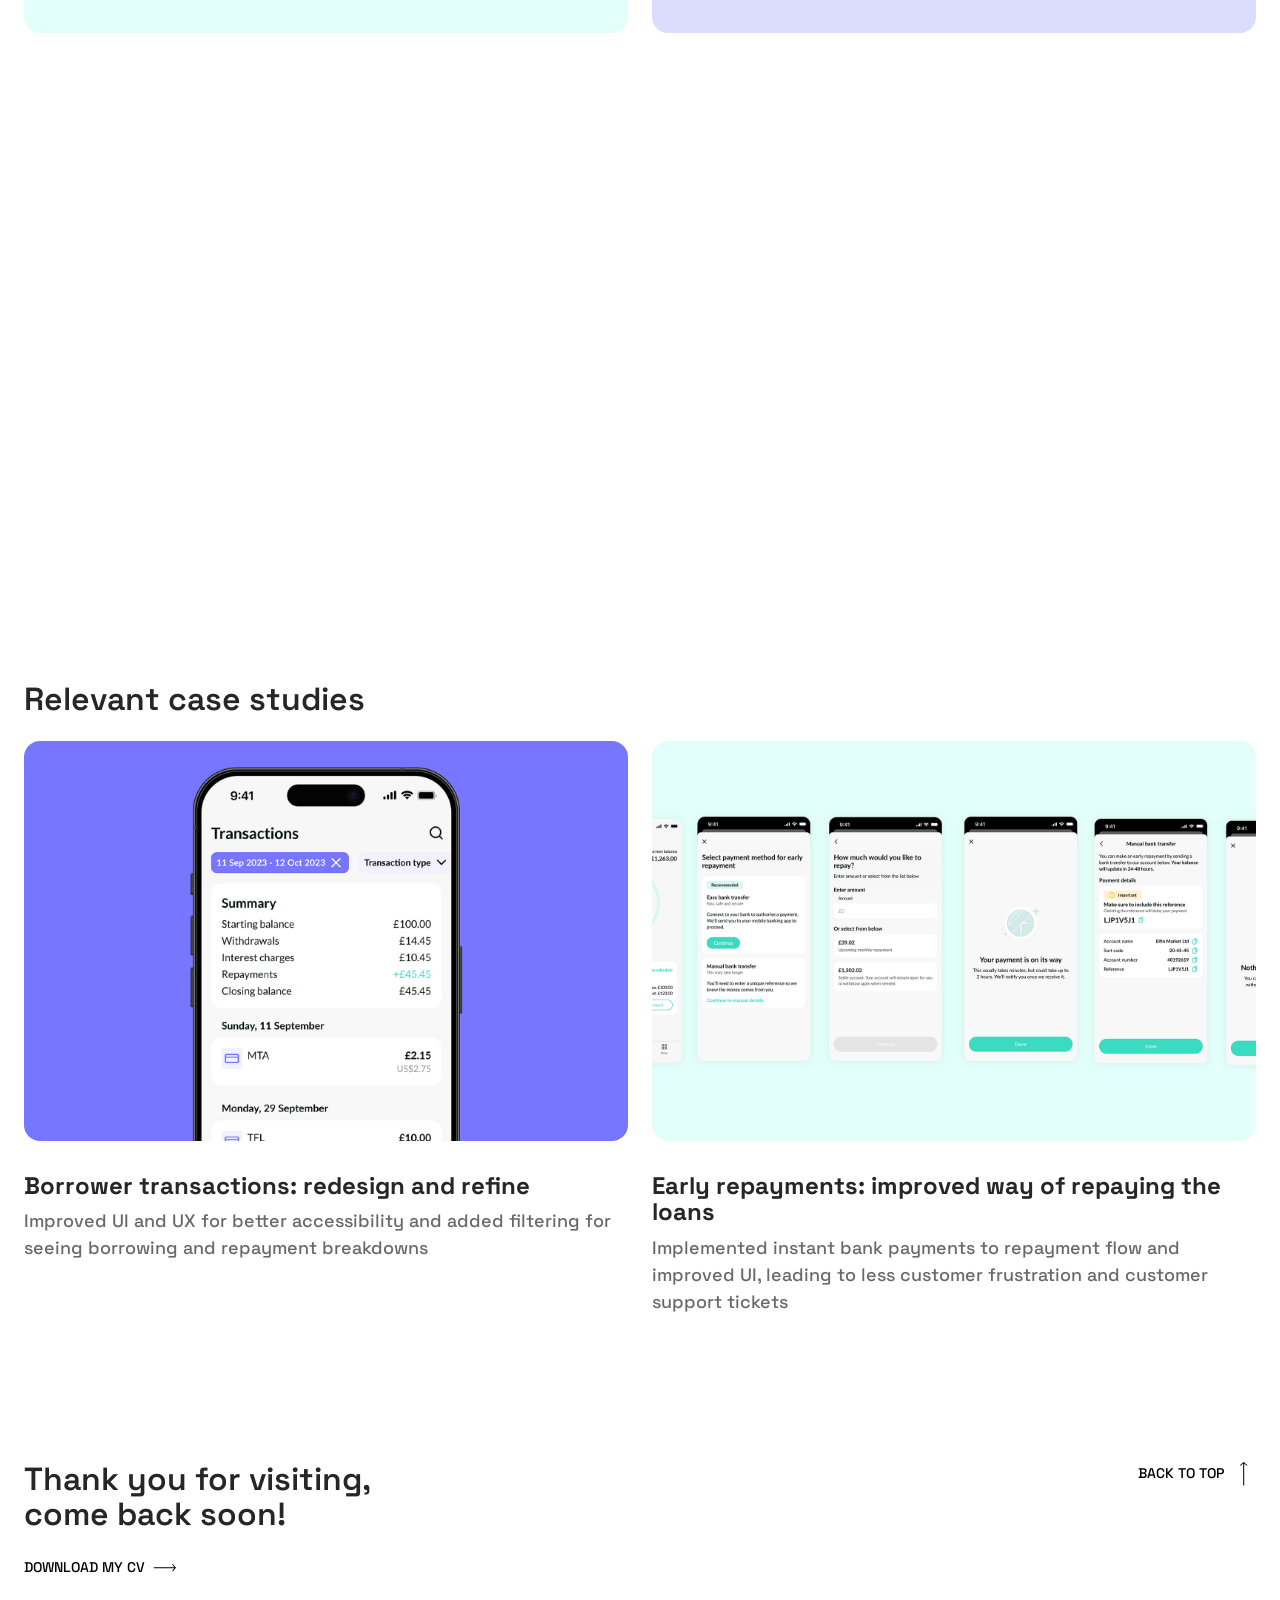
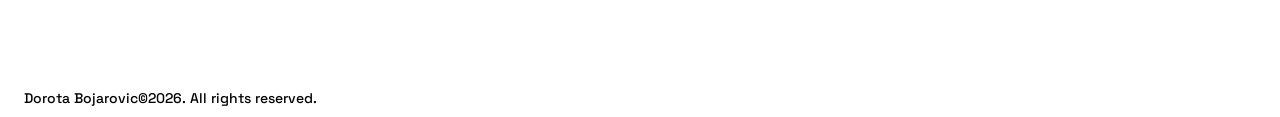
==== commit 9b25220f: "Add scroll-triggered sticky sidebar text swap on design-system page Co-Authored-By: Claude Sonnet 4." ====
--- a/design-system.html
+++ b/design-system.html
@@ -119,15 +119,15 @@
             </div>
           </div>
 
-          <!-- Solutions — Variations (sticky sidebar) -->
+          <!-- Solutions — sticky sidebar -->
           <div class="cs-solution cs-solution--sidebar">
             <div class="cs-solution__left">
               <p class="cs-section-label cs-solution__num">SOLUTIONS</p>
-              <h3 class="text-h1 cs-solution__title">Variations</h3>
-              <p class="text-b1">
-                Noticing few repeating patterns in a financial app environment,
-                we've developed a few more complex components. These spanned
-                across multiple user journeys.
+              <h3 class="text-h1 cs-solution__title" id="ds-solution-title">Use of components</h3>
+              <p class="text-b1" id="ds-solution-body">
+                Together with iOS and Android engineers, we have established a
+                base system of UI components, using the atomic principles and
+                adapting them where necessary.
               </p>
             </div>
             <div class="cs-solution__right">
@@ -137,7 +137,7 @@
               <div class="cs-media-wrap">
                 <img class="cs-img" src="images/design-system/DS-3.jpg" alt="" />
               </div>
-              <div class="cs-media-wrap">
+              <div class="cs-media-wrap" id="ds-img-3">
                 <img class="cs-img" src="images/design-system/DS-4.jpg" alt="" />
               </div>
             </div>
--- a/transactions.css
+++ b/transactions.css
@@ -150,6 +150,10 @@
   max-width: 700px;
 }
 
+.cs-problem__col-body .text-b1 + .text-b1 {
+  margin-top: 0;
+}
+
 /* ─── Problem list ───────────────────────────────────────────────────────── */
 
 .cs-problem {
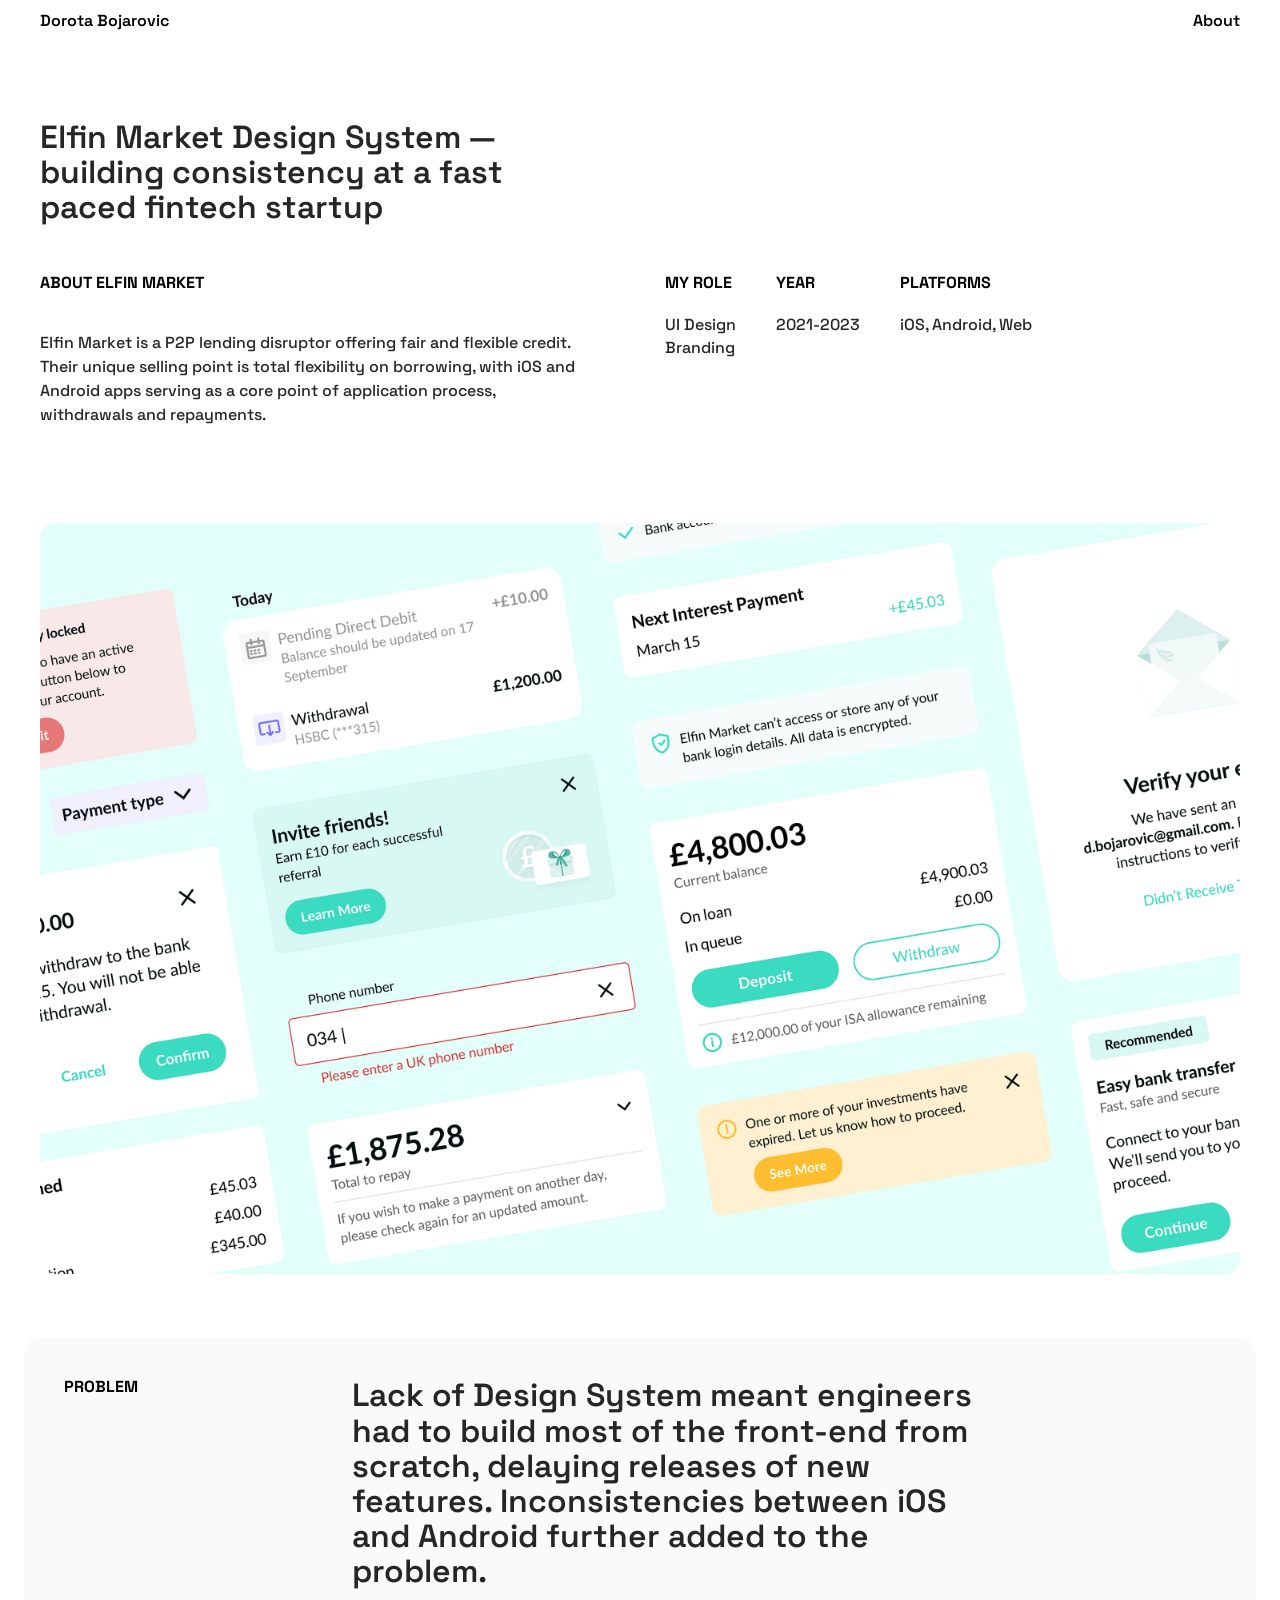
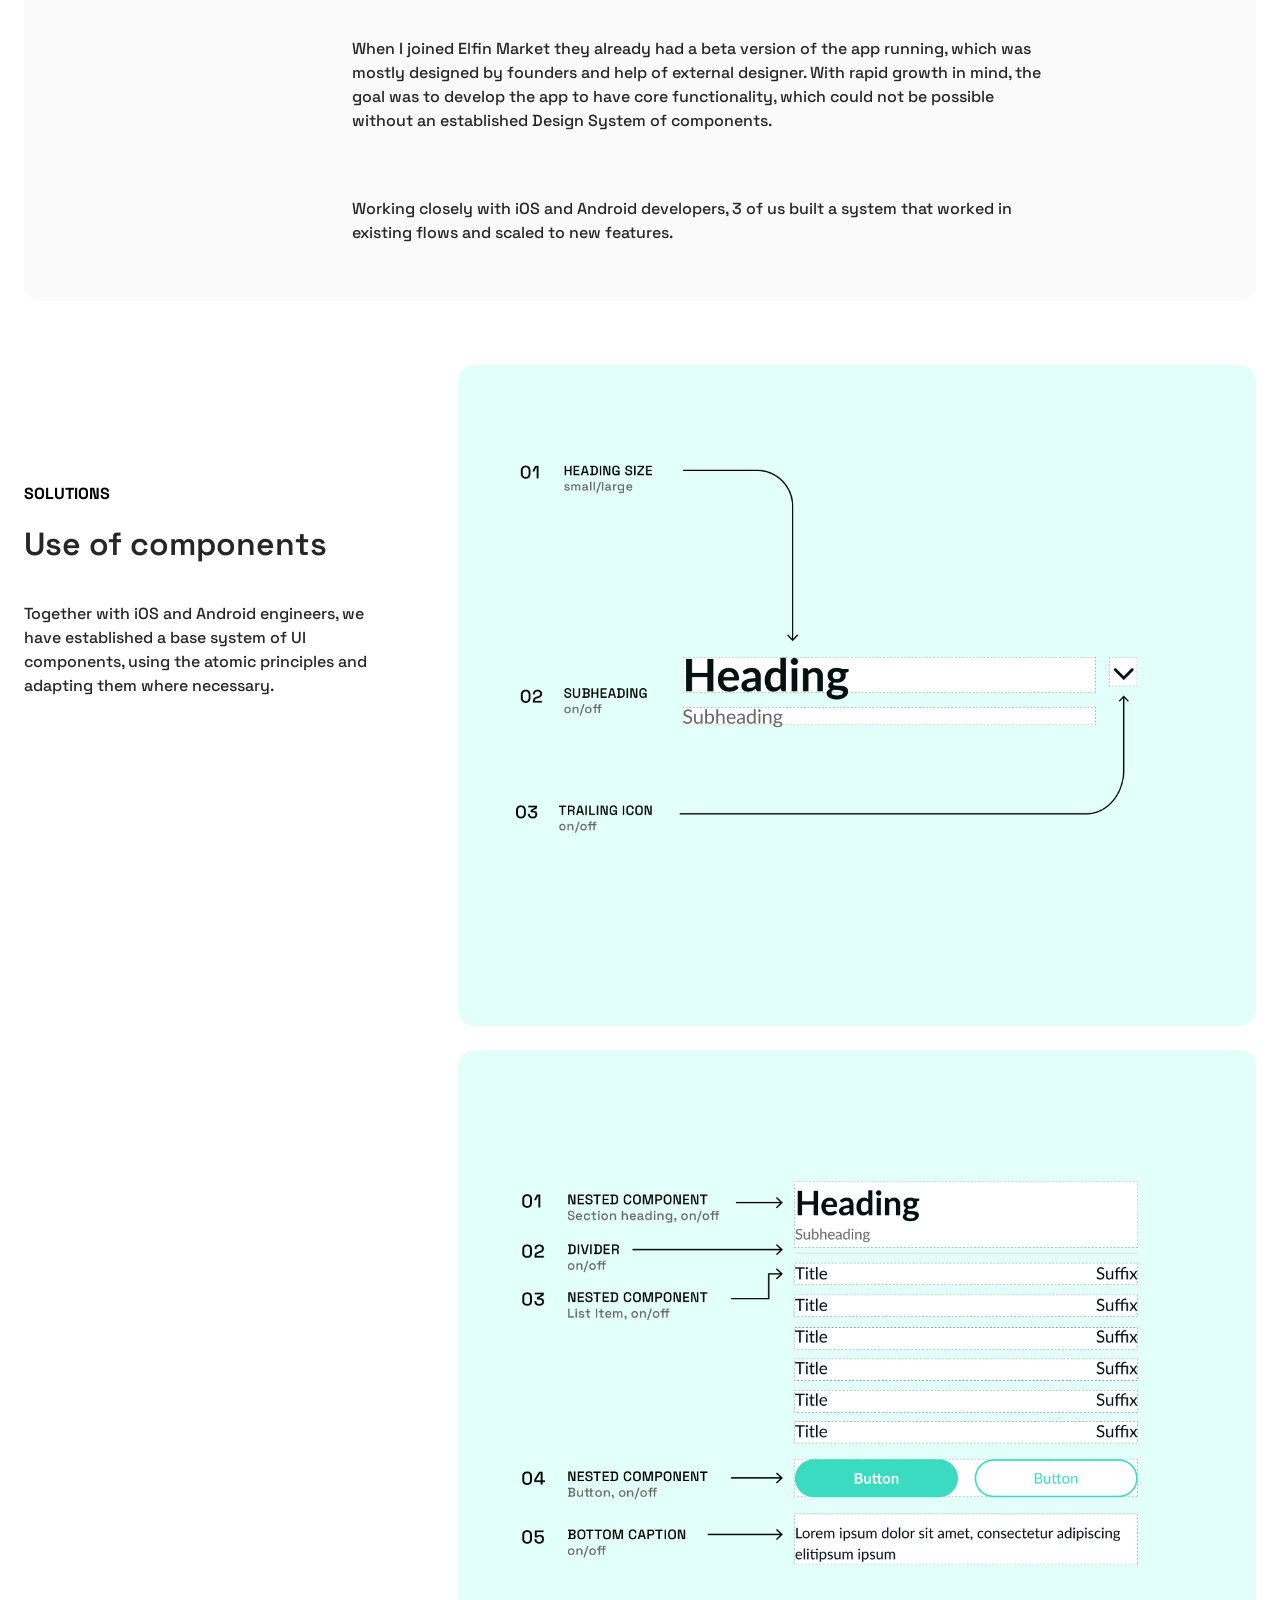
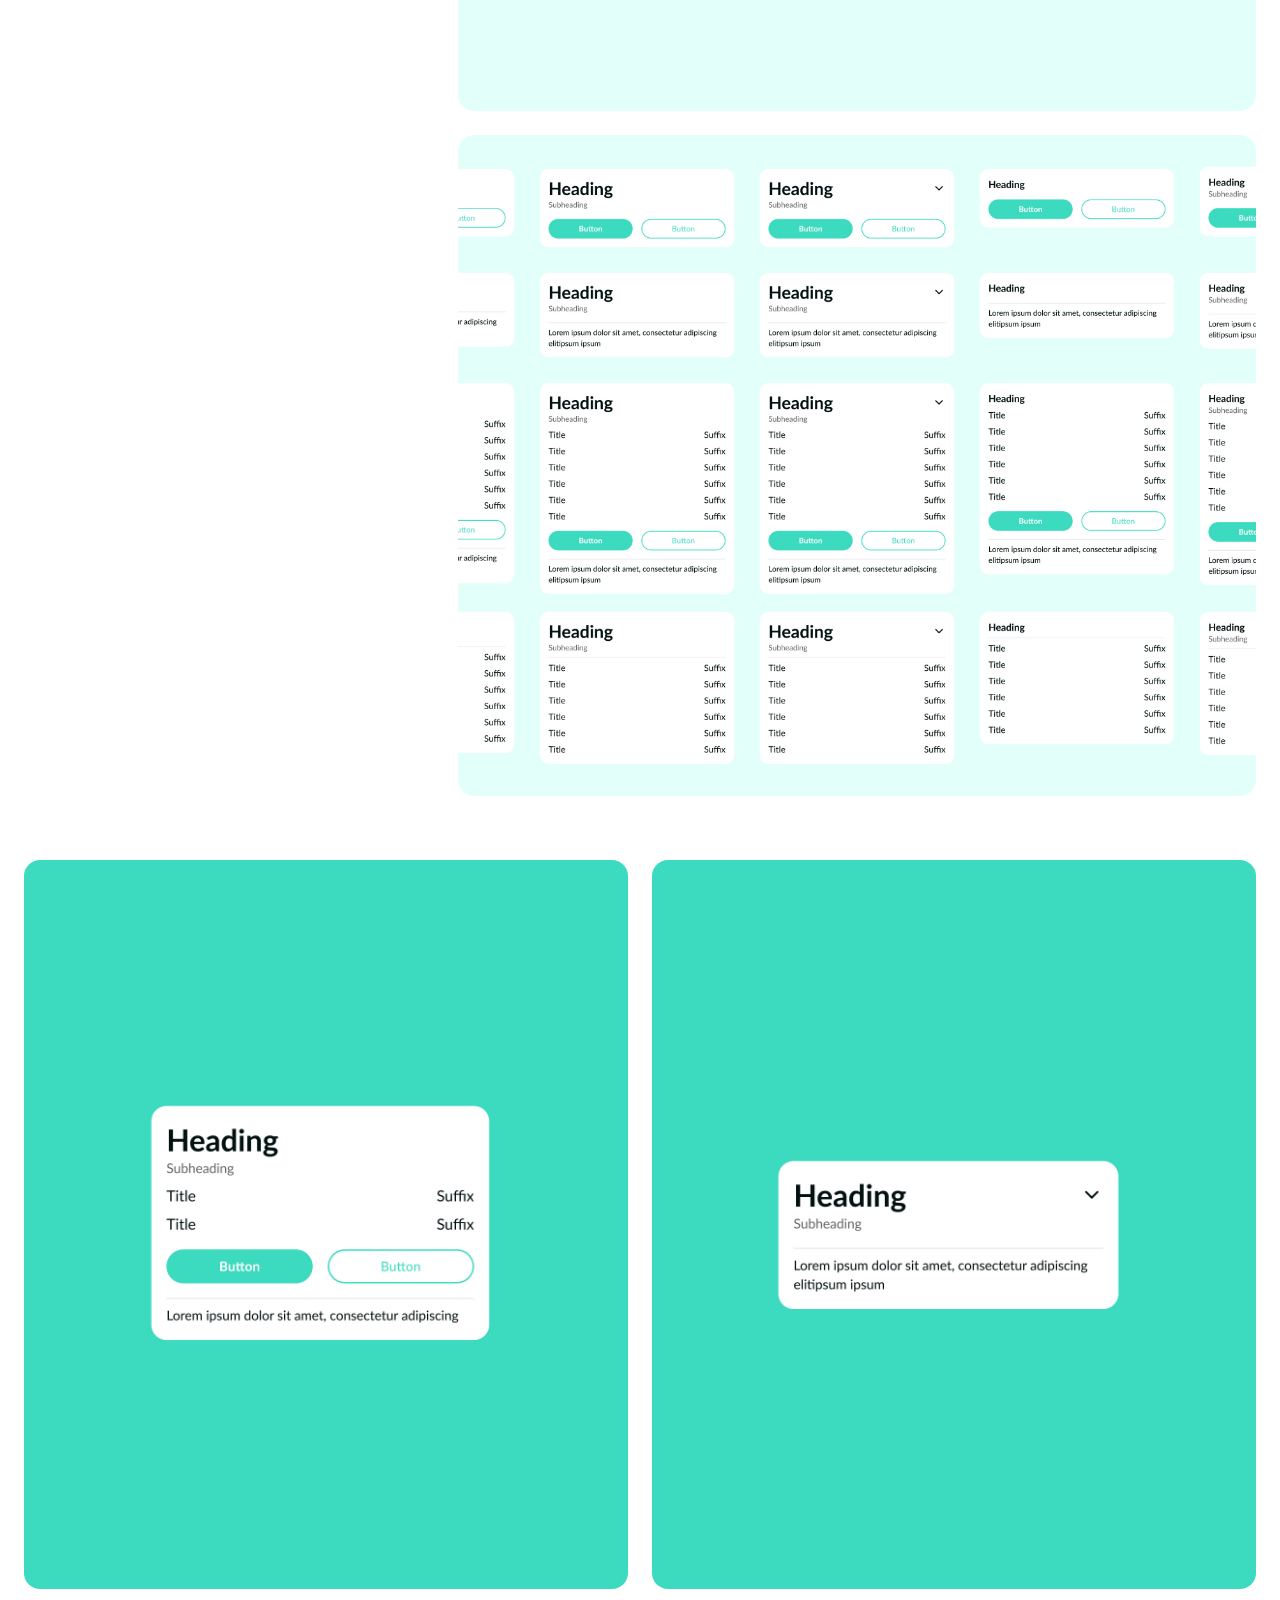
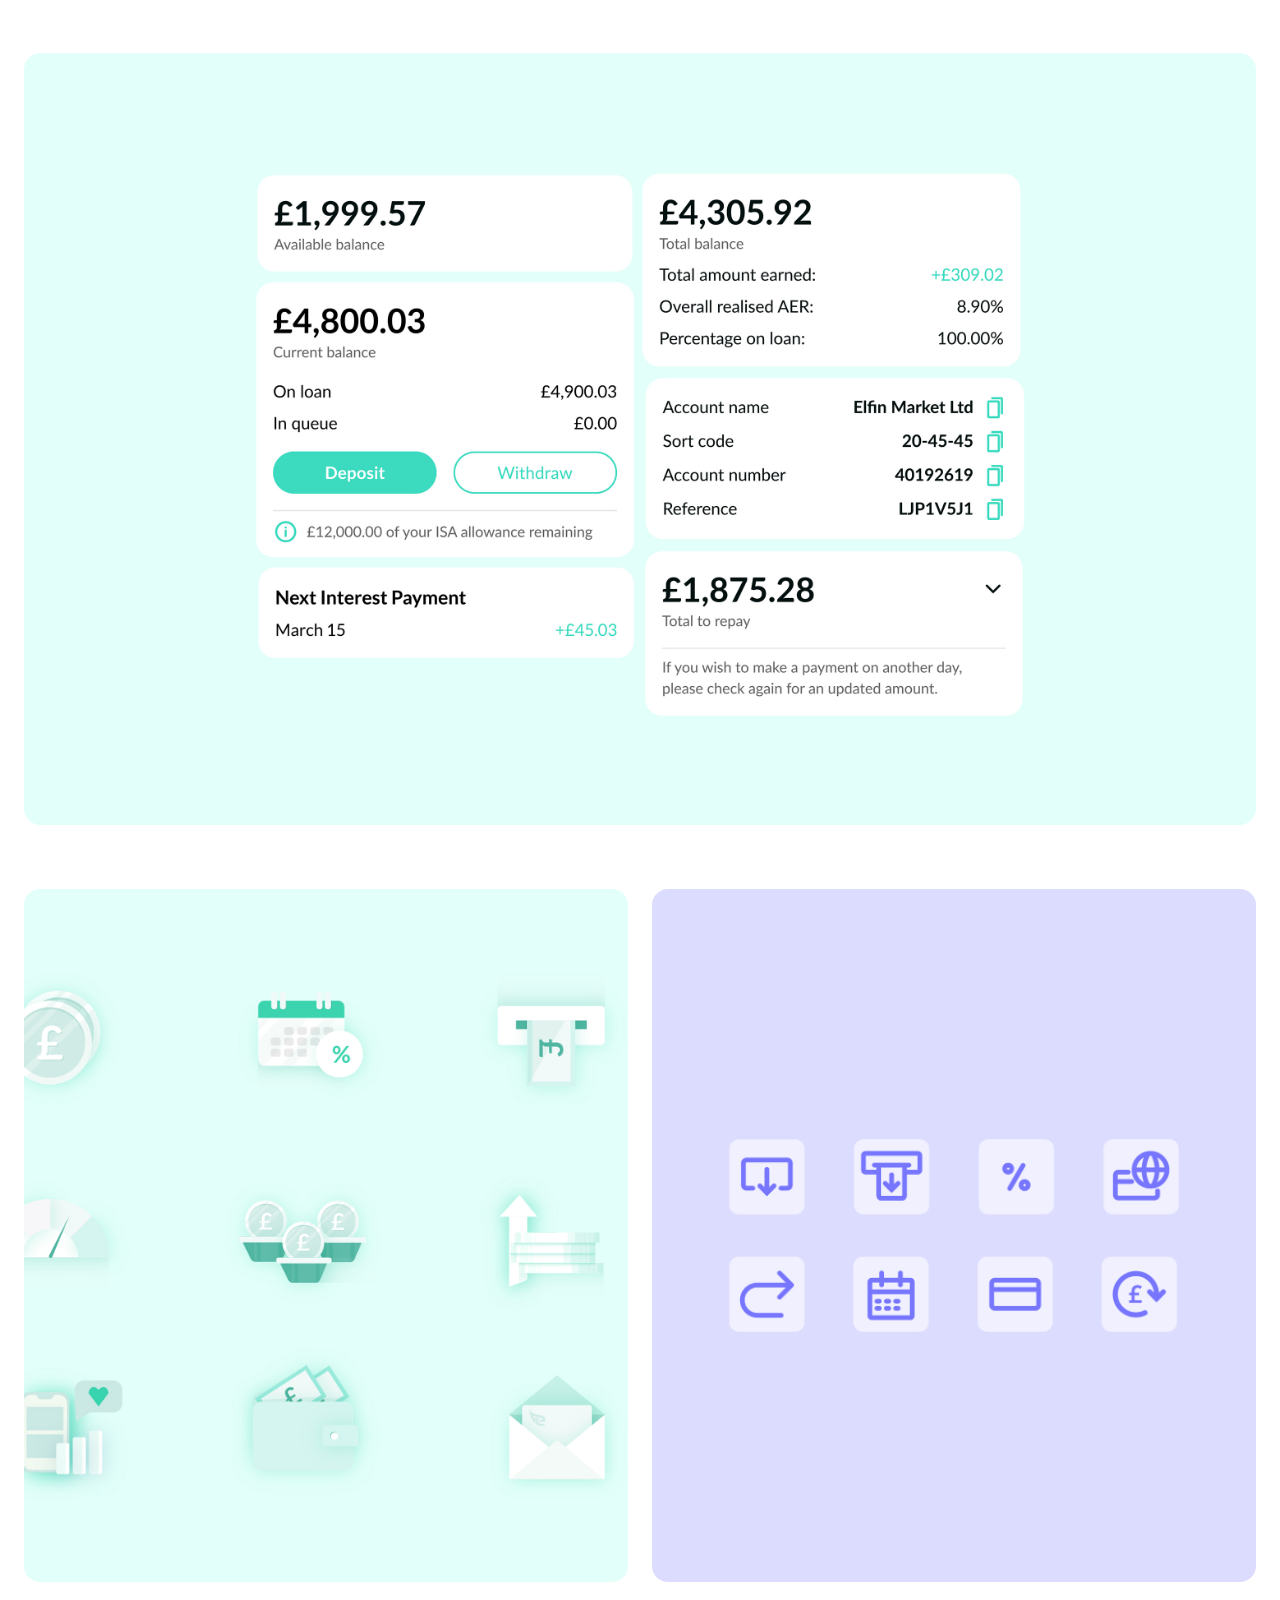
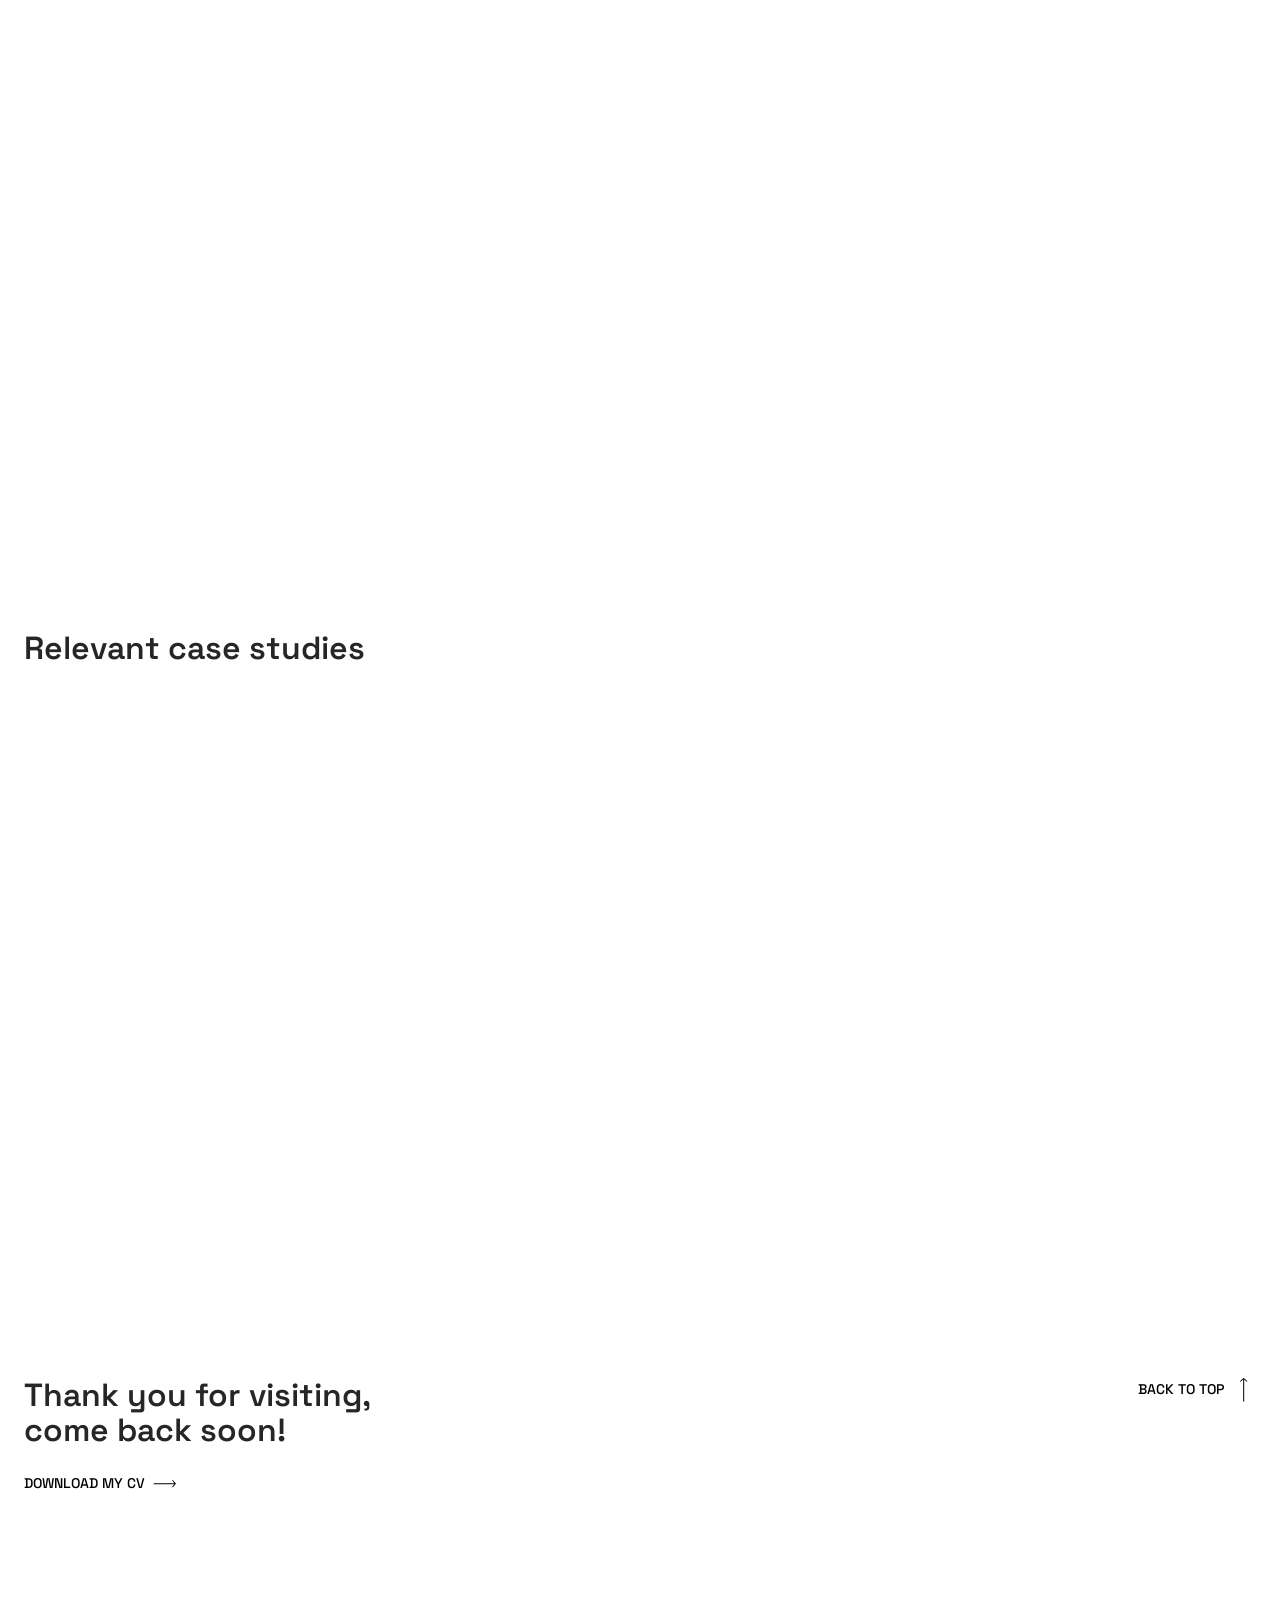
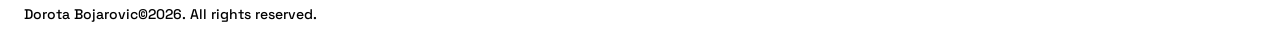
==== commit d1b4cab9: "Mobile updates: text-b2, black body text, 16px gutters, video fix, footer divider, related card rede" ====
--- a/design-system.html
+++ b/design-system.html
@@ -45,7 +45,7 @@
           <div class="cs-intro__columns">
             <div class="cs-intro__left">
               <p class="cs-section-label">ABOUT ELFIN MARKET</p>
-              <p class="text-b1">
+              <p class="text-b2">
                 Elfin Market is a P2P lending disruptor offering fair and flexible credit.
                 Their unique selling point is total flexibility on borrowing, with iOS and
                 Android apps serving as a core point of application process, withdrawals
@@ -103,14 +103,14 @@
                     front-end from scratch, delaying releases of new features.
                     Inconsistencies between iOS and Android further added to the problem.
                   </h2>
-                  <p class="text-b1">
+                  <p class="text-b2">
                     When I joined Elfin Market they already had a beta version of the app
                     running, which was mostly designed by founders and help of external
                     designer. With rapid growth in mind, the goal was to develop the app
                     to have core functionality, which could not be possible without an
                     established Design System of components.
                   </p>
-                  <p class="text-b1">
+                  <p class="text-b2">
                     Working closely with iOS and Android developers, 3 of us built a
                     system that worked in existing flows and scaled to new features.
                   </p>
@@ -124,7 +124,7 @@
             <div class="cs-solution__left">
               <p class="cs-section-label cs-solution__num">SOLUTIONS</p>
               <h3 class="text-h1 cs-solution__title" id="ds-solution-title">Use of components</h3>
-              <p class="text-b1" id="ds-solution-body">
+              <p class="text-b2" id="ds-solution-body">
                 Together with iOS and Android engineers, we have established a
                 base system of UI components, using the atomic principles and
                 adapting them where necessary.
@@ -236,10 +236,17 @@
                   />
                 </a>
                 <div class="cs-related__text">
+                  <div class="cs-related__meta">
+                    <p class="text-h4">2023</p>
+                    <div class="cs-related__platforms">
+                      <span class="platform-pill">iOS</span>
+                      <span class="platform-pill">Android</span>
+                    </div>
+                  </div>
                   <h3 class="cs-related__title">
                     <a href="transactions.html">Borrower transactions: redesign and refine</a>
                   </h3>
-                  <p class="text-b1 cs-related__desc">
+                  <p class="text-b2 cs-related__desc">
                     Improved UI and UX for better accessibility and added filtering
                     for seeing borrowing and repayment breakdowns
                   </p>
@@ -259,10 +266,17 @@
                   />
                 </a>
                 <div class="cs-related__text">
+                  <div class="cs-related__meta">
+                    <p class="text-h4">2021–2024</p>
+                    <div class="cs-related__platforms">
+                      <span class="platform-pill">iOS</span>
+                      <span class="platform-pill">Android</span>
+                    </div>
+                  </div>
                   <h3 class="cs-related__title">
                     <a href="early-repayments.html">Early repayments: improved way of repaying the loans</a>
                   </h3>
-                  <p class="text-b1 cs-related__desc">
+                  <p class="text-b2 cs-related__desc">
                     Implemented instant bank payments to repayment flow and improved
                     UI, leading to less customer frustration and customer support tickets
                   </p>
--- a/style.css
+++ b/style.css
@@ -96,13 +96,13 @@
   white-space: nowrap;
 }
 
-/* B1 — Figma: size 18, line height 120%, Medium, grey-50 */
+/* B1 — Figma: size 18, line height 120%, Medium */
 .text-b1 {
   font-family: var(--font-family-font-1);
   font-weight: 500;
   font-size: var(--font-size-18);
   line-height: 150%;
-  color: var(--color-yellow-grey-50);
+  color: var(--color-yellow-grey-80);
 }
 
 .text-b1 p {
@@ -112,8 +112,11 @@
 }
 
 .text-b2 {
+  font-family: var(--font-family-font-1);
+  font-weight: 500;
   font-size: 16px;
   line-height: 150%;
+  color: var(--color-yellow-grey-80);
 }
 
 /* Button / filter label — 14 / Medium / 1.1 / uppercase */
@@ -434,6 +437,27 @@
   width: 100%;
 }
 
+/* Platform pills — hidden on desktop, visible on mobile */
+.project-card__platforms {
+  display: none;
+  gap: 4px;
+}
+
+.platform-pill {
+  display: flex;
+  align-items: center;
+  border: 0.25px solid #000;
+  border-radius: 999px;
+  padding: 4px 8px;
+  font-family: var(--font-family-font-1);
+  font-weight: 500;
+  font-size: 14px;
+  line-height: 1.1;
+  color: #000;
+  text-transform: uppercase;
+  white-space: nowrap;
+}
+
 /* Footer — node 15:1075 (instance on 1440w) */
 .footer {
   display: flex;
@@ -590,22 +614,23 @@
   }
 }
 
-/* 422w: narrow column; filter group 70px tall (two rows) */
+/* 422w */
 @media (max-width: 767px) {
   .header {
-    padding: 10.41px 24px 10.39px;
+    padding: 10.41px 16px 10.39px;
   }
 
   .section-hero__container {
     max-width: none;
     width: 100%;
-    padding: 0 24px;
+    padding: 0 16px;
   }
 
   .section--case-studies {
     max-width: none;
     width: 100%;
-    padding: 80px 24px;
+    padding: 40px 16px 72px;
+    gap: 32px;
   }
 
   .section-hero__copy-wrap {
@@ -621,25 +646,30 @@
   .filter-tab-group {
     flex-wrap: wrap;
     width: 100%;
-    min-height: 70px;
+    row-gap: 8px;
+    column-gap: 4px;
     align-content: flex-start;
-    row-gap: 16px;
+    min-height: 0;
+  }
+
+  .filter-tab {
+    padding: 8px 12px;
   }
 
   .project-list {
-    gap: 44px;
+    gap: 56px;
   }
 
   .project-card {
     flex-direction: column;
     align-items: stretch;
-    gap: 24px;
+    gap: 16px;
   }
 
   .project-card__image {
     flex: none;
     width: 100%;
-    height: 360px;
+    height: 250px;
   }
 
   .project-card__content {
@@ -647,16 +677,46 @@
     width: 100%;
     padding-left: 0;
     align-self: auto;
+    gap: 16px;
+  }
+
+  .project-card__meta {
+    display: flex;
+    align-items: center;
+    justify-content: space-between;
+    width: 100%;
+  }
+
+  .project-card__platforms {
+    display: flex;
+  }
+
+  .project-card__vertical {
+    gap: 12px;
   }
 
   .project-card__body {
     max-width: 100%;
+  }
+
+  .project-card .text-b1 {
+    font-size: 14px;
+    line-height: 1.2;
+  }
+
+  .footer::before {
+    content: '';
+    display: block;
+    height: 1px;
+    background: #000;
+    margin: 0 16px;
   }
 
   .footer__row {
     flex-direction: column;
     align-items: flex-start;
-    gap: 40px;
+    padding: 24px 16px;
+    gap: 24px;
   }
 
   .footer__left {
@@ -665,7 +725,11 @@
   }
 
   .footer__back {
-    align-self: flex-start;
+    display: none;
+  }
+
+  .footer__legal-row {
+    padding: 0 16px 24px;
   }
 
   .text-h5 {
--- a/transactions.css
+++ b/transactions.css
@@ -79,7 +79,7 @@
   font-weight: 500;
   font-size: var(--font-size-16);
   line-height: 1.2;
-  color: var(--color-yellow-grey-50);
+  color: var(--color-yellow-grey-80);
 }
 
 /* ─── Hero ───────────────────────────────────────────────────────────────── */
@@ -209,7 +209,7 @@
   margin: 0;
   font-family: var(--font-family-font-1);
   font-weight: 500;
-  color: var(--color-yellow-grey-50);
+  color: var(--color-yellow-grey-80);
   max-width: 678px;
 }
 
@@ -364,6 +364,17 @@
   border-radius: 16px;
 }
 
+/* ─── Related card meta (year + pills) — hidden on desktop, shown on mobile ─ */
+
+.cs-related__meta {
+  display: none;
+}
+
+.cs-related__platforms {
+  display: none;
+  gap: 4px;
+}
+
 /* ─── Relevant case studies ──────────────────────────────────────────────── */
 
 .cs-related {
@@ -529,7 +540,7 @@
 /* 422w (mobile) */
 @media (max-width: 767px) {
   .cs-intro {
-    padding: 80px 24px 0;
+    padding: 80px 16px 0;
   }
 
   .cs-intro__columns {
@@ -548,12 +559,20 @@
   }
 
   .cs-hero {
-    padding: 40px 24px 0;
+    padding: 40px 16px 0;
   }
 
   .cs-content {
-    padding: 40px 24px 0;
+    padding: 40px 16px 0;
     gap: 40px;
+  }
+
+  .cs-problem__cols {
+    flex-direction: column;
+  }
+
+  .cs-problem__col-label {
+    margin-bottom: 16px;
   }
 
   .cs-card {
@@ -600,12 +619,43 @@
     width: 100%;
   }
 
+  .cs-impact__right video {
+    width: 100%;
+    height: auto;
+    display: block;
+    margin: 0 auto;
+  }
+
   .cs-related__grid {
     grid-template-columns: 1fr;
   }
 
+  .cs-related__card {
+    gap: 16px;
+  }
+
   .cs-related__img-wrap {
-    height: 220px;
+    height: 250px;
+  }
+
+  .cs-related__text {
+    gap: 12px;
+  }
+
+  .cs-related__meta {
+    display: flex;
+    align-items: center;
+    justify-content: space-between;
+    width: 100%;
+  }
+
+  .cs-related__platforms {
+    display: flex;
+  }
+
+  .cs-related__desc {
+    font-size: 14px;
+    line-height: 1.2;
   }
 
   .cs-related {
--- a/case-studies.css
+++ b/case-studies.css
@@ -133,6 +133,7 @@
 
 .cs-phase-badge {
   display: inline-block;
+  width: auto;
   padding: 4px 10px;
   border-radius: 40px;
   background: var(--color-yellow-primary);
@@ -144,6 +145,23 @@
   margin-bottom: 12px;
 }
 
+.cs-problem__item--featured {
+  display: flex;
+  padding: 16px;
+  flex-direction: column;
+  justify-content: center;
+  align-items: flex-start;
+  gap: 8px;
+  align-self: stretch;
+  border-radius: 16px;
+  background: #FFFEDB;
+}
+
+.cs-problem__item--indented {
+  padding-left: 16px;
+  padding-right: 16px;
+}
+
 /* ─── Side-by-side text columns (ER Solution 01 sub-section) ─────────────── */
 
 .cs-text-cols {
@@ -218,7 +236,7 @@
   }
 
   .cs-solutions-bg__inner {
-    padding-left: 24px;
-    padding-right: 24px;
-  }
-}
+    padding-left: 16px;
+    padding-right: 16px;
+  }
+}
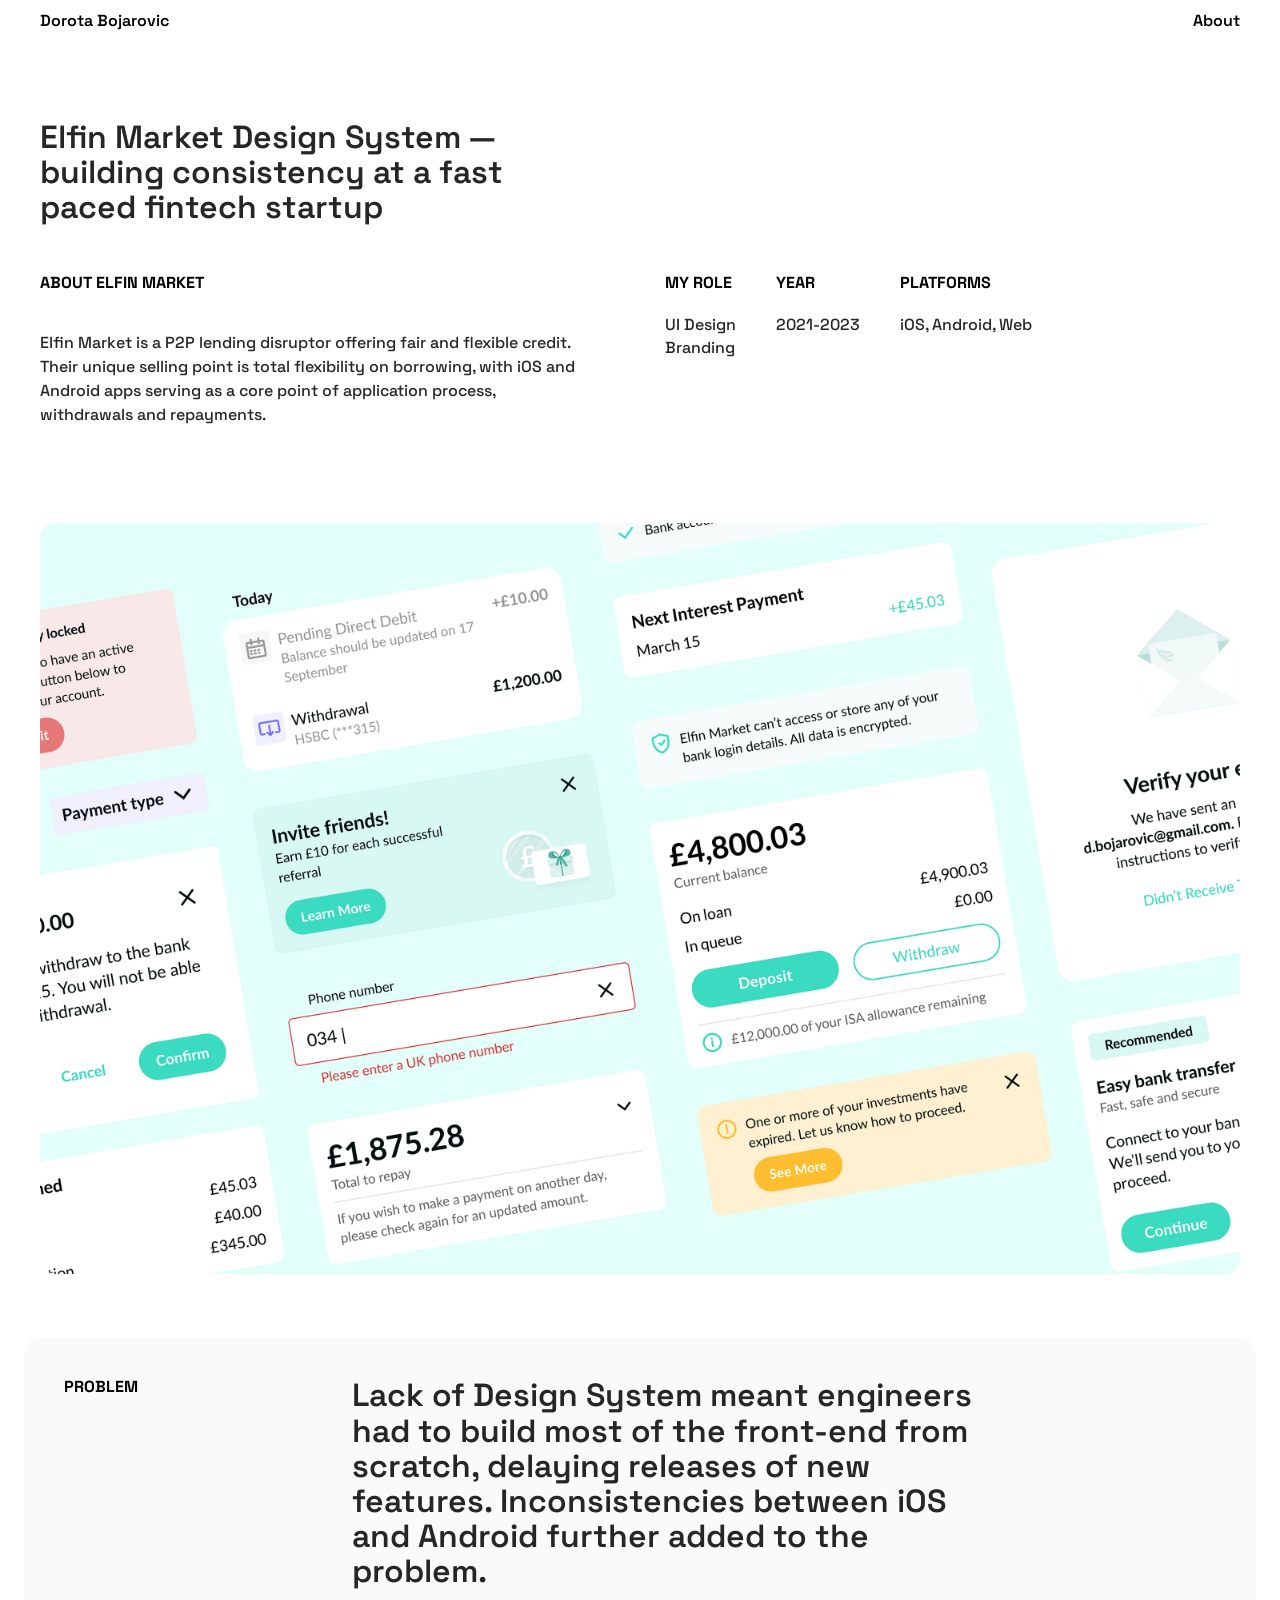
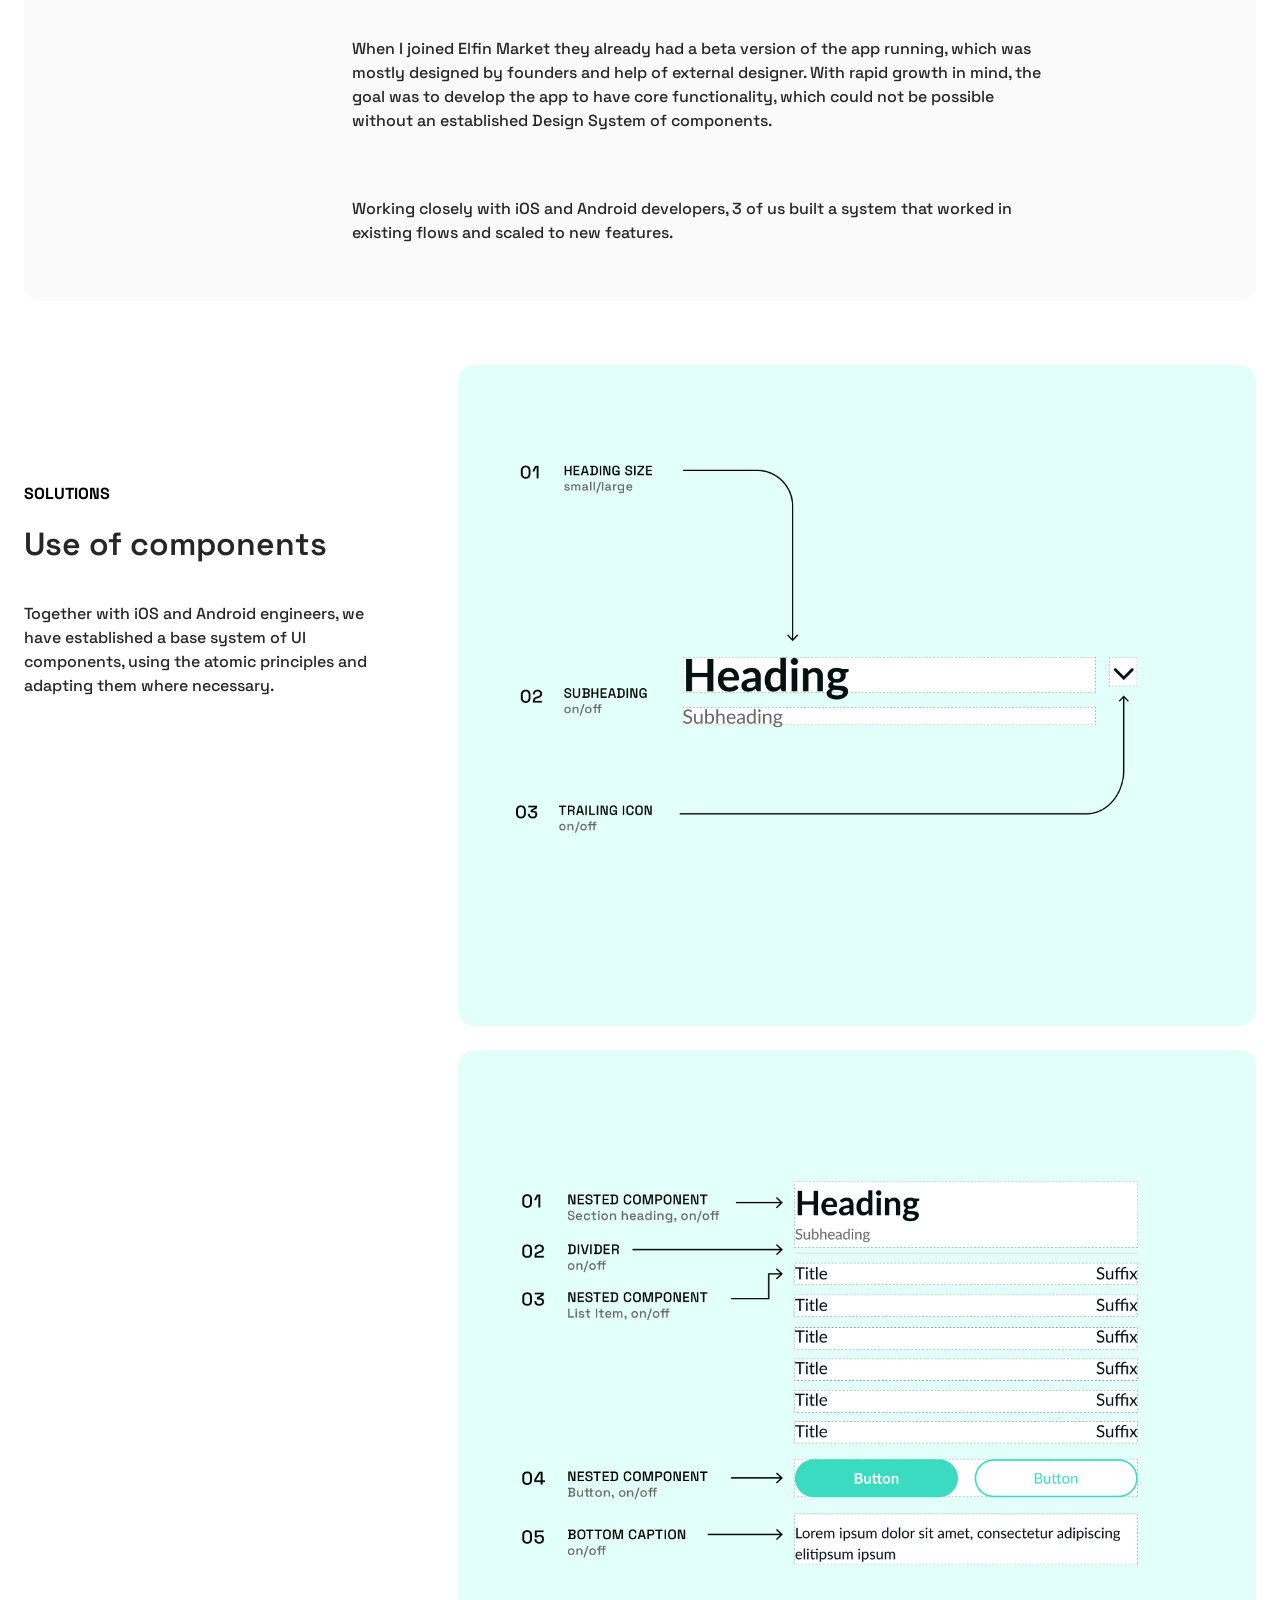
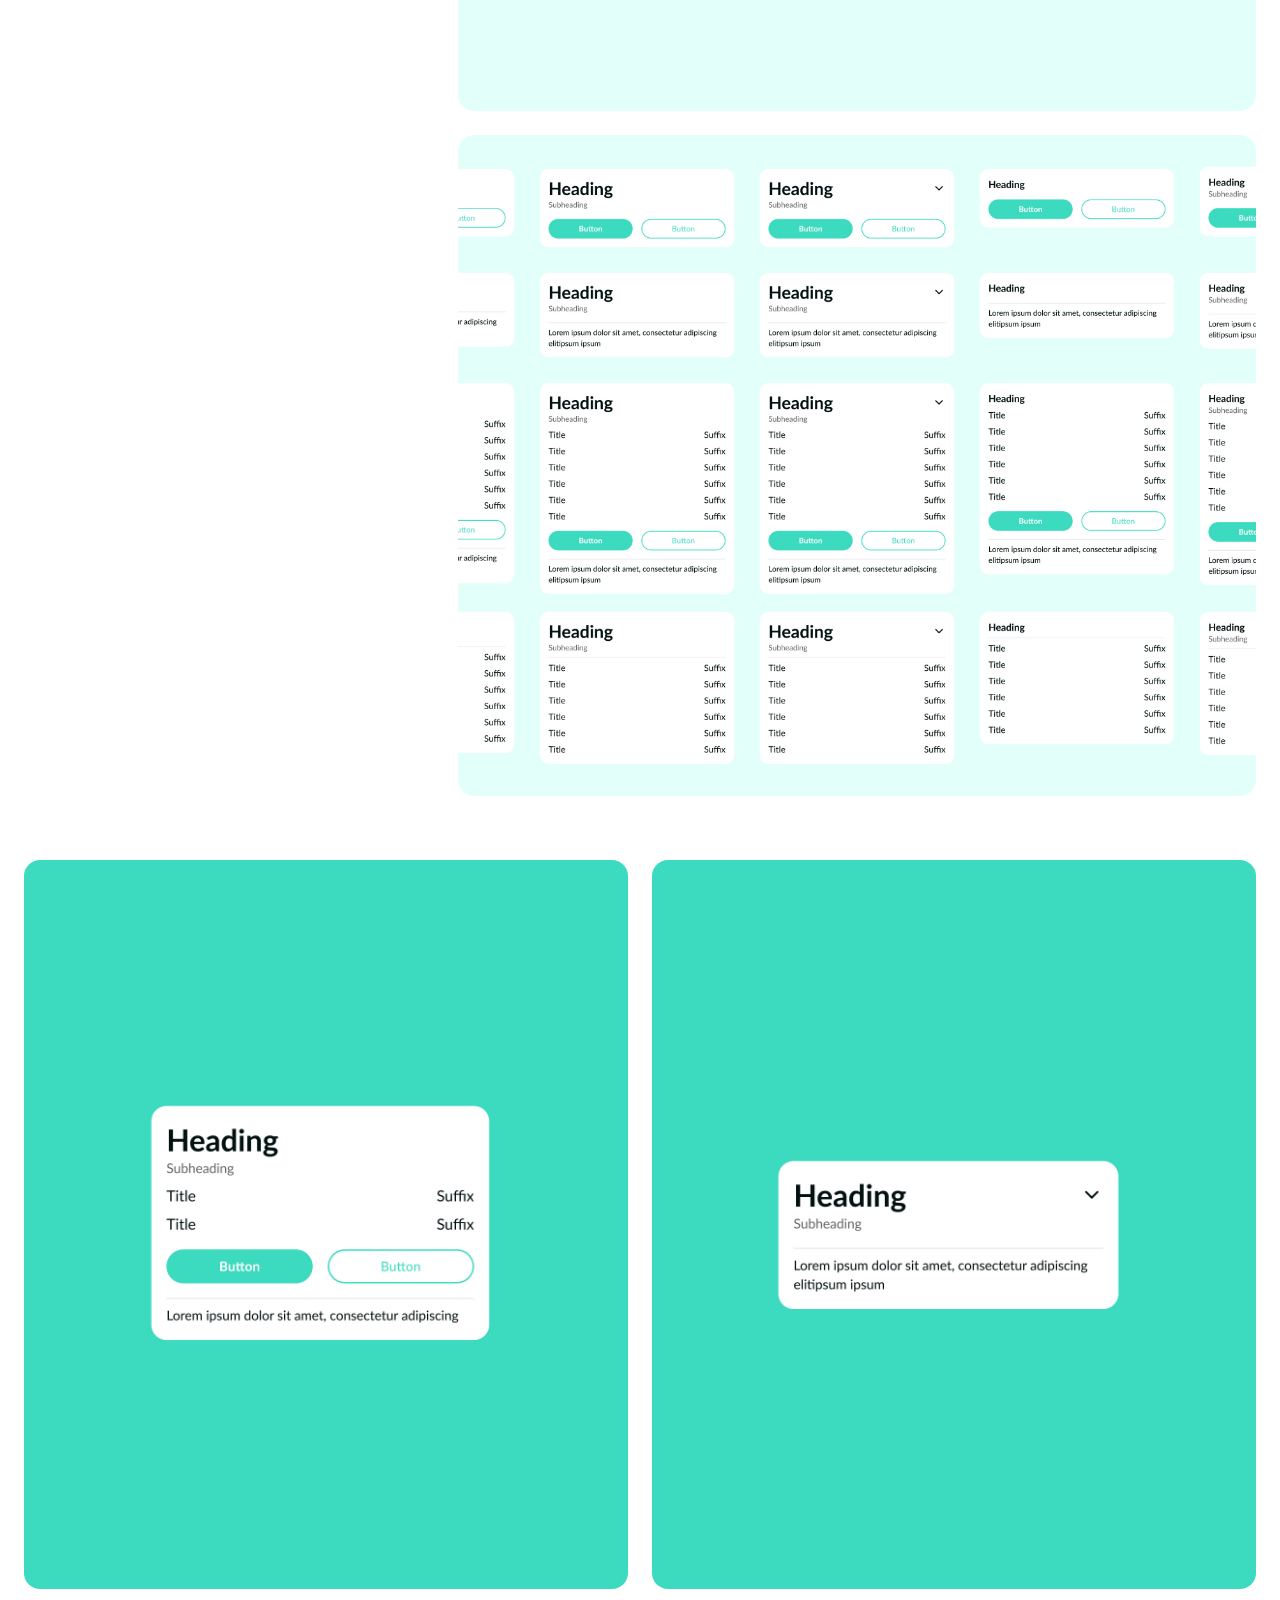
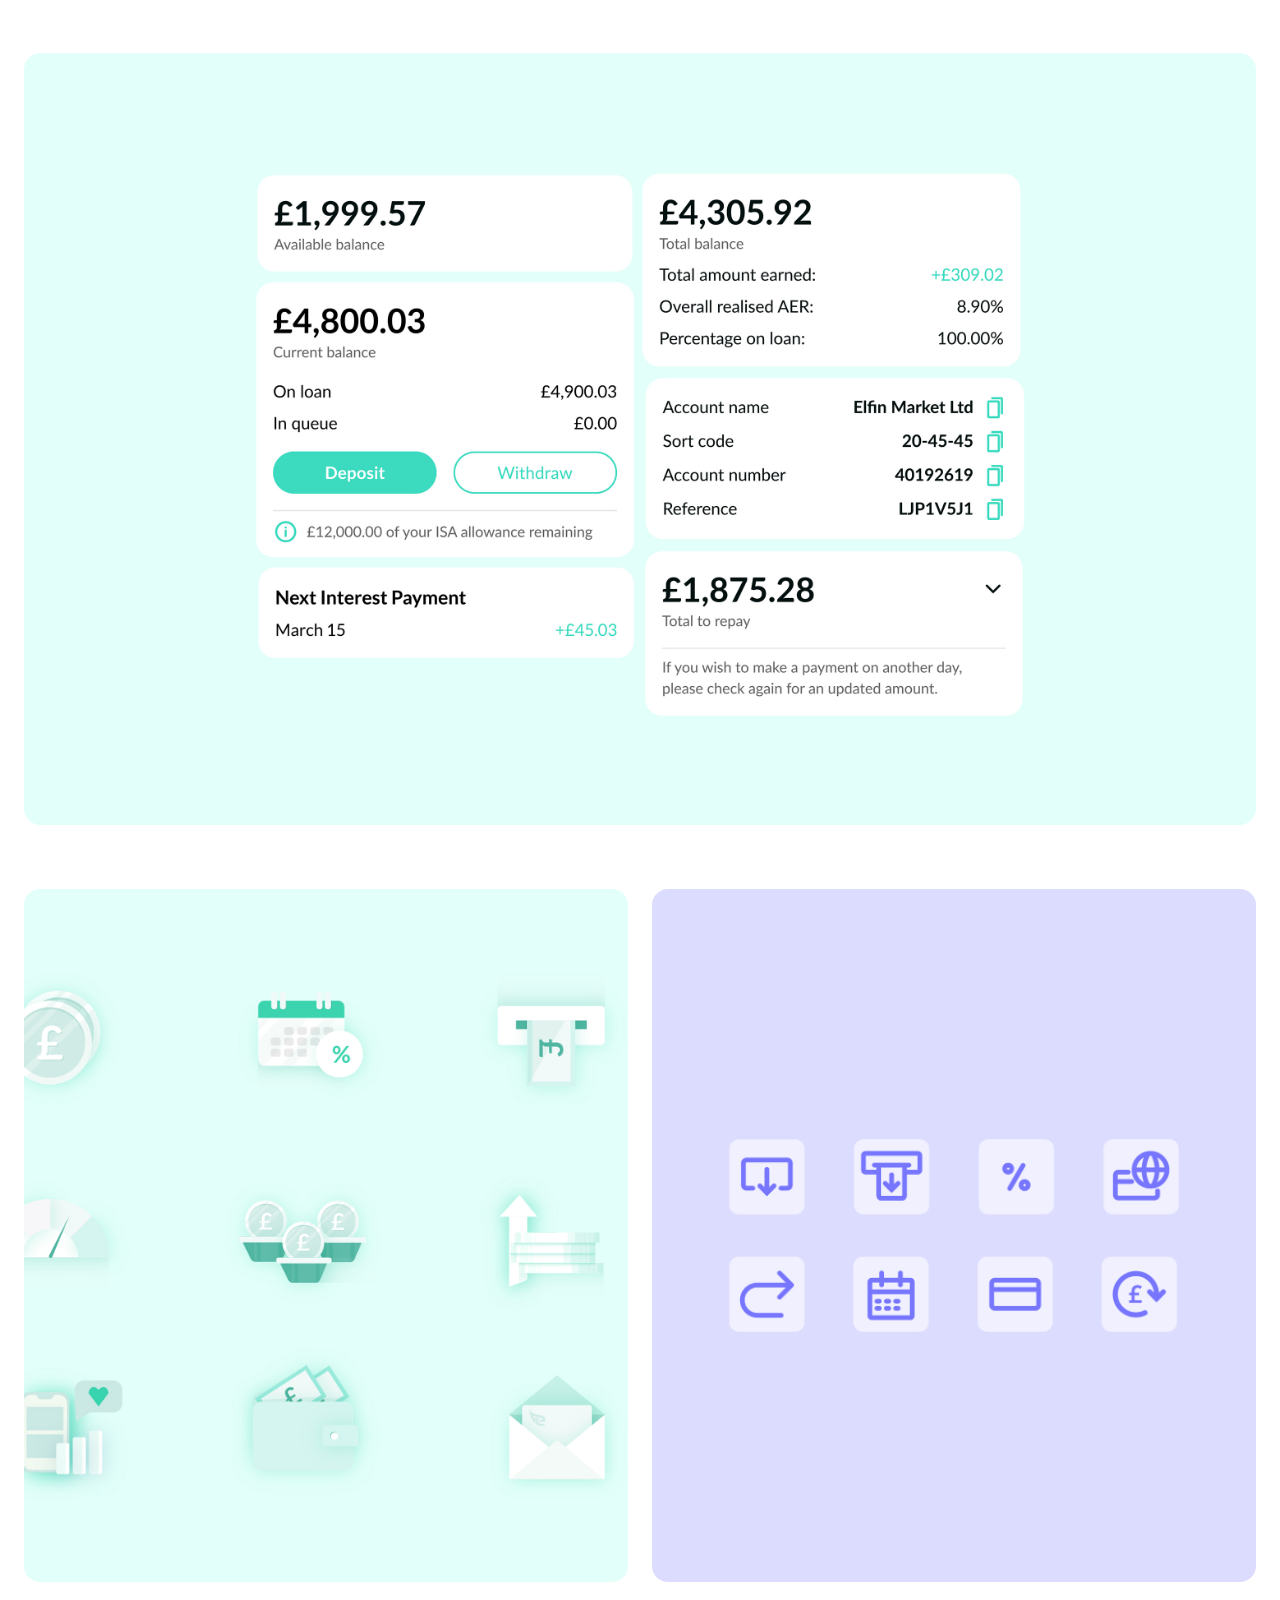
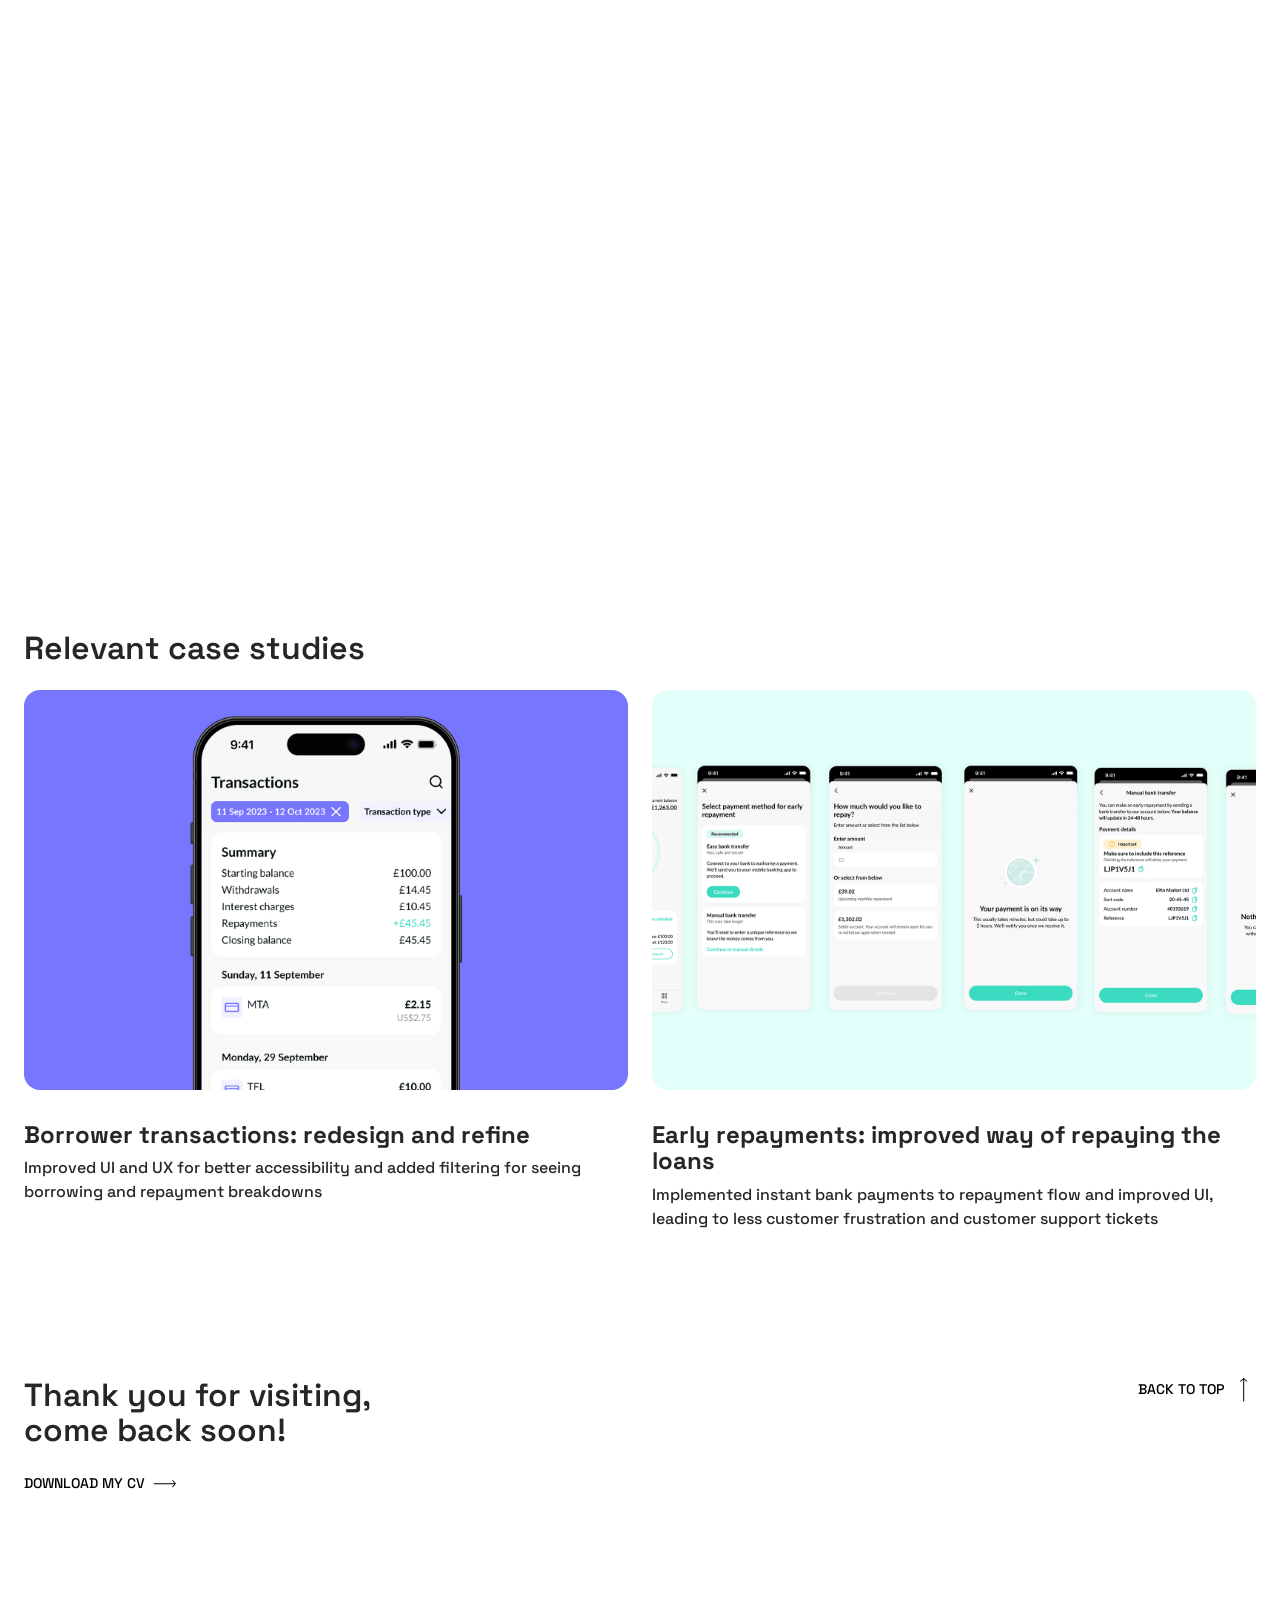
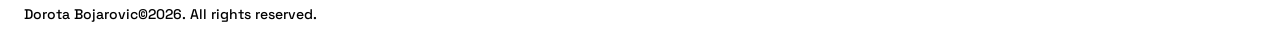
==== commit c0745453: "Fix impact video container height on mobile; bump CV to v=2" ====
--- a/design-system.html
+++ b/design-system.html
@@ -293,7 +293,7 @@
               <div class="heading-block">
                 <p class="text-h1">Thank you for visiting, come back soon!</p>
               </div>
-              <a class="button-link" href="assets/dorota-bojarovic-cv.pdf">
+              <a class="button-link" href="assets/dorota-bojarovic-cv.pdf?v=2">
                 <span class="text-button">Download my CV</span>
                 <span class="icon icon--chevron-right" aria-hidden="true">
                   <img src="images/chevron-right.svg" alt="" width="24" height="24" />
--- a/style.css
+++ b/style.css
@@ -922,21 +922,25 @@
 }
 
 @media (max-width: 767px) {
+  #closeCursor {
+    display: none !important;
+  }
+
   .about-overlay {
     justify-content: flex-start;
     overflow-y: auto;
     padding-top: 72px;
-    padding-bottom: 40px;
+    padding-bottom: 120px;
   }
 
   .about-overlay__header {
-    padding: 10.41px 24px 10.39px;
+    padding: 10.41px 16px 10.39px;
   }
 
   .about-overlay__inner {
     flex-direction: column;
     gap: 32px;
-    padding: 0 24px;
+    padding: 0 16px;
   }
 
   .about-overlay__left {
@@ -954,6 +958,10 @@
   .about-overlay__right {
     white-space: normal;
     font-size: 14px;
+  }
+
+  .about-scroll-hint.about-scroll-hint--active {
+    display: flex;
   }
 }
 
@@ -1007,3 +1015,42 @@
 .close-cursor__icon {
   flex-shrink: 0;
 }
+
+/* ─── Scroll hint — mobile About overlay ────────────────────────────────── */
+
+.about-scroll-hint {
+  position: fixed;
+  bottom: 24px;
+  left: 0;
+  right: 0;
+  display: none;
+  flex-direction: column;
+  align-items: center;
+  pointer-events: none;
+  z-index: 101;
+  opacity: 1;
+  transition: opacity 300ms ease;
+}
+
+.about-scroll-hint--hidden {
+  opacity: 0;
+}
+
+.about-scroll-pill {
+  background: #000;
+  color: #fff;
+  border-radius: 999px;
+  padding: 6px 16px;
+  font-family: var(--font-family-font-1);
+  font-weight: 500;
+  font-size: 14px;
+  line-height: 1.1;
+  white-space: nowrap;
+  margin-bottom: 8px;
+}
+
+.about-scroll-gradient {
+  width: 100%;
+  height: 80px;
+  background: linear-gradient(to bottom, transparent, #fffb91);
+}
--- a/transactions.css
+++ b/transactions.css
@@ -617,11 +617,13 @@
   .cs-impact__right {
     flex: none;
     width: 100%;
+    height: 400px;
   }
 
   .cs-impact__right video {
     width: 100%;
-    height: auto;
+    height: 400px;
+    object-fit: cover;
     display: block;
     margin: 0 auto;
   }
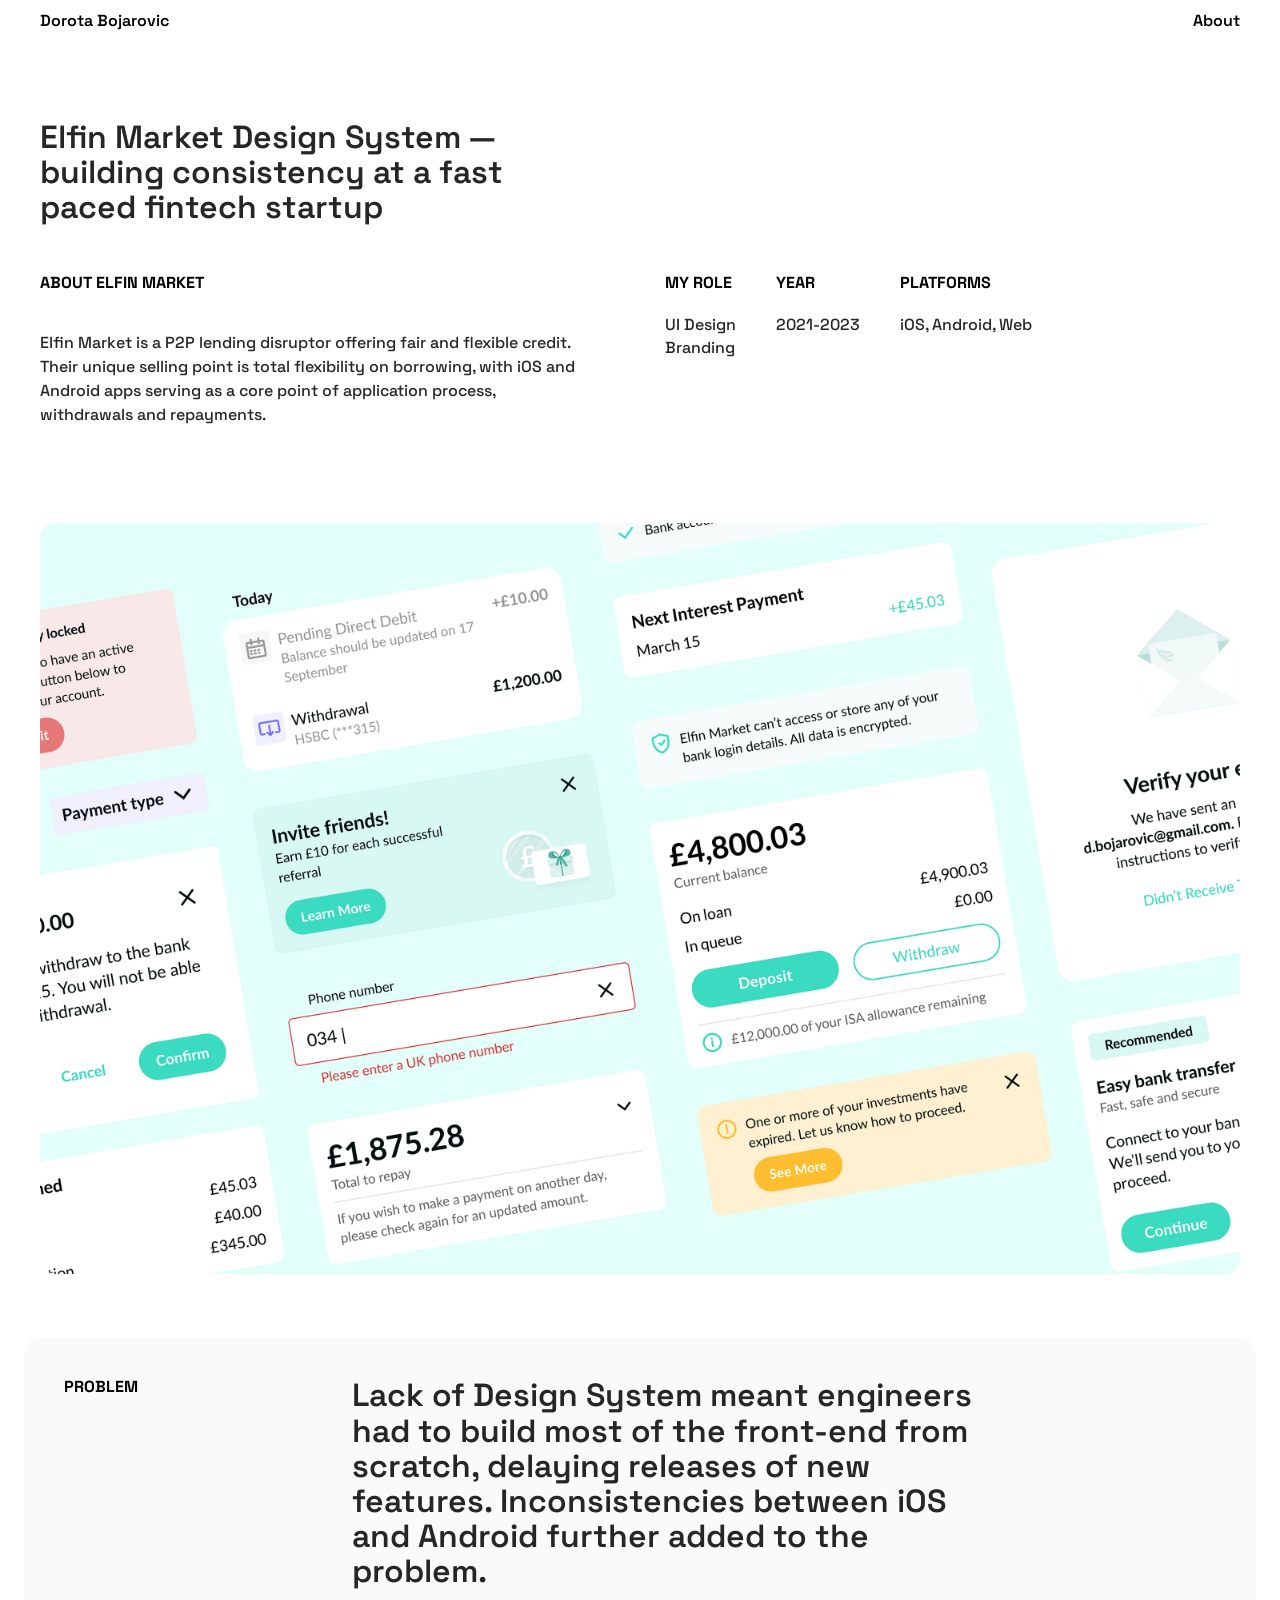
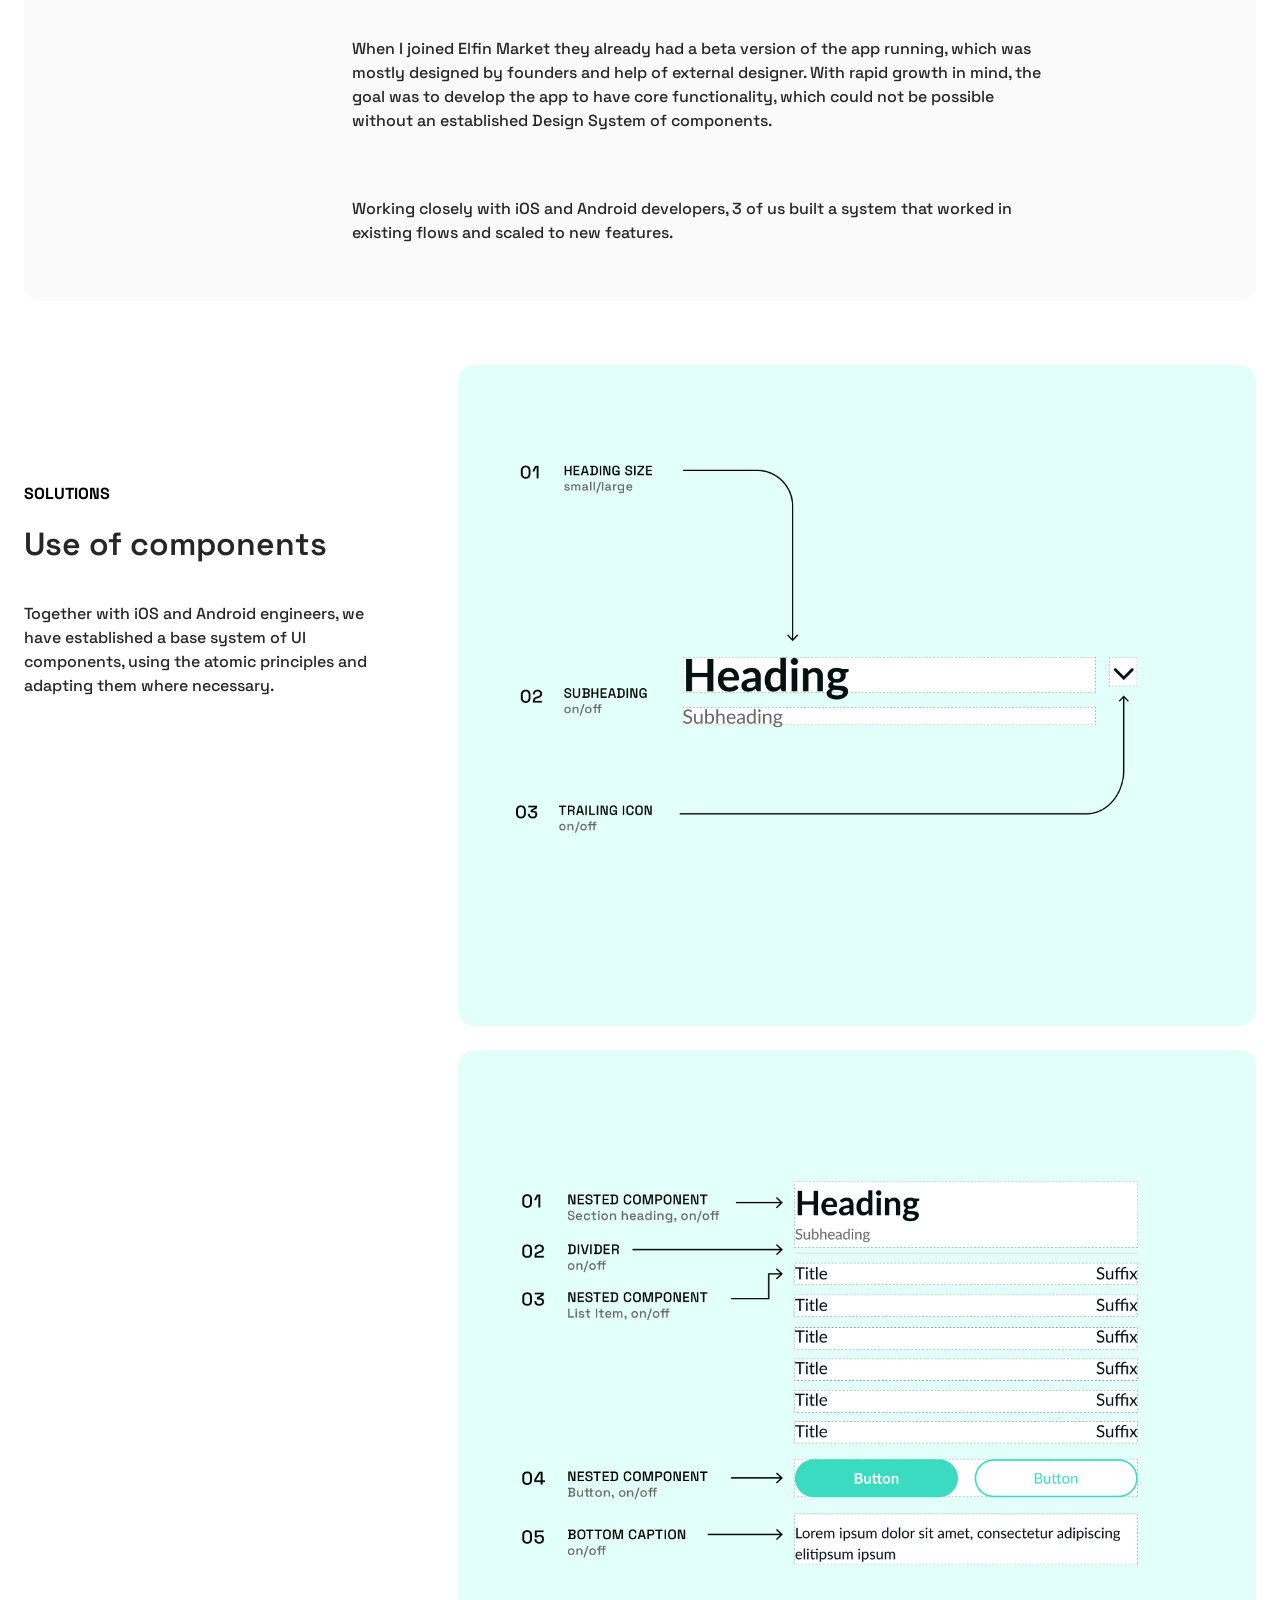
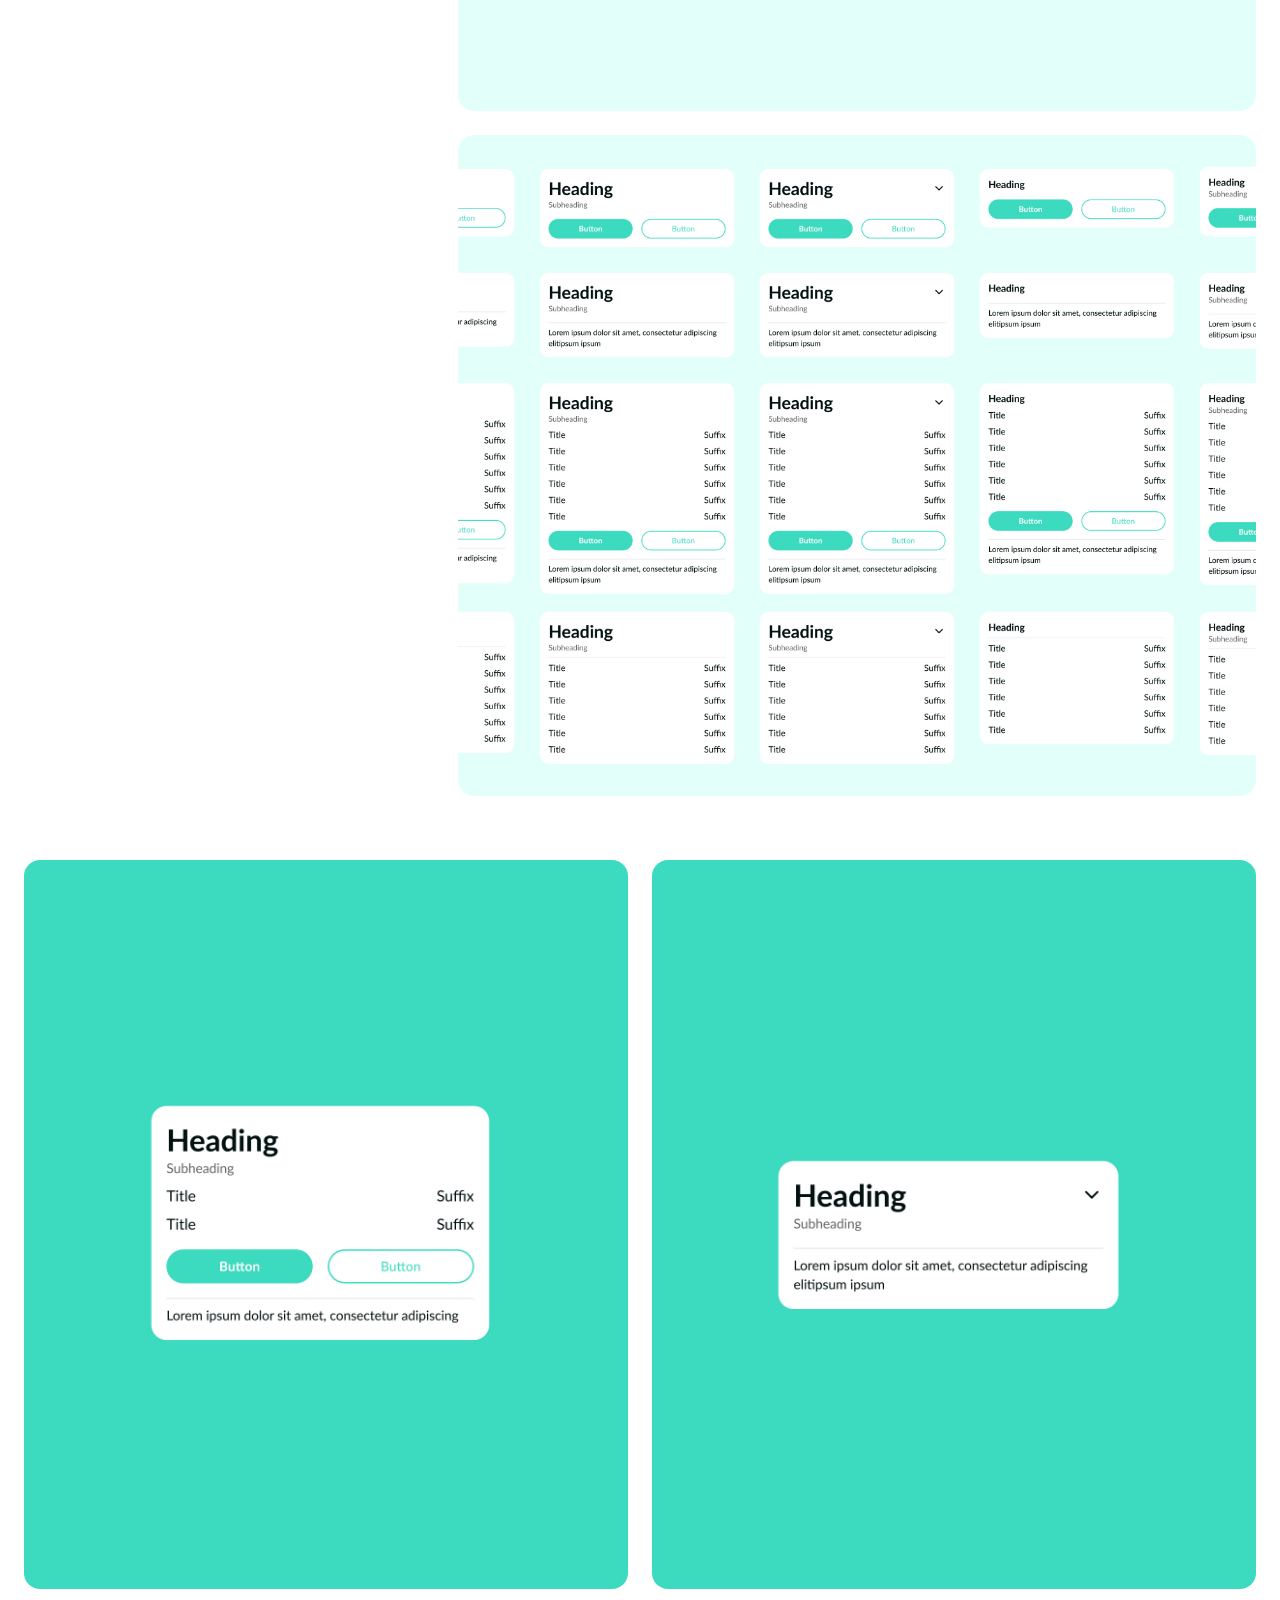
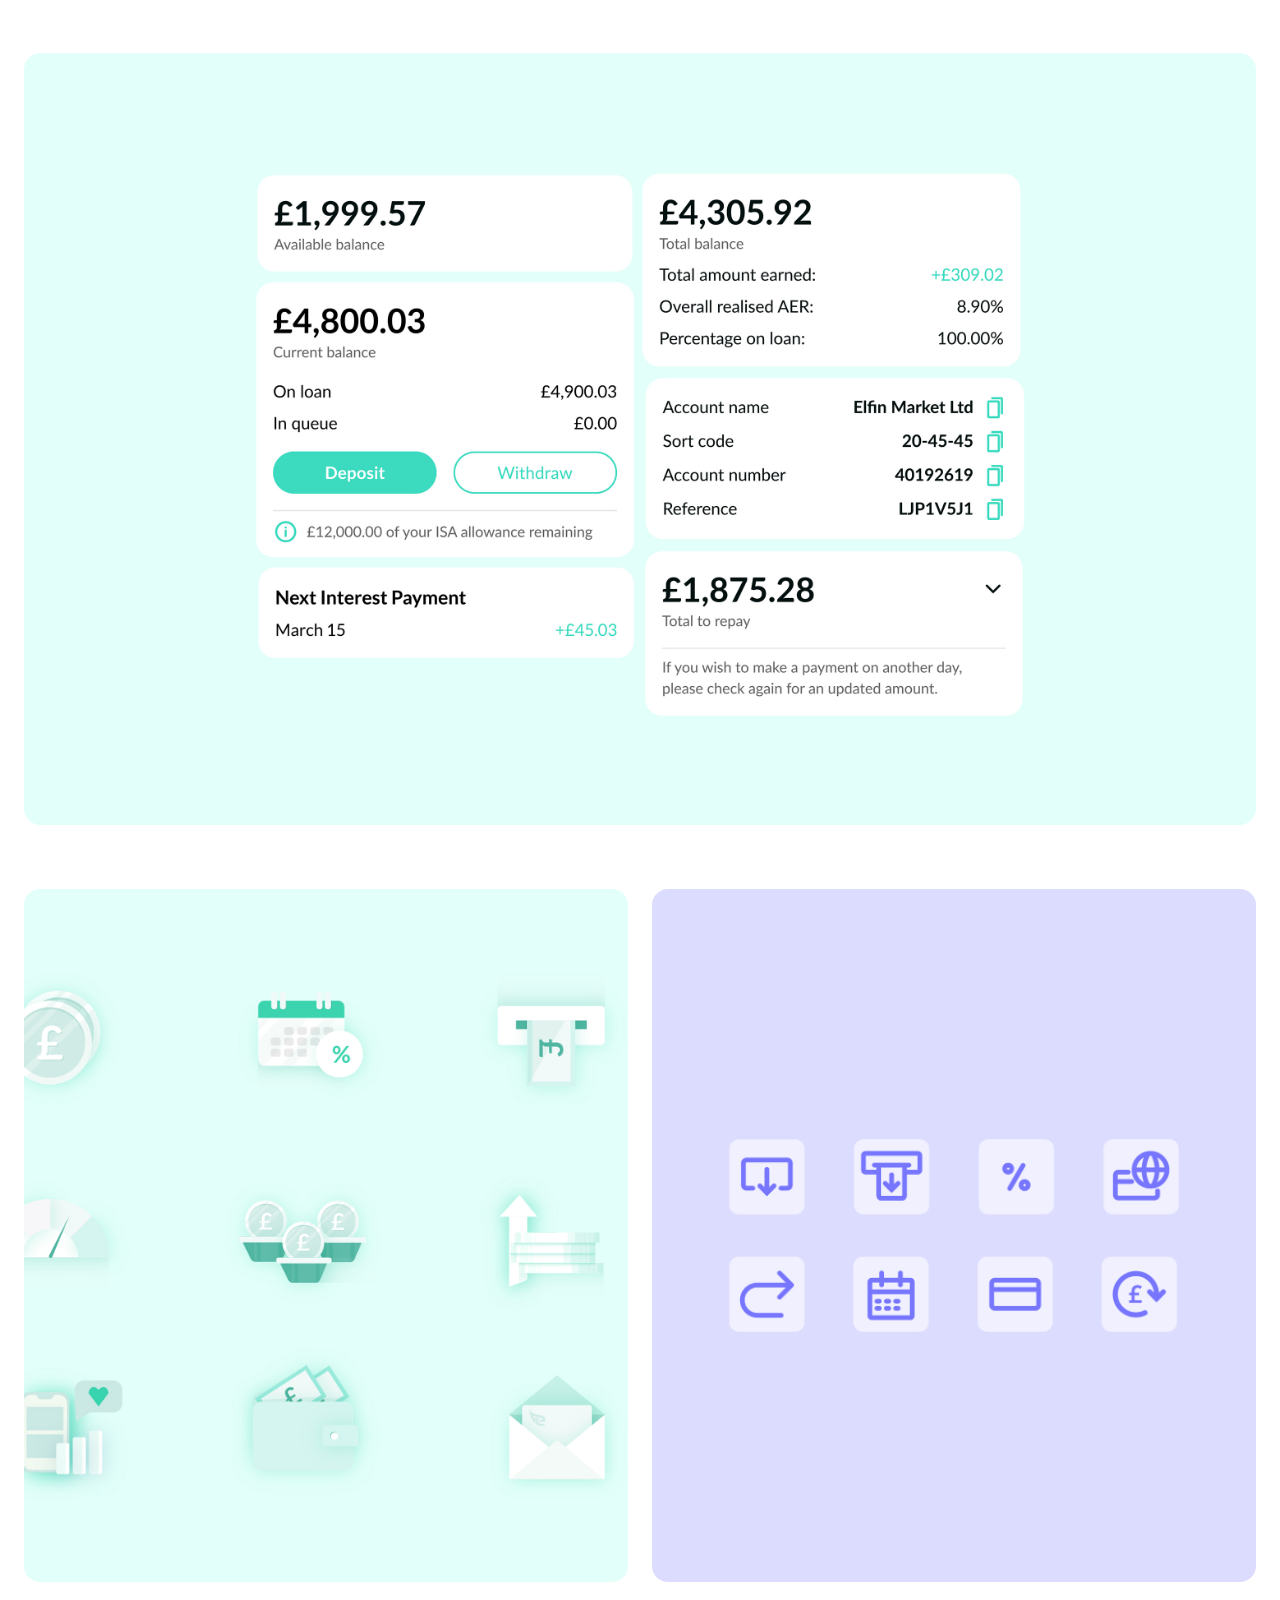
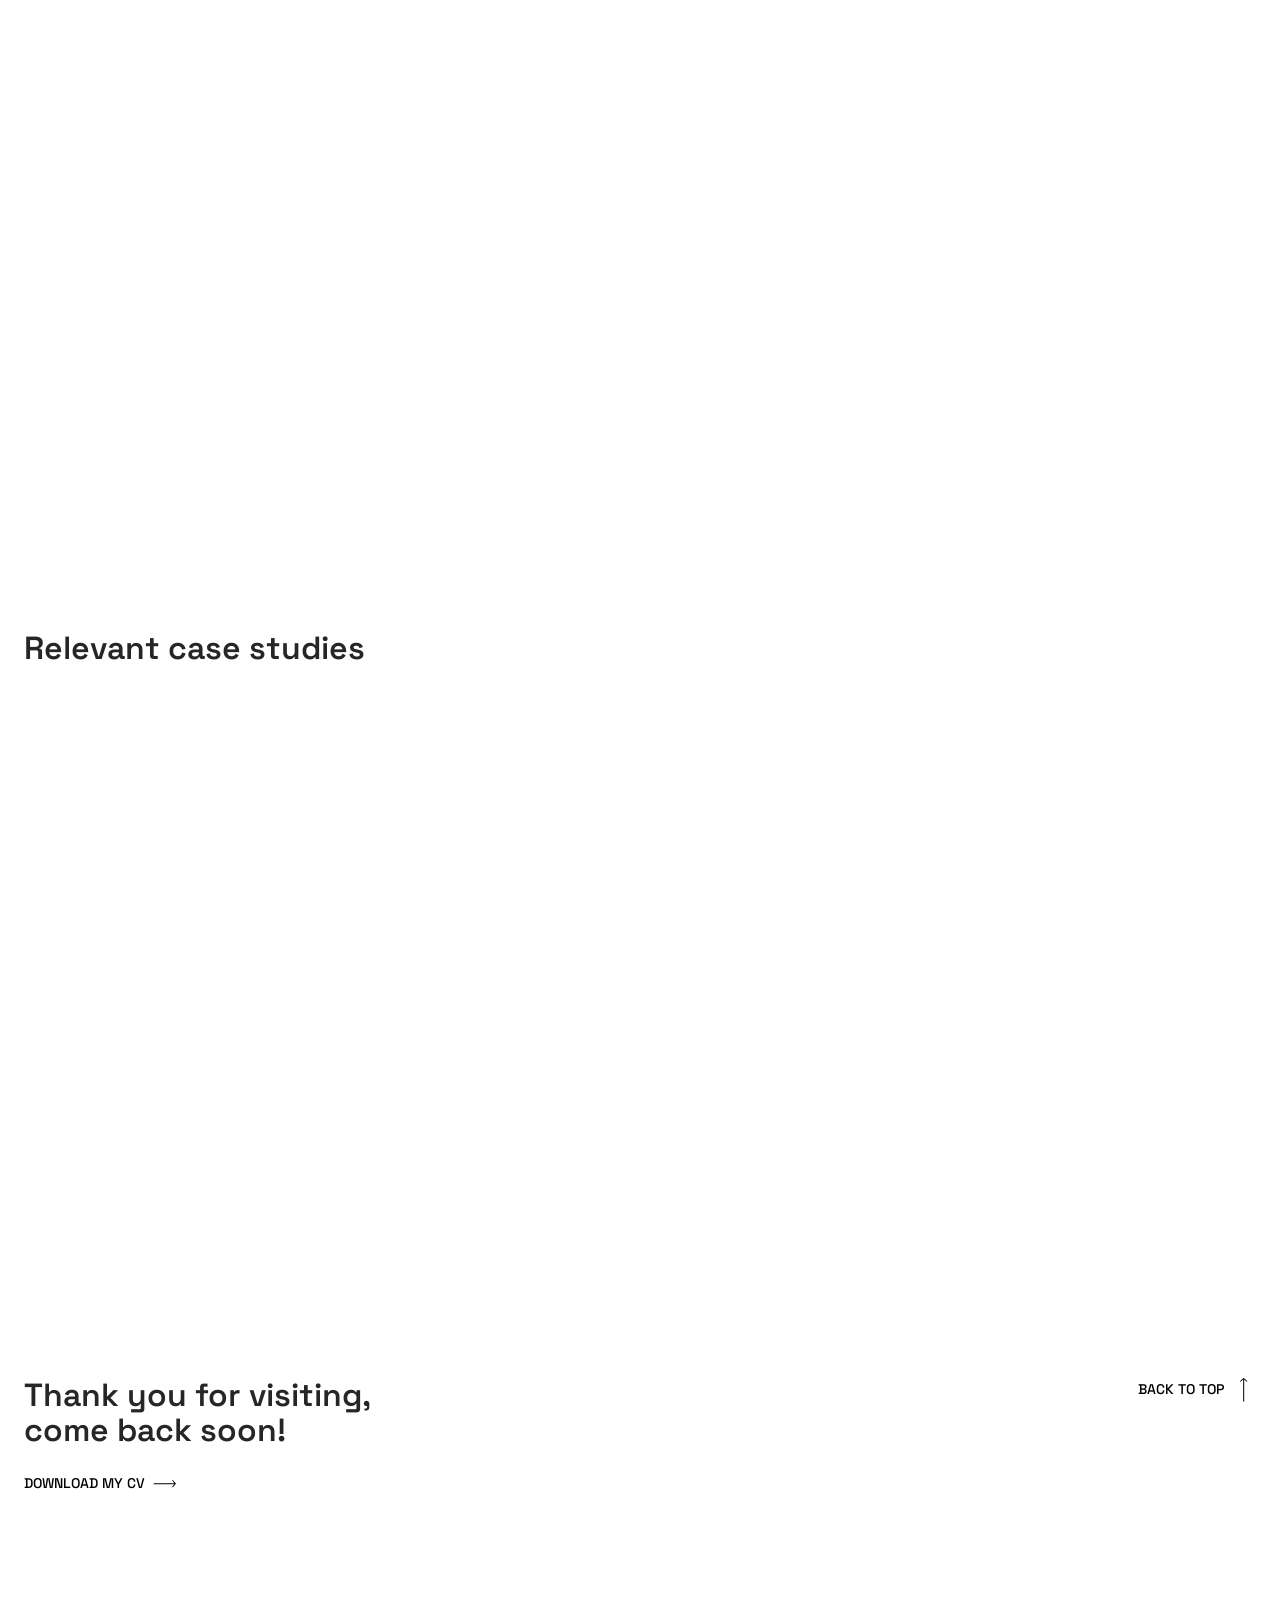
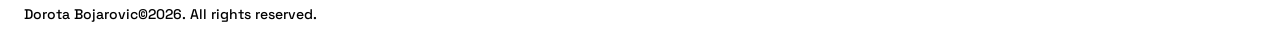
==== commit 42563b03: "Update CV links to DorotaBojarovicCV26.pdf across all pages Co-Authored-By: Claude Sonnet 4.6 <norep" ====
--- a/design-system.html
+++ b/design-system.html
@@ -293,7 +293,7 @@
               <div class="heading-block">
                 <p class="text-h1">Thank you for visiting, come back soon!</p>
               </div>
-              <a class="button-link" href="assets/dorota-bojarovic-cv.pdf?v=2">
+              <a class="button-link" href="assets/DorotaBojarovicCV26.pdf">
                 <span class="text-button">Download my CV</span>
                 <span class="icon icon--chevron-right" aria-hidden="true">
                   <img src="images/chevron-right.svg" alt="" width="24" height="24" />
--- a/style.css
+++ b/style.css
@@ -798,12 +798,14 @@
 
 /* ─── About trigger ─────────────────────────────────────────────────────── */
 
-.header__right .text-h3 {
+.header__right .text-h3,
+.about-overlay__header .text-h3:last-child {
   cursor: pointer;
   position: relative;
 }
 
-.header__right .text-h3::after {
+.header__right .text-h3::after,
+.about-overlay__header .text-h3:last-child::after {
   content: '';
   position: absolute;
   bottom: -1px;
@@ -827,8 +829,8 @@
   right: 0;
   bottom: 0;
   width: 100%;
-  height: 100vh;
-  min-height: 100vh;
+  height: 100dvh;
+  min-height: 100dvh;
   z-index: 100;
   display: none;
   flex-direction: column;
@@ -850,9 +852,14 @@
   right: 0;
   z-index: 1;
   display: flex;
+  width: 100%;
+  max-width: 1920px;
+  margin: 0 auto;
   align-items: center;
   justify-content: space-between;
   padding: 10.41px 40px 10.39px;
+  overflow: hidden;
+  background: transparent;
 }
 
 .about-overlay__inner {
@@ -919,6 +926,12 @@
   display: flex;
   flex-direction: column;
   gap: 8px;
+}
+
+@media (max-width: 1023px) and (min-width: 768px) {
+  .about-overlay__header {
+    padding: 10.41px 24px 10.39px;
+  }
 }
 
 @media (max-width: 767px) {
@@ -1020,14 +1033,13 @@
 
 .about-scroll-hint {
   position: fixed;
-  bottom: 24px;
+  bottom: 0;
   left: 0;
   right: 0;
+  height: 200px;
   display: none;
-  flex-direction: column;
-  align-items: center;
   pointer-events: none;
-  z-index: 101;
+  z-index: 201;
   opacity: 1;
   transition: opacity 300ms ease;
 }
@@ -1037,6 +1049,11 @@
 }
 
 .about-scroll-pill {
+  position: absolute;
+  bottom: 24px;
+  left: 50%;
+  transform: translateX(-50%);
+  z-index: 202;
   background: #000;
   color: #fff;
   border-radius: 999px;
@@ -1046,11 +1063,10 @@
   font-size: 14px;
   line-height: 1.1;
   white-space: nowrap;
-  margin-bottom: 8px;
 }
 
 .about-scroll-gradient {
-  width: 100%;
-  height: 80px;
+  position: absolute;
+  inset: 0;
   background: linear-gradient(to bottom, transparent, #fffb91);
 }
